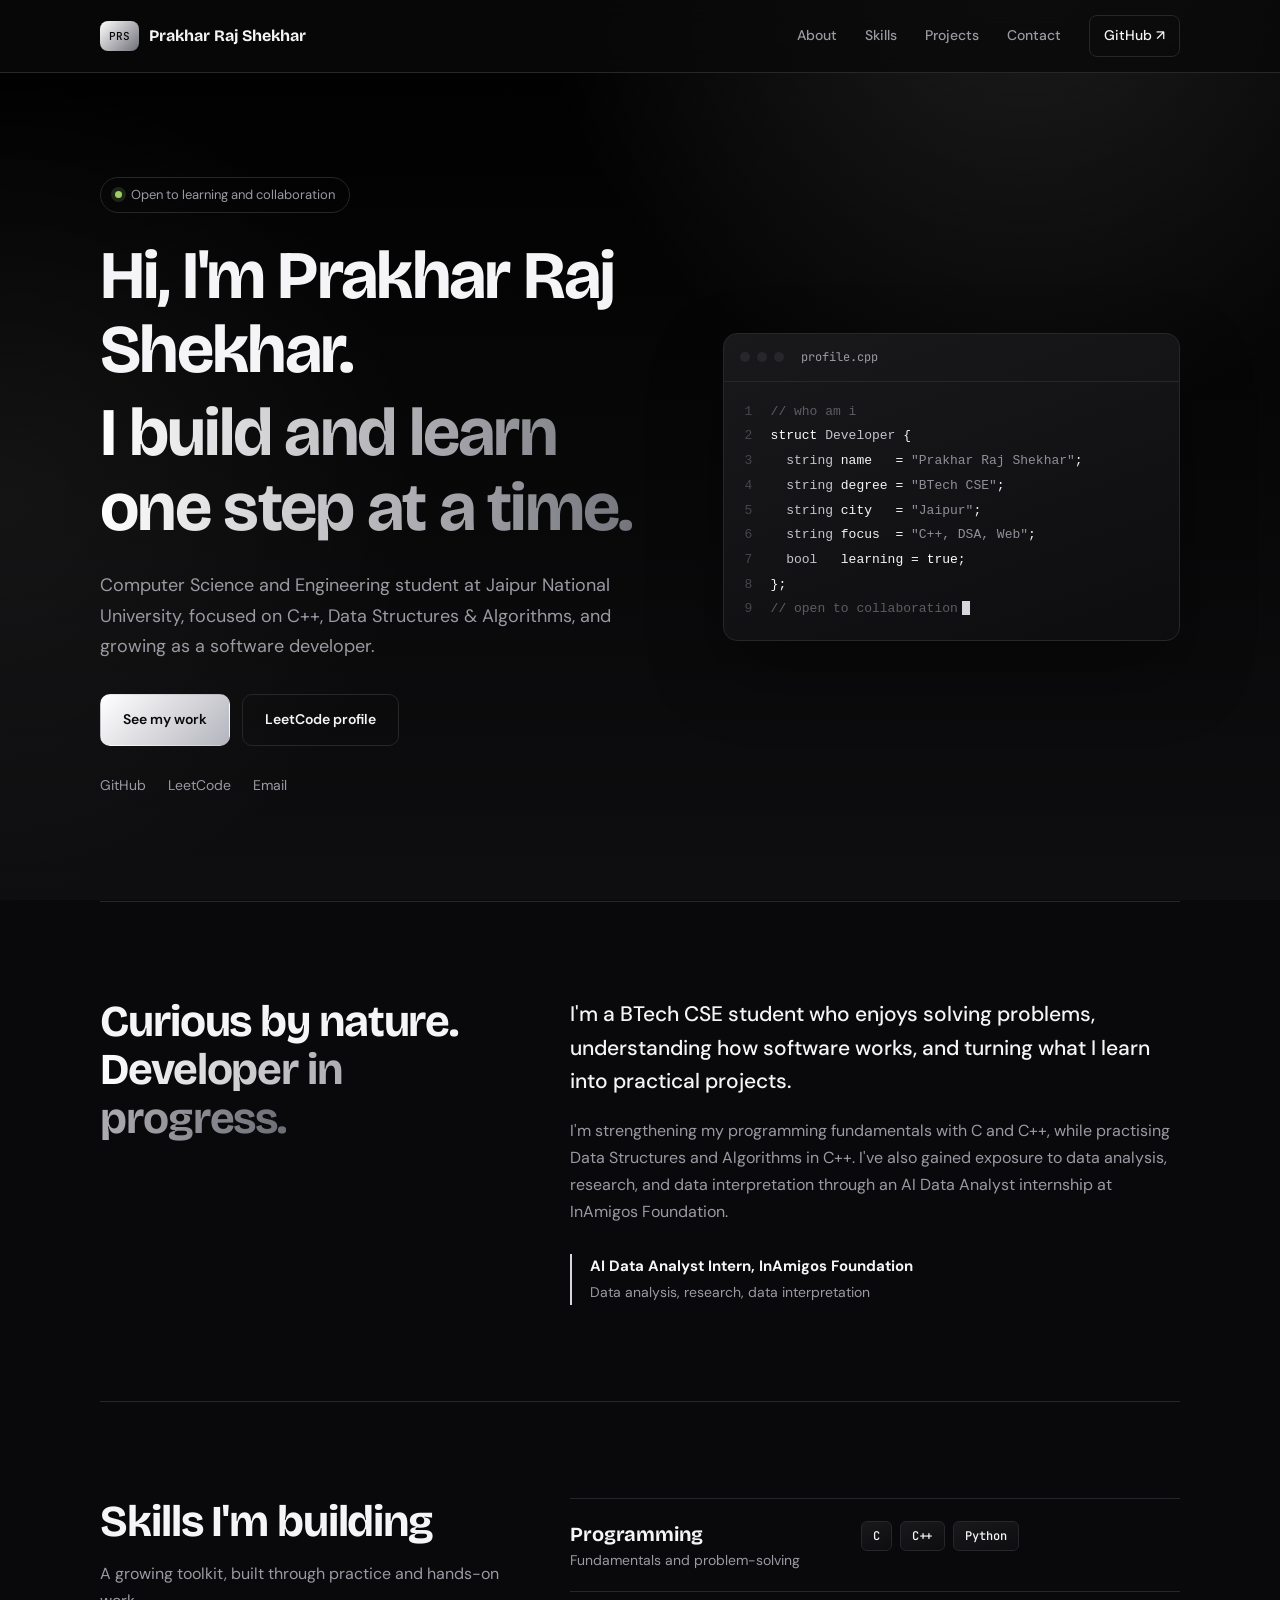
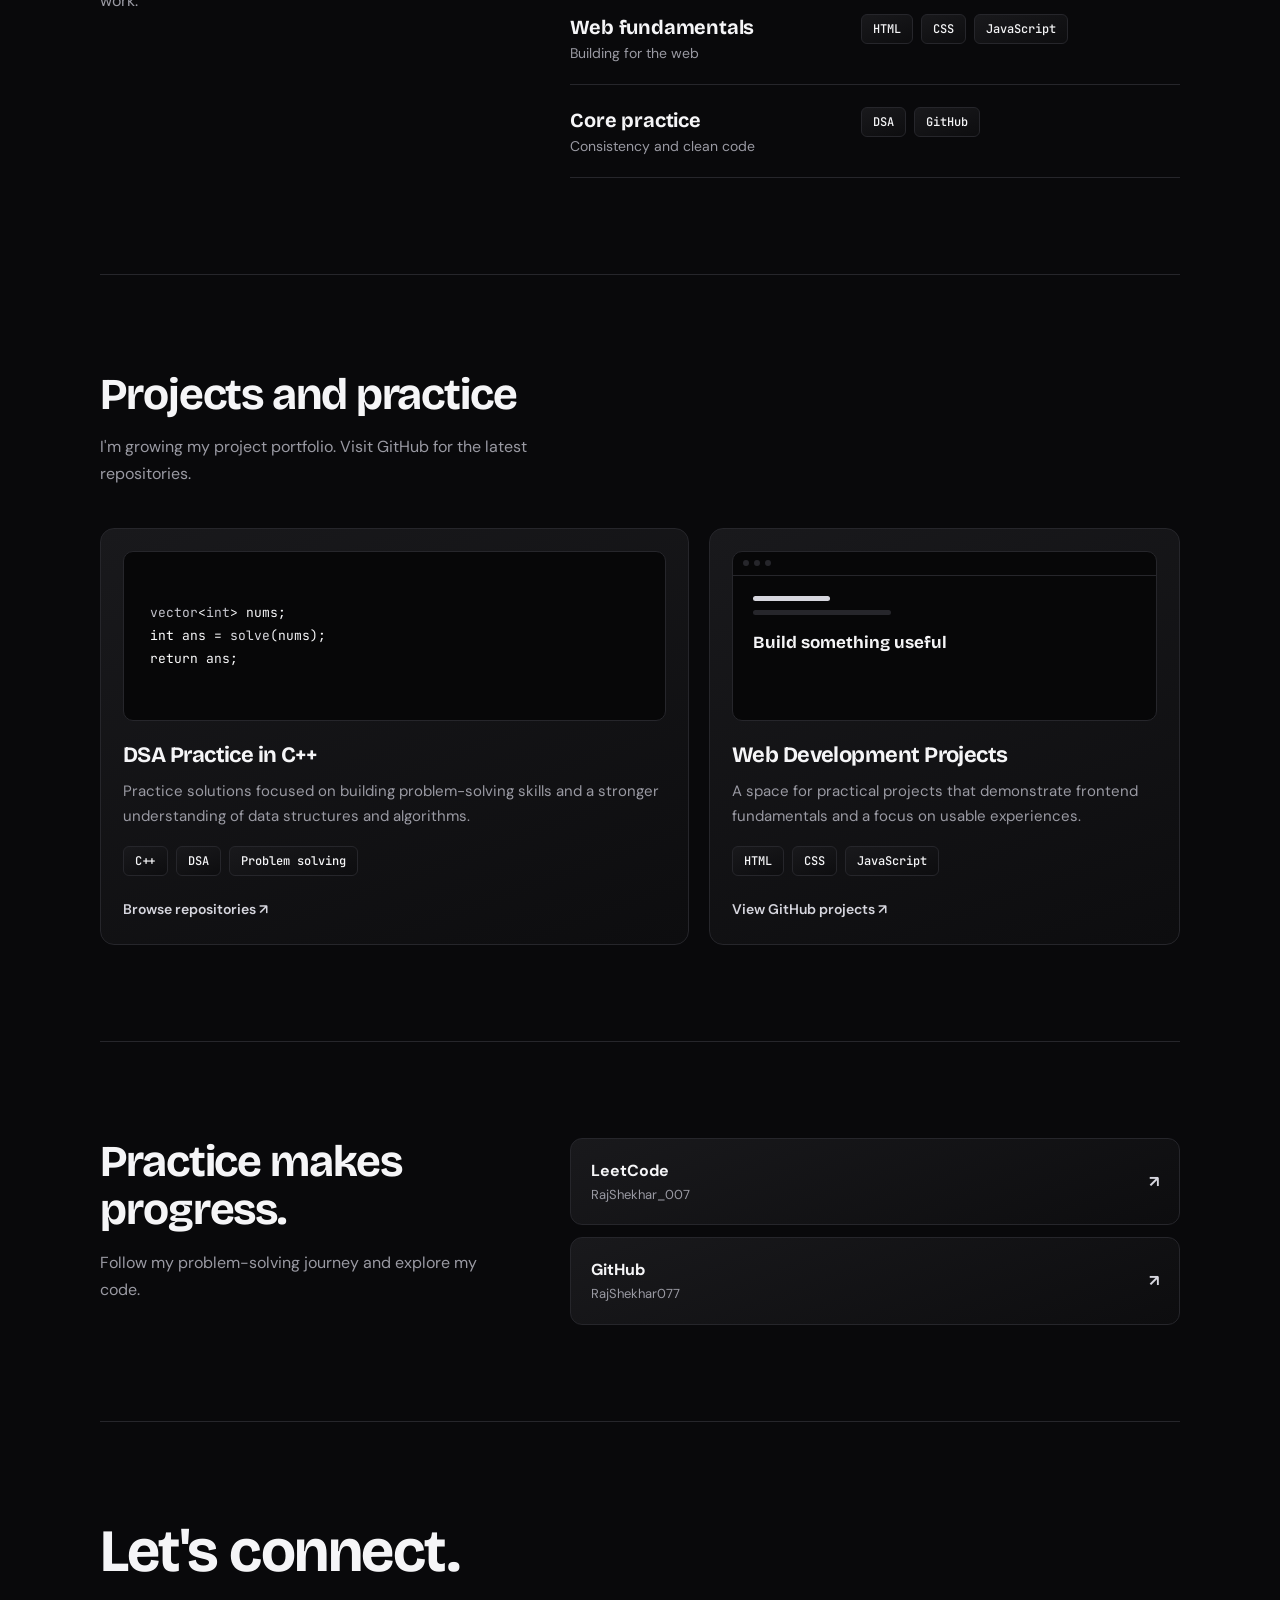
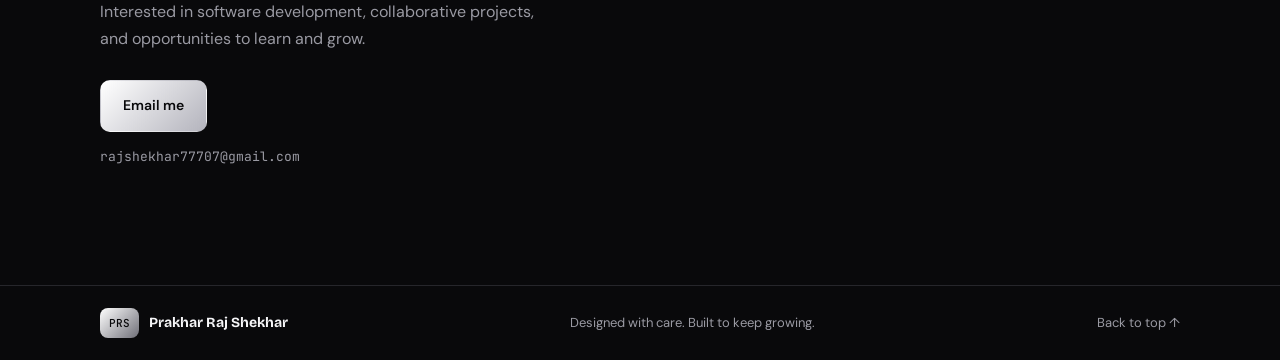
==== index.html @ 2e8810fd "Add files via upload" ====
<!doctype html>
<html lang="en">
<head>
  <meta charset="utf-8">
  <meta name="viewport" content="width=device-width, initial-scale=1">
  <meta name="theme-color" content="#09090b">
  <meta name="description" content="Portfolio of Prakhar Raj Shekhar, a Computer Science and Engineering student interested in software development and problem-solving.">
  <title>Prakhar Raj Shekhar | Developer Portfolio</title>
  <link rel="preconnect" href="https://fonts.googleapis.com">
  <link rel="preconnect" href="https://fonts.gstatic.com" crossorigin>
  <link href="https://fonts.googleapis.com/css2?family=Bricolage+Grotesque:opsz,wght@12..96,600;12..96,700&family=DM+Sans:wght@400;500;600&family=JetBrains+Mono:wght@400;500&display=swap" rel="stylesheet">
  <link rel="stylesheet" href="style.css">
</head>
<body>
  <header class="site-header">
    <nav class="nav wrap" aria-label="Main navigation">
      <a class="brand" href="#home"><span class="brand-mark">PRS</span><span>Prakhar Raj Shekhar</span></a>
      <button class="menu-toggle" aria-label="Toggle navigation" aria-expanded="false">☰</button>
      <div class="nav-links">
        <a href="#about">About</a><a href="#skills">Skills</a><a href="#projects">Projects</a><a href="#contact">Contact</a>
        <a class="nav-cta" href="https://github.com/RajShekhar077" target="_blank" rel="noreferrer">GitHub ↗</a>
      </div>
    </nav>
  </header>

  <main>
    <section class="hero wrap" id="home">
      <div class="hero-copy">
        <p class="status"><span class="dot"></span>Open to learning and collaboration</p>
        <h1>Hi, I'm Prakhar Raj Shekhar. <span>I build and learn one step at a time.</span></h1>
        <p class="lead">Computer Science and Engineering student at Jaipur National University, focused on C++, Data Structures &amp; Algorithms, and growing as a software developer.</p>
        <div class="actions">
          <a class="btn primary" href="#projects">See my work</a>
          <a class="btn" href="https://leetcode.com/u/RajShekhar_007/" target="_blank" rel="noreferrer">LeetCode profile</a>
        </div>
        <div class="quick-links">
          <a href="https://github.com/RajShekhar077" target="_blank" rel="noreferrer">GitHub</a>
          <a href="https://leetcode.com/u/RajShekhar_007/" target="_blank" rel="noreferrer">LeetCode</a>
          <a href="mailto:rajshekhar77707@gmail.com">Email</a>
        </div>
      </div>
      <div class="editor" role="img" aria-label="C++ code snippet describing Prakhar: BTech CSE student in Jaipur focused on C++, DSA and web">
        <div class="bar"><i></i><i></i><i></i><span>profile.cpp</span></div>
        <pre class="code"><code><span class="l"><em class="c">// who am i</em></span><span class="l"><em class="k">struct</em> <em class="t">Developer</em> {</span><span class="l">  <em class="t">string</em> name   = <em class="s">"Prakhar Raj Shekhar"</em>;</span><span class="l">  <em class="t">string</em> degree = <em class="s">"BTech CSE"</em>;</span><span class="l">  <em class="t">string</em> city   = <em class="s">"Jaipur"</em>;</span><span class="l">  <em class="t">string</em> focus  = <em class="s">"C++, DSA, Web"</em>;</span><span class="l">  <em class="t">bool</em>   learning = <em class="k">true</em>;</span><span class="l">};</span><span class="l"><em class="c">// open to collaboration</em><b class="caret"></b></span></code></pre>
      </div>
    </section>

    <section class="section wrap split" id="about">
      <h2>Curious by nature. <span>Developer in progress.</span></h2>
      <div class="about-content">
        <p class="big">I'm a BTech CSE student who enjoys solving problems, understanding how software works, and turning what I learn into practical projects.</p>
        <p>I'm strengthening my programming fundamentals with C and C++, while practising Data Structures and Algorithms in C++. I've also gained exposure to data analysis, research, and data interpretation through an AI Data Analyst internship at InAmigos Foundation.</p>
        <div class="note"><strong>AI Data Analyst Intern, InAmigos Foundation</strong><span>Data analysis, research, data interpretation</span></div>
      </div>
    </section>

    <section class="section wrap split" id="skills">
      <div>
        <h2>Skills I'm building</h2>
        <p class="intro">A growing toolkit, built through practice and hands-on work.</p>
      </div>
      <dl class="skill-list">
        <div class="row"><dt>Programming<small>Fundamentals and problem-solving</small></dt><dd class="chips"><span>C</span><span>C++</span><span>Python</span></dd></div>
        <div class="row"><dt>Web fundamentals<small>Building for the web</small></dt><dd class="chips"><span>HTML</span><span>CSS</span><span>JavaScript</span></dd></div>
        <div class="row"><dt>Core practice<small>Consistency and clean code</small></dt><dd class="chips"><span>DSA</span><span>GitHub</span></dd></div>
      </dl>
    </section>

    <section class="section wrap" id="projects">
      <h2>Projects and practice</h2>
      <p class="intro">I'm growing my project portfolio. Visit GitHub for the latest repositories.</p>
      <div class="projects">
        <article class="project">
          <div class="visual v-code"><span><em class="t">vector</em>&lt;<em class="t">int</em>&gt; nums;</span><span><em class="k">int</em> ans = <em class="f">solve</em>(nums);</span><span><em class="k">return</em> ans;</span></div>
          <h3>DSA Practice in C++</h3>
          <p>Practice solutions focused on building problem-solving skills and a stronger understanding of data structures and algorithms.</p>
          <div class="chips"><span>C++</span><span>DSA</span><span>Problem solving</span></div>
          <a class="more" href="https://github.com/RajShekhar077?tab=repositories" target="_blank" rel="noreferrer">Browse repositories ↗</a>
        </article>
        <article class="project">
          <div class="visual v-web"><div class="browser"><i></i><i></i><i></i></div><div class="page"><span></span><span></span><b>Build something useful</b></div></div>
          <h3>Web Development Projects</h3>
          <p>A space for practical projects that demonstrate frontend fundamentals and a focus on usable experiences.</p>
          <div class="chips"><span>HTML</span><span>CSS</span><span>JavaScript</span></div>
          <a class="more" href="https://github.com/RajShekhar077?tab=repositories" target="_blank" rel="noreferrer">View GitHub projects ↗</a>
        </article>
      </div>
    </section>

    <section class="section wrap split" id="coding">
      <div>
        <h2>Practice makes progress.</h2>
        <p class="intro">Follow my problem-solving journey and explore my code.</p>
      </div>
      <div class="link-rows">
        <a href="https://leetcode.com/u/RajShekhar_007/" target="_blank" rel="noreferrer"><span><strong>LeetCode</strong><small>RajShekhar_007</small></span><b>↗</b></a>
        <a href="https://github.com/RajShekhar077" target="_blank" rel="noreferrer"><span><strong>GitHub</strong><small>RajShekhar077</small></span><b>↗</b></a>
      </div>
    </section>

    <section class="section wrap contact" id="contact">
      <h2>Let's connect.</h2>
      <p class="intro">Interested in software development, collaborative projects, and opportunities to learn and grow.</p>
      <a class="btn primary" href="mailto:rajshekhar77707@gmail.com">Email me</a>
      <p class="email">rajshekhar77707@gmail.com</p>
    </section>
  </main>

  <footer class="footer"><div class="wrap footer-inner"><a class="brand" href="#home"><span class="brand-mark">PRS</span><span>Prakhar Raj Shekhar</span></a><p>Designed with care. Built to keep growing.</p><a href="#home">Back to top ↑</a></div></footer>
  <script src="script.js"></script>
</body>
</html>
---- style.css ----
*{box-sizing:border-box}
:root{--bg:#09090b;--panel:linear-gradient(160deg,#19191c,#0d0d0f);--ink:#f5f5f7;--muted:#9a9aa3;--line:#26262b;--accent:#d6d6de;--green:#9ece6a;--font:'DM Sans',system-ui,sans-serif;--display:'Bricolage Grotesque',system-ui,sans-serif;--mono:'JetBrains Mono',ui-monospace,monospace;color-scheme:dark}
html{scroll-behavior:smooth;scroll-padding-top:84px}
body{margin:0;background:var(--bg);color:var(--ink);font:400 16px/1.7 var(--font);-webkit-font-smoothing:antialiased}
body::before{content:"";position:fixed;inset:0;z-index:-1;pointer-events:none;background:radial-gradient(900px circle at 80% -8%,rgba(255,255,255,.12),transparent 55%),radial-gradient(700px circle at 0% 55%,rgba(255,255,255,.05),transparent 60%),linear-gradient(180deg,#000,#0e0e10)}
a{color:inherit;text-decoration:none}
:focus-visible{outline:2px solid var(--accent);outline-offset:3px;border-radius:4px}
h1,h2,h3,p,dl,dd{margin:0}
h1,h2,h3{font-family:var(--display);font-weight:700;line-height:1.1;letter-spacing:-.025em}
h2{font-size:clamp(30px,3.6vw,44px)}
h2 span,h1 span{background:linear-gradient(90deg,#fff,#6d6d76);-webkit-background-clip:text;background-clip:text;color:transparent}
.wrap{width:min(1080px,calc(100% - 48px));margin-inline:auto}

/* header */
.site-header{position:sticky;top:0;z-index:10;background:rgba(9,9,11,.8);backdrop-filter:blur(14px);border-bottom:1px solid var(--line)}
.nav{height:72px;display:flex;align-items:center;justify-content:space-between}
.brand{display:flex;align-items:center;gap:10px;font-family:var(--display);font-weight:700}
.brand-mark{display:grid;place-items:center;height:30px;padding:0 9px;border-radius:8px;background:linear-gradient(135deg,#fff,#6f6f78);color:#09090b;font:500 11px var(--mono)}
.nav-links{display:flex;align-items:center;gap:28px;font-size:14px;font-weight:500;color:var(--muted)}
.nav-links a:hover{color:var(--ink)}
.nav-links .nav-cta{padding:8px 14px;border:1px solid var(--line);border-radius:8px;color:var(--ink)}
.nav-links .nav-cta:hover{border-color:var(--accent)}
.menu-toggle{display:none;border:0;background:none;color:var(--ink);font-size:24px;cursor:pointer}

/* hero */
.hero{display:grid;grid-template-columns:1.1fr .9fr;gap:64px;align-items:center;min-height:calc(100vh - 72px);padding-block:72px}
.status{display:inline-flex;align-items:center;gap:9px;padding:6px 14px;border:1px solid var(--line);border-radius:99px;font-size:13px;color:var(--muted);margin-bottom:26px}
.dot{width:7px;height:7px;border-radius:50%;background:var(--green);box-shadow:0 0 0 4px rgba(158,206,106,.16)}
h1{font-size:clamp(40px,5.6vw,68px);margin-bottom:24px}
h1 span{display:block;margin-top:.12em}
.lead{max-width:520px;color:var(--muted);font-size:18px;margin-bottom:32px}
.actions{display:flex;gap:12px;flex-wrap:wrap;margin-bottom:28px}
.btn{display:inline-flex;align-items:center;justify-content:center;padding:13px 22px;border:1px solid var(--line);border-radius:10px;font-size:14px;font-weight:600;transition:border-color .2s,background .2s}
.btn:hover{border-color:var(--accent)}
.btn.primary{background:linear-gradient(135deg,#fff,#b4b4bd);border-color:transparent;color:#09090b}
.btn.primary:hover{background:linear-gradient(135deg,#fff,#dcdce2);border-color:transparent}
.quick-links{display:flex;gap:22px;font-size:14px;color:var(--muted)}
.quick-links a:hover{color:var(--ink)}

/* code window */
.editor{background:var(--panel);border:1px solid var(--line);border-radius:14px;box-shadow:0 30px 70px rgba(0,0,0,.4);overflow:hidden;font:400 13px/1.9 var(--mono)}
.bar{display:flex;align-items:center;gap:7px;padding:12px 16px;border-bottom:1px solid var(--line)}
.bar i{width:10px;height:10px;border-radius:50%;background:var(--line)}
.bar span{margin-left:10px;color:var(--muted);font-size:12px}
.code{margin:0;padding:18px 0;overflow-x:auto;counter-reset:n}
.code code{display:block;min-width:max-content;padding-right:20px}
.l{display:block;counter-increment:n;white-space:pre}
.l::before{content:counter(n);display:inline-block;width:2.2em;margin-right:1.4em;text-align:right;color:#46464d}
em{font-style:normal}
.c{color:#5c5c64}.k{color:#fff}.t{color:#c4c4cc}.s{color:#8f8f99}.f{color:#dcdce2}
.caret{display:inline-block;width:8px;height:1.1em;margin-left:4px;background:var(--accent);vertical-align:-3px;animation:blink 1.1s steps(1) infinite}

/* sections */
.section{padding-block:96px;border-top:1px solid var(--line)}
.split{display:grid;grid-template-columns:.8fr 1.2fr;gap:64px}
.intro{color:var(--muted);margin-top:14px;max-width:440px}
.about-content{display:grid;gap:18px;color:var(--muted)}
.about-content .big{font-size:21px;line-height:1.6;color:var(--ink);font-weight:500}
.note{display:grid;gap:2px;margin-top:10px;padding-left:18px;border-left:2px solid var(--accent);font-size:14px}
.note strong{color:var(--ink);font-size:15px}

/* skills */
.skill-list .row{display:grid;grid-template-columns:1fr 1.2fr;gap:24px;padding:22px 0;border-top:1px solid var(--line)}
.skill-list .row:last-child{border-bottom:1px solid var(--line)}
.skill-list dt{font:700 20px/1.3 var(--display);letter-spacing:-.01em}
.skill-list small{display:block;margin-top:4px;color:var(--muted);font:400 14px var(--font);letter-spacing:0}
.chips{display:flex;flex-wrap:wrap;gap:8px;align-content:flex-start}
.chips span{padding:4px 11px;border:1px solid var(--line);border-radius:6px;background:var(--panel);font:500 12px/1.7 var(--mono);color:var(--ink)}

/* projects */
.projects{display:grid;grid-template-columns:1.25fr 1fr;gap:20px;margin-top:40px}
.project{display:flex;flex-direction:column;gap:12px;padding:22px;background:var(--panel);border:1px solid var(--line);border-radius:14px;transition:border-color .2s}
.project:hover{border-color:#4c4c54}
.project h3{font-size:22px;margin-top:10px}
.project>p{color:var(--muted);font-size:15px}
.project .chips{margin-top:4px}
.more{margin-top:auto;padding-top:10px;color:var(--accent);font-size:14px;font-weight:600}
.more:hover{text-decoration:underline}
.visual{height:170px;border-radius:10px;overflow:hidden;background:#070708;border:1px solid var(--line)}
.v-code{display:flex;flex-direction:column;justify-content:center;gap:6px;padding:0 26px;font:400 13px var(--mono)}
.browser{display:flex;gap:5px;align-items:center;height:24px;padding:0 10px;border-bottom:1px solid var(--line)}
.browser i{width:6px;height:6px;border-radius:50%;background:var(--line)}
.page{display:flex;flex-direction:column;gap:9px;padding:20px}
.page span{height:5px;width:36%;border-radius:4px;background:var(--line)}
.page span:first-child{width:20%;background:var(--accent)}
.page b{margin-top:8px;max-width:200px;font:700 17px/1.3 var(--display)}

/* coding, contact */
.link-rows{display:grid;gap:12px;align-content:start}
.link-rows a{display:flex;align-items:center;justify-content:space-between;padding:18px 20px;background:var(--panel);border:1px solid var(--line);border-radius:12px;transition:border-color .2s}
.link-rows a:hover{border-color:var(--accent)}
.link-rows span{display:grid}
.link-rows small{color:var(--muted);font-size:13px}
.link-rows b{color:var(--accent)}
.contact{padding-bottom:120px}
.contact h2{font-size:clamp(38px,5vw,60px)}
.contact .intro{margin-bottom:28px}
.email{margin-top:16px;font:400 13px var(--mono);color:var(--muted)}
.footer{border-top:1px solid var(--line);padding:22px 0;font-size:13px;color:var(--muted)}
.footer-inner{display:flex;align-items:center;justify-content:space-between;gap:20px}
.footer .brand{font-size:14px;color:var(--ink)}
.footer a:last-child:hover{color:var(--ink)}

/* one page-load moment */
.hero-copy>*,.editor{animation:rise .7s cubic-bezier(.2,.7,.2,1) both}
.hero-copy>:nth-child(2){animation-delay:.08s}.hero-copy>:nth-child(3){animation-delay:.16s}.hero-copy>:nth-child(4){animation-delay:.24s}.hero-copy>:nth-child(5){animation-delay:.3s}.editor{animation-delay:.2s}
@keyframes rise{from{opacity:0;transform:translateY(16px)}}
@keyframes blink{50%{opacity:0}}
@media(prefers-reduced-motion:reduce){*{animation:none!important;scroll-behavior:auto!important;transition:none!important}}

@media(max-width:800px){
.hero{grid-template-columns:1fr;gap:40px;min-height:auto;padding-block:56px}
.split{grid-template-columns:1fr;gap:28px}
.section{padding-block:68px}
.projects{grid-template-columns:1fr}
.nav-links{gap:18px}
}
@media(max-width:600px){
.wrap{width:calc(100% - 32px)}
.nav{height:64px}
.menu-toggle{display:block}
.nav-links{display:none;position:absolute;left:16px;right:16px;top:60px;flex-direction:column;align-items:stretch;gap:14px;padding:18px;background:var(--panel);border:1px solid var(--line);border-radius:12px}
.nav-links.open{display:flex}
.nav-links .nav-cta{text-align:center}
.actions{flex-direction:column}
.btn{width:100%}
.skill-list .row{grid-template-columns:1fr;gap:12px}
.footer-inner{flex-wrap:wrap}
.footer-inner p{order:3;width:100%}
}
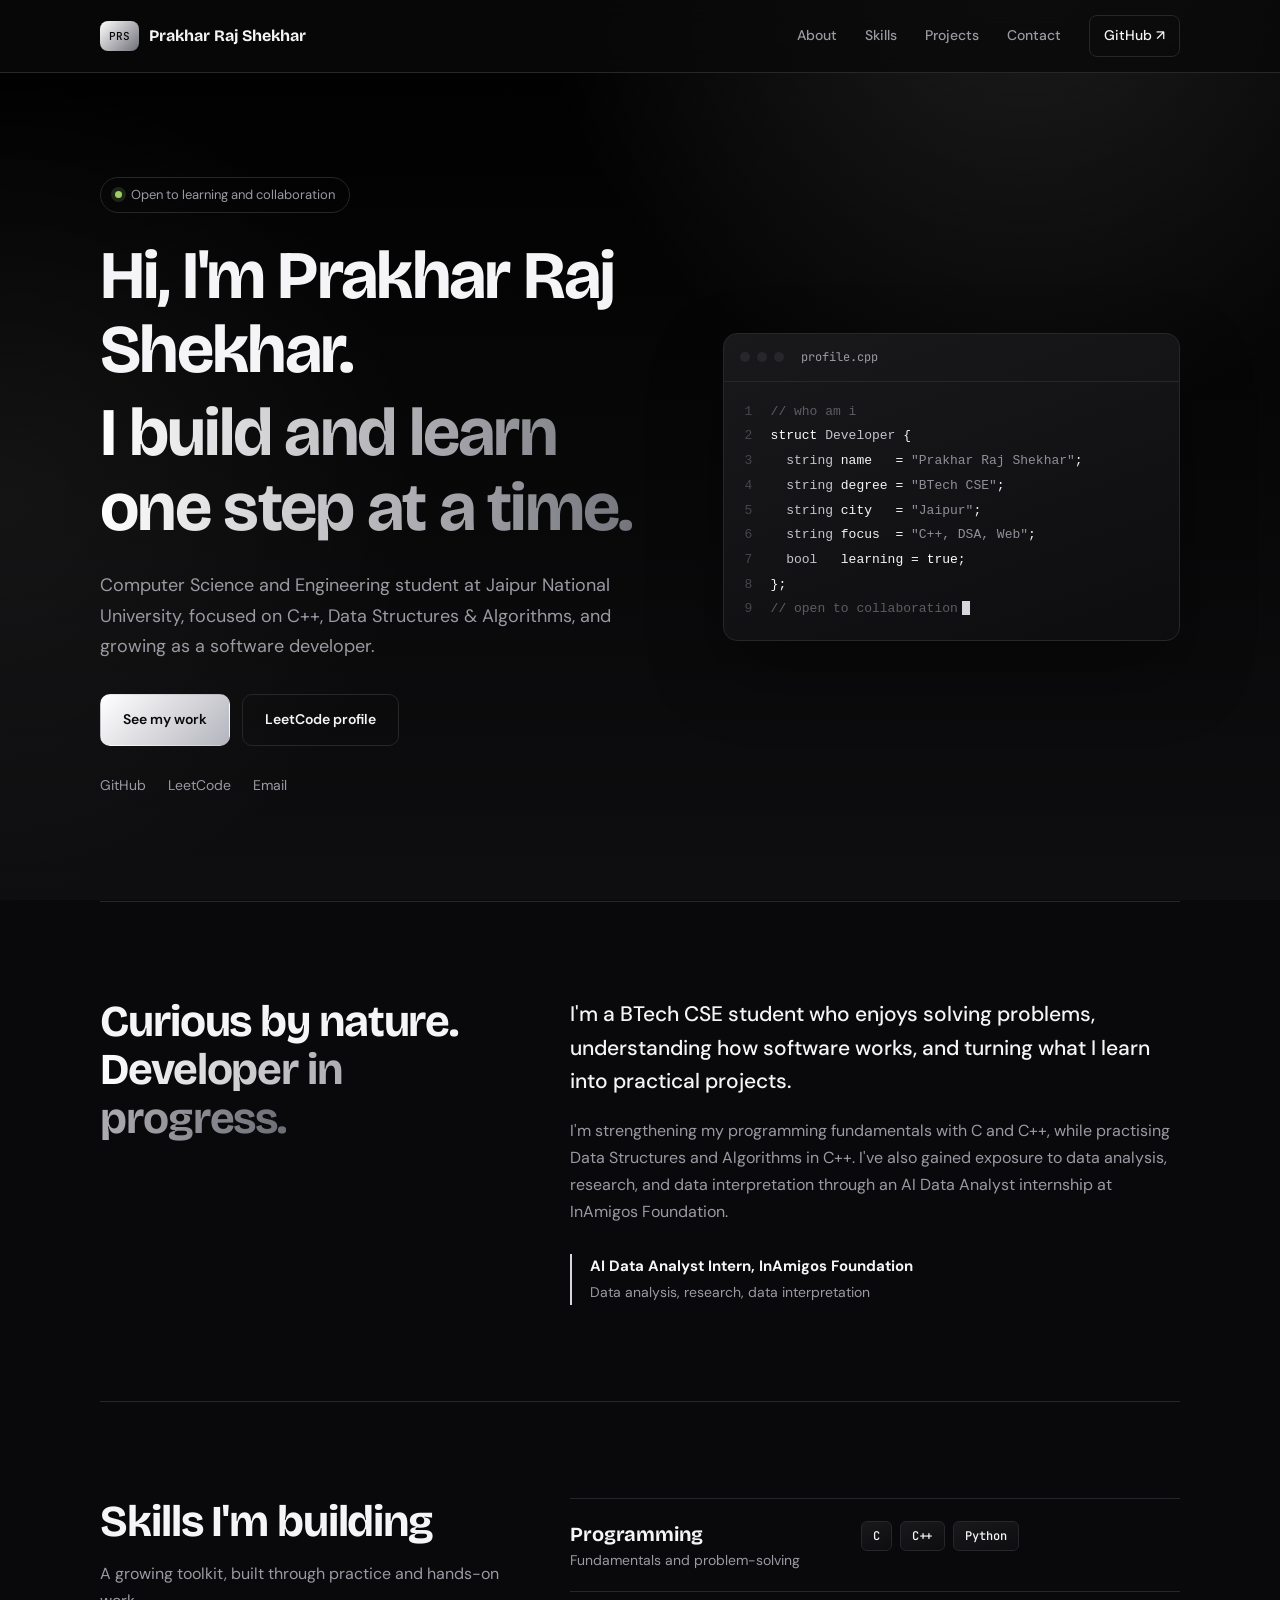
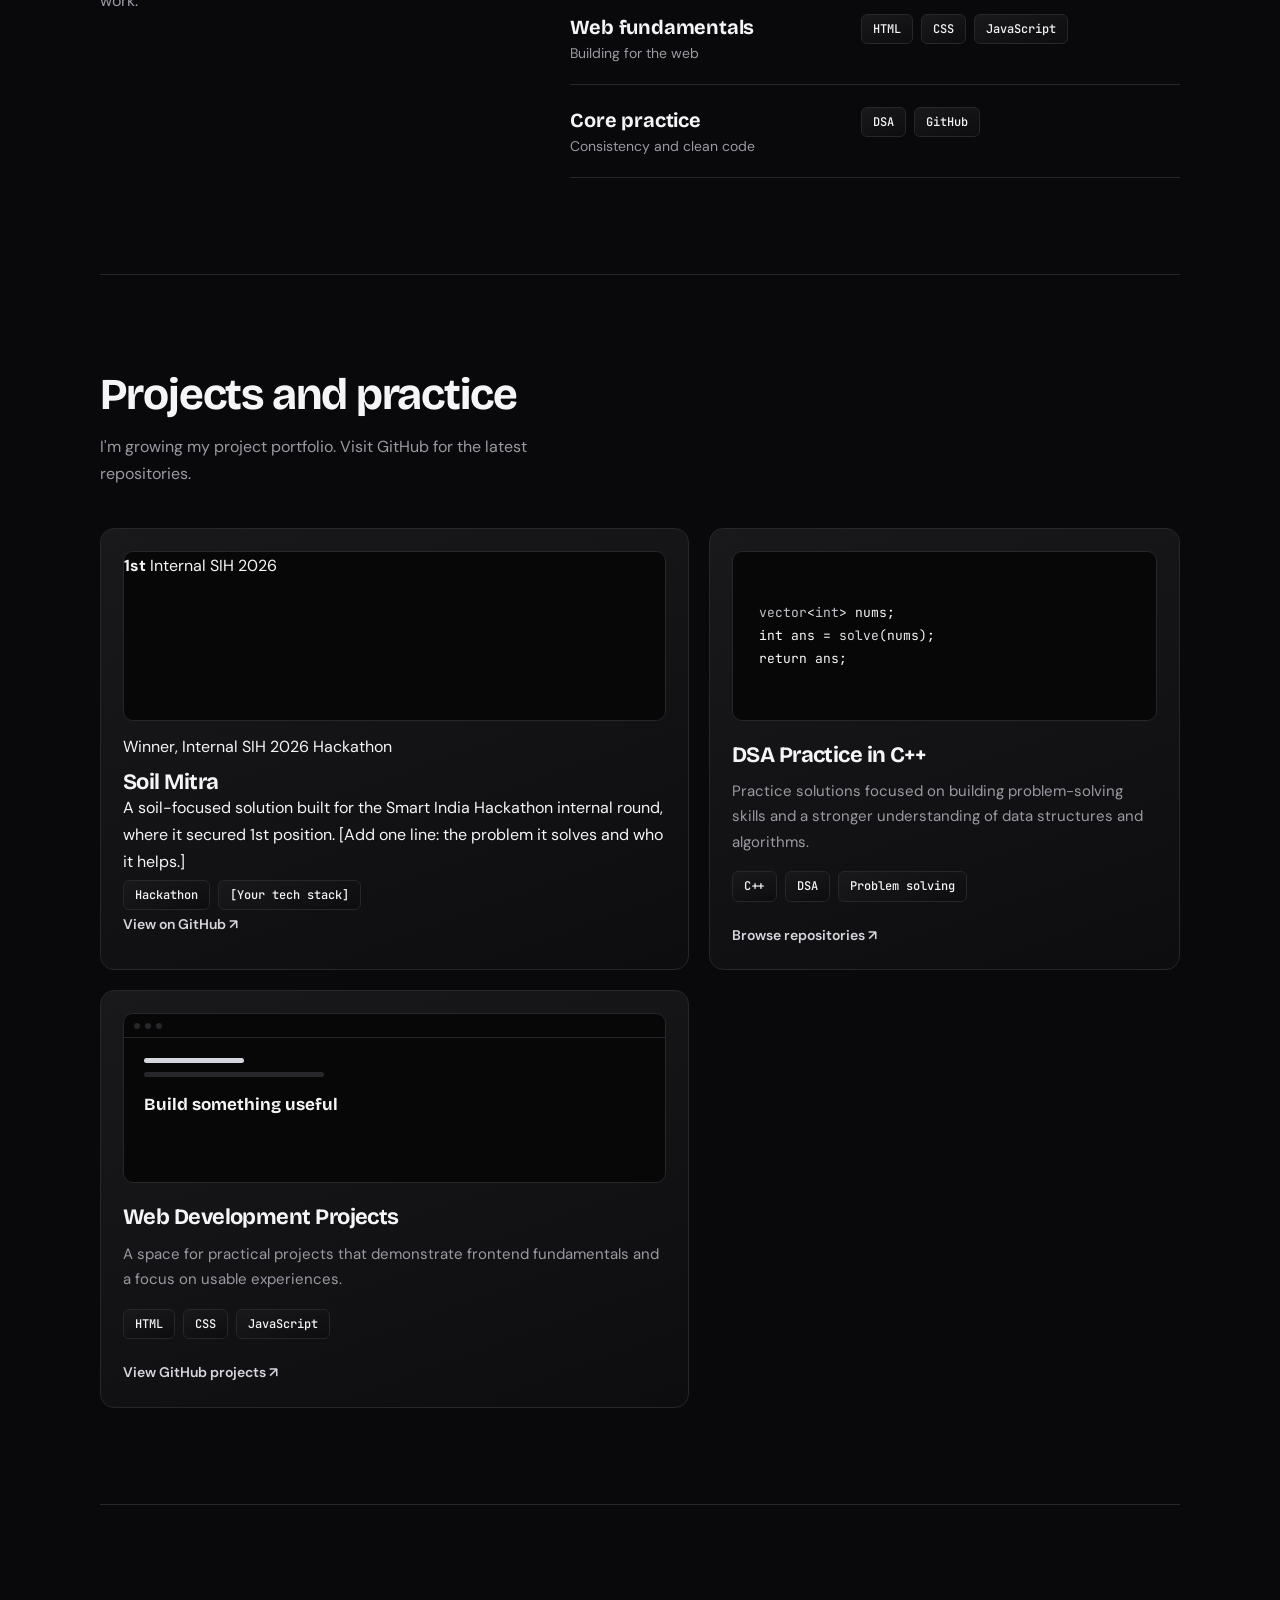
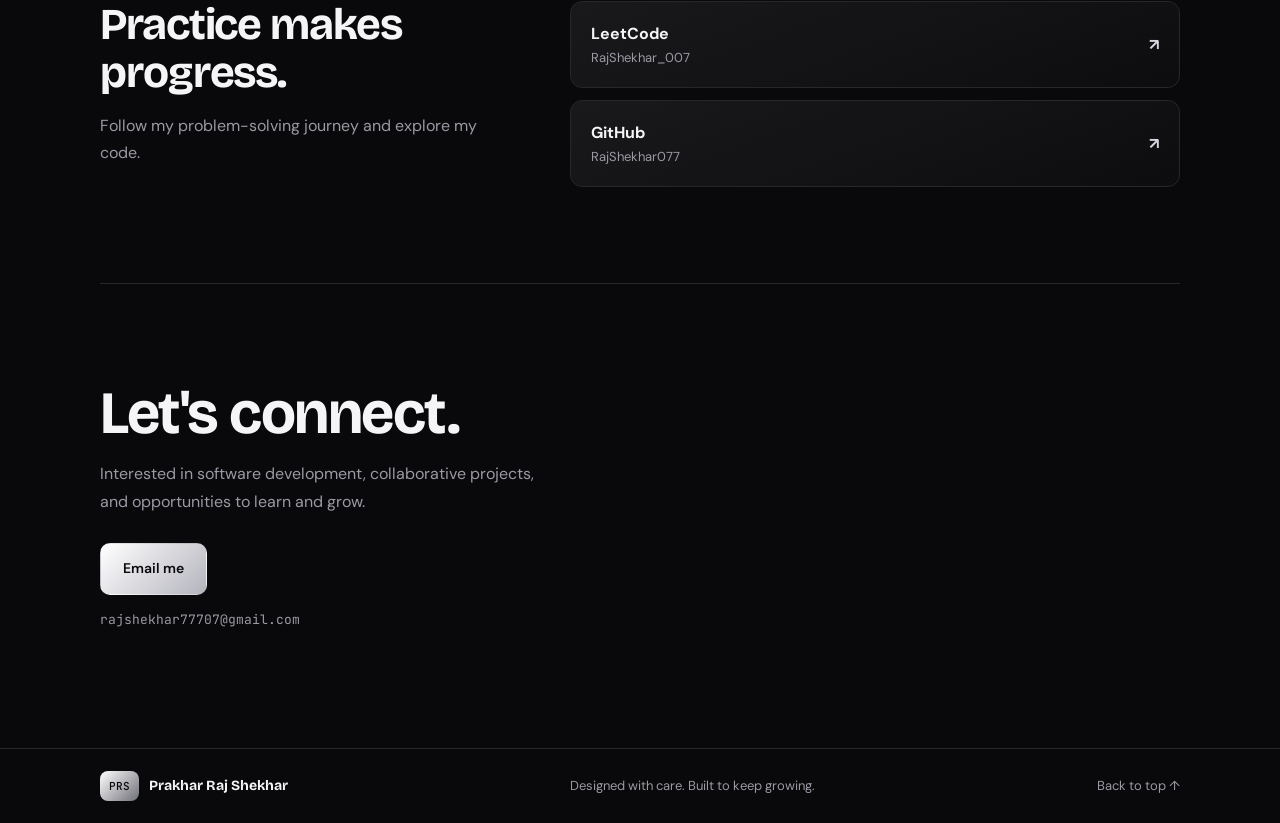
==== commit 319eebfb: "Update index.html" ====
--- a/index.html
+++ b/index.html
@@ -70,19 +70,32 @@
       <h2>Projects and practice</h2>
       <p class="intro">I'm growing my project portfolio. Visit GitHub for the latest repositories.</p>
       <div class="projects">
+        <article class="project featured">
+  <div class="visual v-win">
+    <strong>1st</strong>
+    <span>Internal SIH 2026</span>
+  </div>
+  <div class="project-body">
+    <span class="badge">Winner, Internal SIH 2026 Hackathon</span>
+    <h3>Soil Mitra</h3>
+    <p>A soil-focused solution built for the Smart India Hackathon internal round, where it secured 1st position. [Add one line: the problem it solves and who it helps.]</p>
+    <div class="chips"><span>Hackathon</span><span>[Your tech stack]</span></div>
+    <a class="more" href="https://github.com/RajShekhar077/Soil-Mitra" target="_blank" rel="noreferrer">View on GitHub ↗</a>
+  </div>
+</article>
         <article class="project">
           <div class="visual v-code"><span><em class="t">vector</em>&lt;<em class="t">int</em>&gt; nums;</span><span><em class="k">int</em> ans = <em class="f">solve</em>(nums);</span><span><em class="k">return</em> ans;</span></div>
           <h3>DSA Practice in C++</h3>
           <p>Practice solutions focused on building problem-solving skills and a stronger understanding of data structures and algorithms.</p>
           <div class="chips"><span>C++</span><span>DSA</span><span>Problem solving</span></div>
-          <a class="more" href="https://github.com/RajShekhar077?tab=repositories" target="_blank" rel="noreferrer">Browse repositories ↗</a>
+          <a class="more" href="https://github.com/RajShekhar077/DSA-Practice" target="_blank" rel="noreferrer">Browse repositories ↗</a>
         </article>
         <article class="project">
           <div class="visual v-web"><div class="browser"><i></i><i></i><i></i></div><div class="page"><span></span><span></span><b>Build something useful</b></div></div>
           <h3>Web Development Projects</h3>
           <p>A space for practical projects that demonstrate frontend fundamentals and a focus on usable experiences.</p>
           <div class="chips"><span>HTML</span><span>CSS</span><span>JavaScript</span></div>
-          <a class="more" href="https://github.com/RajShekhar077?tab=repositories" target="_blank" rel="noreferrer">View GitHub projects ↗</a>
+          <a class="more" href="https://github.com/RajShekhar077/Web-Development-Projects" target="_blank" rel="noreferrer">View GitHub projects ↗</a>
         </article>
       </div>
     </section>
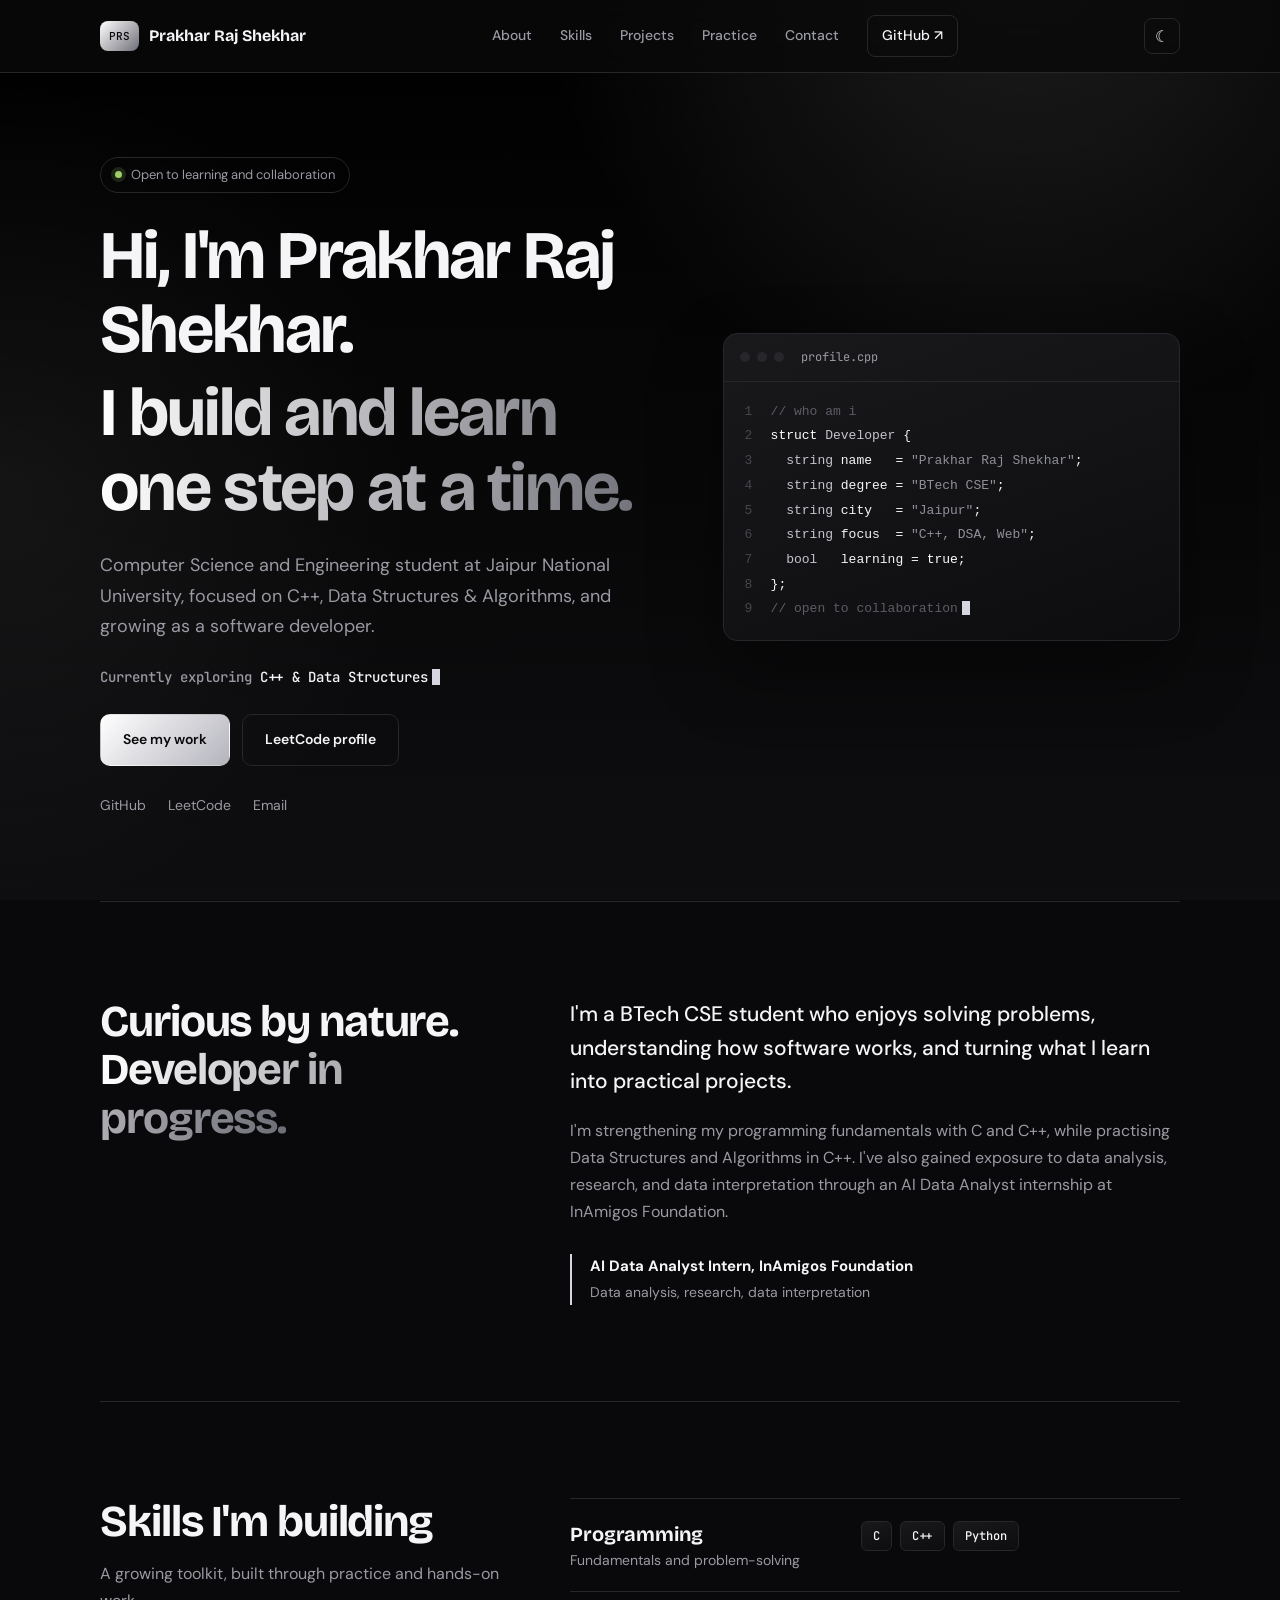
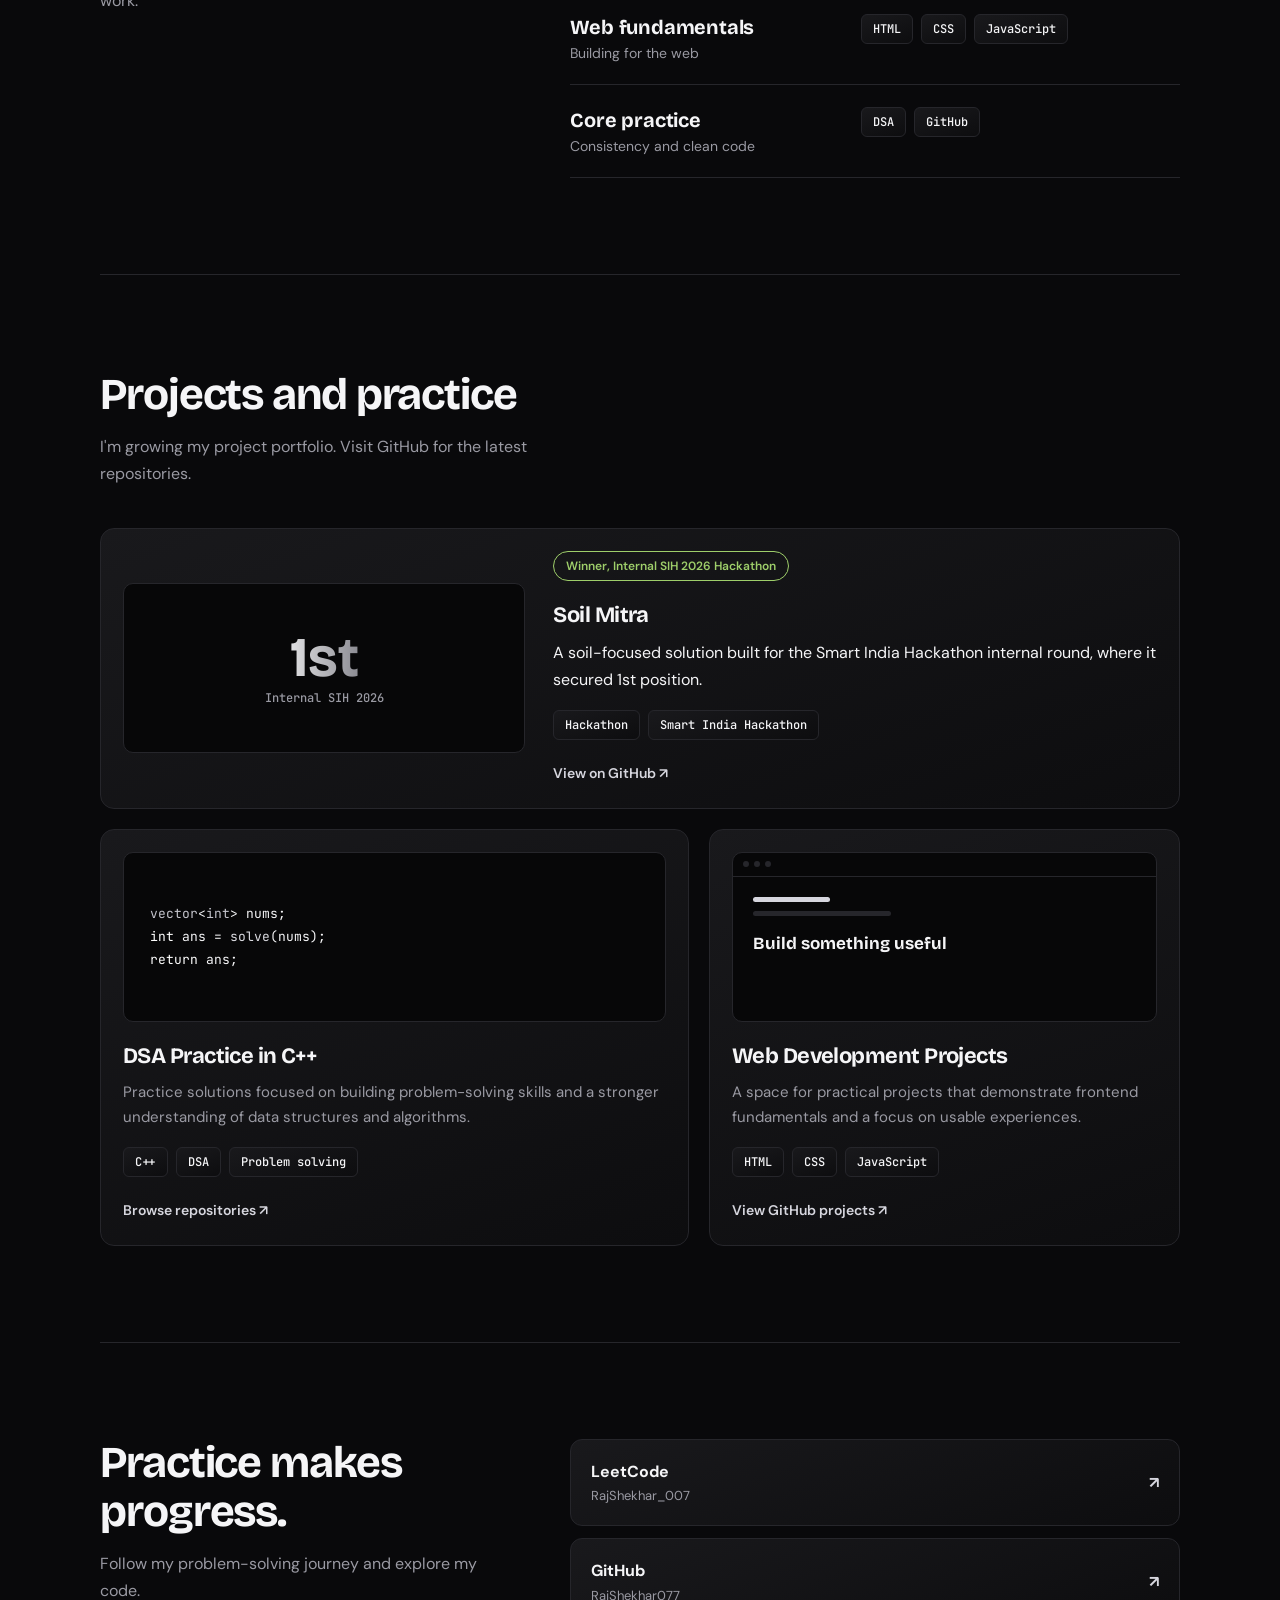
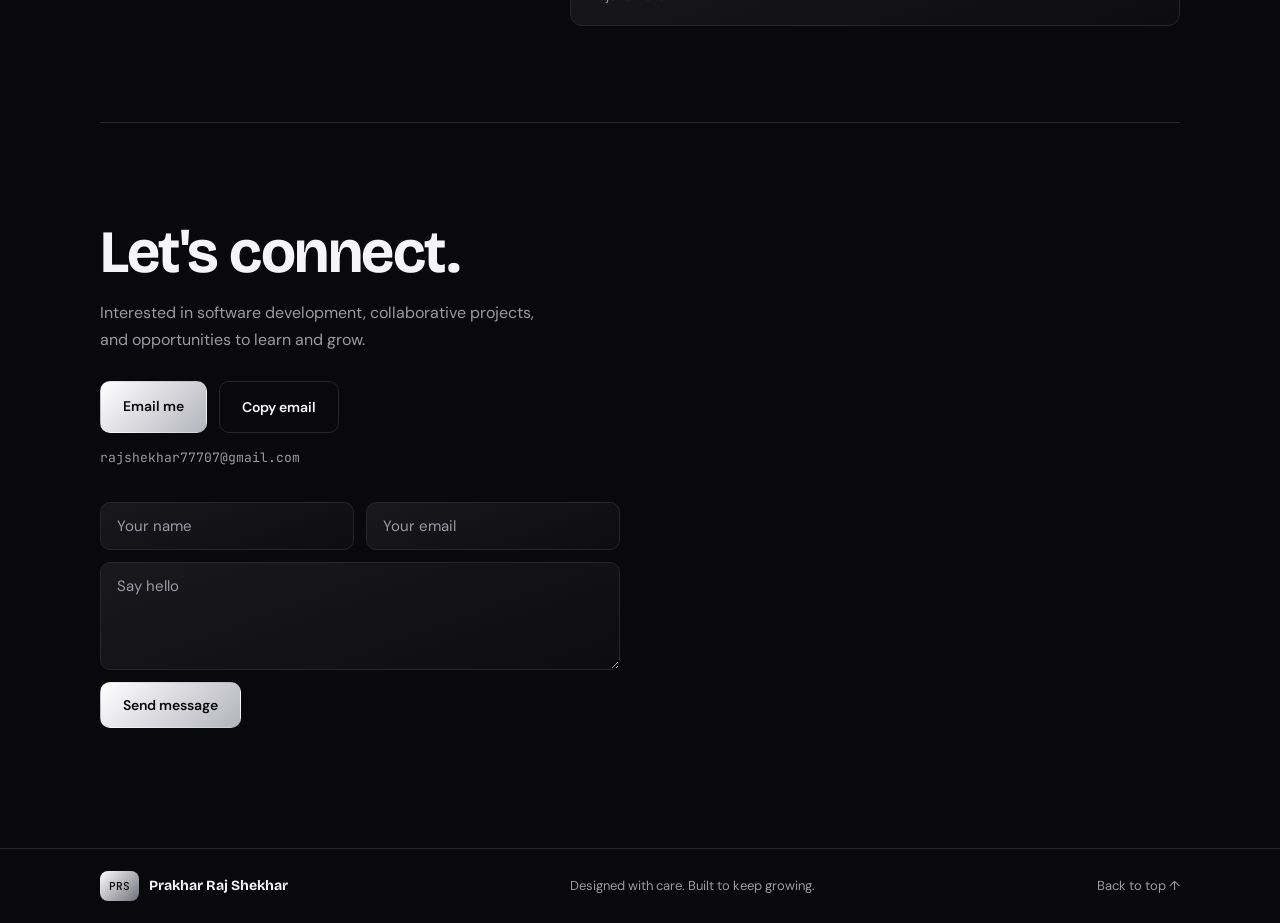
==== commit 5e5d39b9: "Add files via upload" ====
--- a/index.html
+++ b/index.html
@@ -4,31 +4,37 @@
   <meta charset="utf-8">
   <meta name="viewport" content="width=device-width, initial-scale=1">
   <meta name="theme-color" content="#09090b">
+  <link rel="icon" href="data:image/svg+xml,<svg xmlns=%22http://www.w3.org/2000/svg%22 viewBox=%220 0 64 64%22><rect width=%2264%22 height=%2264%22 rx=%2214%22 fill=%22%2309090b%22/><text x=%2232%22 y=%2241%22 font-size=%2226%22 font-family=%22monospace%22 font-weight=%22bold%22 text-anchor=%22middle%22 fill=%22white%22>PRS</text></svg>">
   <meta name="description" content="Portfolio of Prakhar Raj Shekhar, a Computer Science and Engineering student interested in software development and problem-solving.">
   <title>Prakhar Raj Shekhar | Developer Portfolio</title>
   <link rel="preconnect" href="https://fonts.googleapis.com">
   <link rel="preconnect" href="https://fonts.gstatic.com" crossorigin>
   <link href="https://fonts.googleapis.com/css2?family=Bricolage+Grotesque:opsz,wght@12..96,600;12..96,700&family=DM+Sans:wght@400;500;600&family=JetBrains+Mono:wght@400;500&display=swap" rel="stylesheet">
   <link rel="stylesheet" href="style.css">
+  <script>try{document.documentElement.dataset.theme=localStorage.getItem("theme")||"dark"}catch(e){document.documentElement.dataset.theme="dark"}document.documentElement.classList.add("js")</script>
 </head>
 <body>
+  <a class="skip" href="#main">Skip to content</a>
+  <div class="progress" aria-hidden="true"></div>
+  <div class="cursor-glow" aria-hidden="true"></div>
   <header class="site-header">
     <nav class="nav wrap" aria-label="Main navigation">
       <a class="brand" href="#home"><span class="brand-mark">PRS</span><span>Prakhar Raj Shekhar</span></a>
-      <button class="menu-toggle" aria-label="Toggle navigation" aria-expanded="false">☰</button>
       <div class="nav-links">
-        <a href="#about">About</a><a href="#skills">Skills</a><a href="#projects">Projects</a><a href="#contact">Contact</a>
+        <a href="#about">About</a><a href="#skills">Skills</a><a href="#projects">Projects</a><a href="#coding">Practice</a><a href="#contact">Contact</a>
         <a class="nav-cta" href="https://github.com/RajShekhar077" target="_blank" rel="noreferrer">GitHub ↗</a>
       </div>
+    <div class="nav-tools"><button class="icon-btn" id="theme" type="button" aria-label="Switch to light theme">☾</button><button class="menu-toggle" type="button" aria-label="Toggle navigation" aria-expanded="false">☰</button></div>
     </nav>
   </header>
 
-  <main>
+  <main id="main">
     <section class="hero wrap" id="home">
       <div class="hero-copy">
         <p class="status"><span class="dot"></span>Open to learning and collaboration</p>
         <h1>Hi, I'm Prakhar Raj Shekhar. <span>I build and learn one step at a time.</span></h1>
         <p class="lead">Computer Science and Engineering student at Jaipur National University, focused on C++, Data Structures &amp; Algorithms, and growing as a software developer.</p>
+        <p class="roles">Currently exploring <span id="typed">C++ &amp; Data Structures</span><b class="caret" aria-hidden="true"></b></p>
         <div class="actions">
           <a class="btn primary" href="#projects">See my work</a>
           <a class="btn" href="https://leetcode.com/u/RajShekhar_007/" target="_blank" rel="noreferrer">LeetCode profile</a>
@@ -77,9 +83,10 @@
   </div>
   <div class="project-body">
     <span class="badge">Winner, Internal SIH 2026 Hackathon</span>
+    <!-- TODO: add one line on the problem Soil Mitra solves and your tech stack chips -->
     <h3>Soil Mitra</h3>
-    <p>A soil-focused solution built for the Smart India Hackathon internal round, where it secured 1st position. [Add one line: the problem it solves and who it helps.]</p>
-    <div class="chips"><span>Hackathon</span><span>[Your tech stack]</span></div>
+    <p>A soil-focused solution built for the Smart India Hackathon internal round, where it secured 1st position.</p>
+    <div class="chips"><span>Hackathon</span><span>Smart India Hackathon</span></div>
     <a class="more" href="https://github.com/RajShekhar077/Soil-Mitra" target="_blank" rel="noreferrer">View on GitHub ↗</a>
   </div>
 </article>
@@ -114,12 +121,19 @@
     <section class="section wrap contact" id="contact">
       <h2>Let's connect.</h2>
       <p class="intro">Interested in software development, collaborative projects, and opportunities to learn and grow.</p>
-      <a class="btn primary" href="mailto:rajshekhar77707@gmail.com">Email me</a>
+      <div class="actions"><a class="btn primary" href="mailto:rajshekhar77707@gmail.com">Email me</a><button class="btn" id="copy" type="button">Copy email</button></div>
       <p class="email">rajshekhar77707@gmail.com</p>
+      <form class="contact-form" aria-label="Send a message">
+        <div class="form-row"><input name="name" placeholder="Your name" aria-label="Your name" autocomplete="name" required><input name="email" type="email" placeholder="Your email" aria-label="Your email" autocomplete="email" required></div>
+        <textarea name="message" rows="4" placeholder="Say hello" aria-label="Message" required></textarea>
+        <button class="btn primary" type="submit">Send message</button>
+      </form>
     </section>
   </main>
 
   <footer class="footer"><div class="wrap footer-inner"><a class="brand" href="#home"><span class="brand-mark">PRS</span><span>Prakhar Raj Shekhar</span></a><p>Designed with care. Built to keep growing.</p><a href="#home">Back to top ↑</a></div></footer>
+  <button class="to-top" type="button" aria-label="Back to top">↑</button>
+  <div class="toast" role="status" aria-live="polite"></div>
   <script src="script.js"></script>
 </body>
 </html>
--- a/style.css
+++ b/style.css
@@ -1,130 +1,208 @@
-*{box-sizing:border-box}
-:root{--bg:#09090b;--panel:linear-gradient(160deg,#19191c,#0d0d0f);--ink:#f5f5f7;--muted:#9a9aa3;--line:#26262b;--accent:#d6d6de;--green:#9ece6a;--font:'DM Sans',system-ui,sans-serif;--display:'Bricolage Grotesque',system-ui,sans-serif;--mono:'JetBrains Mono',ui-monospace,monospace;color-scheme:dark}
-html{scroll-behavior:smooth;scroll-padding-top:84px}
-body{margin:0;background:var(--bg);color:var(--ink);font:400 16px/1.7 var(--font);-webkit-font-smoothing:antialiased}
-body::before{content:"";position:fixed;inset:0;z-index:-1;pointer-events:none;background:radial-gradient(900px circle at 80% -8%,rgba(255,255,255,.12),transparent 55%),radial-gradient(700px circle at 0% 55%,rgba(255,255,255,.05),transparent 60%),linear-gradient(180deg,#000,#0e0e10)}
-a{color:inherit;text-decoration:none}
-:focus-visible{outline:2px solid var(--accent);outline-offset:3px;border-radius:4px}
-h1,h2,h3,p,dl,dd{margin:0}
-h1,h2,h3{font-family:var(--display);font-weight:700;line-height:1.1;letter-spacing:-.025em}
-h2{font-size:clamp(30px,3.6vw,44px)}
-h2 span,h1 span{background:linear-gradient(90deg,#fff,#6d6d76);-webkit-background-clip:text;background-clip:text;color:transparent}
-.wrap{width:min(1080px,calc(100% - 48px));margin-inline:auto}
-
-/* header */
-.site-header{position:sticky;top:0;z-index:10;background:rgba(9,9,11,.8);backdrop-filter:blur(14px);border-bottom:1px solid var(--line)}
-.nav{height:72px;display:flex;align-items:center;justify-content:space-between}
-.brand{display:flex;align-items:center;gap:10px;font-family:var(--display);font-weight:700}
-.brand-mark{display:grid;place-items:center;height:30px;padding:0 9px;border-radius:8px;background:linear-gradient(135deg,#fff,#6f6f78);color:#09090b;font:500 11px var(--mono)}
-.nav-links{display:flex;align-items:center;gap:28px;font-size:14px;font-weight:500;color:var(--muted)}
-.nav-links a:hover{color:var(--ink)}
-.nav-links .nav-cta{padding:8px 14px;border:1px solid var(--line);border-radius:8px;color:var(--ink)}
-.nav-links .nav-cta:hover{border-color:var(--accent)}
-.menu-toggle{display:none;border:0;background:none;color:var(--ink);font-size:24px;cursor:pointer}
-
-/* hero */
-.hero{display:grid;grid-template-columns:1.1fr .9fr;gap:64px;align-items:center;min-height:calc(100vh - 72px);padding-block:72px}
-.status{display:inline-flex;align-items:center;gap:9px;padding:6px 14px;border:1px solid var(--line);border-radius:99px;font-size:13px;color:var(--muted);margin-bottom:26px}
-.dot{width:7px;height:7px;border-radius:50%;background:var(--green);box-shadow:0 0 0 4px rgba(158,206,106,.16)}
-h1{font-size:clamp(40px,5.6vw,68px);margin-bottom:24px}
-h1 span{display:block;margin-top:.12em}
-.lead{max-width:520px;color:var(--muted);font-size:18px;margin-bottom:32px}
-.actions{display:flex;gap:12px;flex-wrap:wrap;margin-bottom:28px}
-.btn{display:inline-flex;align-items:center;justify-content:center;padding:13px 22px;border:1px solid var(--line);border-radius:10px;font-size:14px;font-weight:600;transition:border-color .2s,background .2s}
-.btn:hover{border-color:var(--accent)}
-.btn.primary{background:linear-gradient(135deg,#fff,#b4b4bd);border-color:transparent;color:#09090b}
-.btn.primary:hover{background:linear-gradient(135deg,#fff,#dcdce2);border-color:transparent}
-.quick-links{display:flex;gap:22px;font-size:14px;color:var(--muted)}
-.quick-links a:hover{color:var(--ink)}
-
-/* code window */
-.editor{background:var(--panel);border:1px solid var(--line);border-radius:14px;box-shadow:0 30px 70px rgba(0,0,0,.4);overflow:hidden;font:400 13px/1.9 var(--mono)}
-.bar{display:flex;align-items:center;gap:7px;padding:12px 16px;border-bottom:1px solid var(--line)}
-.bar i{width:10px;height:10px;border-radius:50%;background:var(--line)}
-.bar span{margin-left:10px;color:var(--muted);font-size:12px}
-.code{margin:0;padding:18px 0;overflow-x:auto;counter-reset:n}
-.code code{display:block;min-width:max-content;padding-right:20px}
-.l{display:block;counter-increment:n;white-space:pre}
-.l::before{content:counter(n);display:inline-block;width:2.2em;margin-right:1.4em;text-align:right;color:#46464d}
-em{font-style:normal}
-.c{color:#5c5c64}.k{color:#fff}.t{color:#c4c4cc}.s{color:#8f8f99}.f{color:#dcdce2}
-.caret{display:inline-block;width:8px;height:1.1em;margin-left:4px;background:var(--accent);vertical-align:-3px;animation:blink 1.1s steps(1) infinite}
-
-/* sections */
-.section{padding-block:96px;border-top:1px solid var(--line)}
-.split{display:grid;grid-template-columns:.8fr 1.2fr;gap:64px}
-.intro{color:var(--muted);margin-top:14px;max-width:440px}
-.about-content{display:grid;gap:18px;color:var(--muted)}
-.about-content .big{font-size:21px;line-height:1.6;color:var(--ink);font-weight:500}
-.note{display:grid;gap:2px;margin-top:10px;padding-left:18px;border-left:2px solid var(--accent);font-size:14px}
-.note strong{color:var(--ink);font-size:15px}
-
-/* skills */
-.skill-list .row{display:grid;grid-template-columns:1fr 1.2fr;gap:24px;padding:22px 0;border-top:1px solid var(--line)}
-.skill-list .row:last-child{border-bottom:1px solid var(--line)}
-.skill-list dt{font:700 20px/1.3 var(--display);letter-spacing:-.01em}
-.skill-list small{display:block;margin-top:4px;color:var(--muted);font:400 14px var(--font);letter-spacing:0}
-.chips{display:flex;flex-wrap:wrap;gap:8px;align-content:flex-start}
-.chips span{padding:4px 11px;border:1px solid var(--line);border-radius:6px;background:var(--panel);font:500 12px/1.7 var(--mono);color:var(--ink)}
-
-/* projects */
-.projects{display:grid;grid-template-columns:1.25fr 1fr;gap:20px;margin-top:40px}
-.project{display:flex;flex-direction:column;gap:12px;padding:22px;background:var(--panel);border:1px solid var(--line);border-radius:14px;transition:border-color .2s}
-.project:hover{border-color:#4c4c54}
-.project h3{font-size:22px;margin-top:10px}
-.project>p{color:var(--muted);font-size:15px}
-.project .chips{margin-top:4px}
-.more{margin-top:auto;padding-top:10px;color:var(--accent);font-size:14px;font-weight:600}
-.more:hover{text-decoration:underline}
-.visual{height:170px;border-radius:10px;overflow:hidden;background:#070708;border:1px solid var(--line)}
-.v-code{display:flex;flex-direction:column;justify-content:center;gap:6px;padding:0 26px;font:400 13px var(--mono)}
-.browser{display:flex;gap:5px;align-items:center;height:24px;padding:0 10px;border-bottom:1px solid var(--line)}
-.browser i{width:6px;height:6px;border-radius:50%;background:var(--line)}
-.page{display:flex;flex-direction:column;gap:9px;padding:20px}
-.page span{height:5px;width:36%;border-radius:4px;background:var(--line)}
-.page span:first-child{width:20%;background:var(--accent)}
-.page b{margin-top:8px;max-width:200px;font:700 17px/1.3 var(--display)}
-
-/* coding, contact */
-.link-rows{display:grid;gap:12px;align-content:start}
-.link-rows a{display:flex;align-items:center;justify-content:space-between;padding:18px 20px;background:var(--panel);border:1px solid var(--line);border-radius:12px;transition:border-color .2s}
-.link-rows a:hover{border-color:var(--accent)}
-.link-rows span{display:grid}
-.link-rows small{color:var(--muted);font-size:13px}
-.link-rows b{color:var(--accent)}
-.contact{padding-bottom:120px}
-.contact h2{font-size:clamp(38px,5vw,60px)}
-.contact .intro{margin-bottom:28px}
-.email{margin-top:16px;font:400 13px var(--mono);color:var(--muted)}
-.footer{border-top:1px solid var(--line);padding:22px 0;font-size:13px;color:var(--muted)}
-.footer-inner{display:flex;align-items:center;justify-content:space-between;gap:20px}
-.footer .brand{font-size:14px;color:var(--ink)}
-.footer a:last-child:hover{color:var(--ink)}
-
-/* one page-load moment */
-.hero-copy>*,.editor{animation:rise .7s cubic-bezier(.2,.7,.2,1) both}
-.hero-copy>:nth-child(2){animation-delay:.08s}.hero-copy>:nth-child(3){animation-delay:.16s}.hero-copy>:nth-child(4){animation-delay:.24s}.hero-copy>:nth-child(5){animation-delay:.3s}.editor{animation-delay:.2s}
-@keyframes rise{from{opacity:0;transform:translateY(16px)}}
-@keyframes blink{50%{opacity:0}}
-@media(prefers-reduced-motion:reduce){*{animation:none!important;scroll-behavior:auto!important;transition:none!important}}
-
+*{box-sizing:border-box}
+:root{--bg:#09090b;--panel:linear-gradient(160deg,#19191c,#0d0d0f);--ink:#f5f5f7;--muted:#9a9aa3;--line:#26262b;--accent:#d6d6de;--green:#9ece6a;--font:'DM Sans',system-ui,sans-serif;--display:'Bricolage Grotesque',system-ui,sans-serif;--mono:'JetBrains Mono',ui-monospace,monospace;color-scheme:dark}
+html{scroll-behavior:smooth;scroll-padding-top:84px}
+body{margin:0;background:var(--bg);color:var(--ink);font:400 16px/1.7 var(--font);-webkit-font-smoothing:antialiased}
+body::before{content:"";position:fixed;inset:0;z-index:-1;pointer-events:none;background:radial-gradient(900px circle at 80% -8%,rgba(255,255,255,.12),transparent 55%),radial-gradient(700px circle at 0% 55%,rgba(255,255,255,.05),transparent 60%),linear-gradient(180deg,#000,#0e0e10)}
+a{color:inherit;text-decoration:none}
+:focus-visible{outline:2px solid var(--accent);outline-offset:3px;border-radius:4px}
+h1,h2,h3,p,dl,dd{margin:0}
+h1,h2,h3{font-family:var(--display);font-weight:700;line-height:1.1;letter-spacing:-.025em}
+h2{font-size:clamp(30px,3.6vw,44px)}
+h2 span,h1 span{background:linear-gradient(90deg,#fff,#6d6d76);-webkit-background-clip:text;background-clip:text;color:transparent}
+.wrap{width:min(1080px,calc(100% - 48px));margin-inline:auto}
+
+/* header */
+.site-header{position:sticky;top:0;z-index:10;background:rgba(9,9,11,.8);backdrop-filter:blur(14px);border-bottom:1px solid var(--line)}
+.nav{height:72px;display:flex;align-items:center;justify-content:space-between}
+.brand{display:flex;align-items:center;gap:10px;font-family:var(--display);font-weight:700}
+.brand-mark{display:grid;place-items:center;height:30px;padding:0 9px;border-radius:8px;background:linear-gradient(135deg,#fff,#6f6f78);color:#09090b;font:500 11px var(--mono)}
+.nav-links{display:flex;align-items:center;gap:28px;font-size:14px;font-weight:500;color:var(--muted)}
+.nav-links a:hover{color:var(--ink)}
+.nav-links .nav-cta{padding:8px 14px;border:1px solid var(--line);border-radius:8px;color:var(--ink)}
+.nav-links .nav-cta:hover{border-color:var(--accent)}
+.menu-toggle{display:none;border:0;background:none;color:var(--ink);font-size:24px;cursor:pointer}
+
+/* hero */
+.hero{display:grid;grid-template-columns:1.1fr .9fr;gap:64px;align-items:center;min-height:calc(100vh - 72px);padding-block:72px}
+.status{display:inline-flex;align-items:center;gap:9px;padding:6px 14px;border:1px solid var(--line);border-radius:99px;font-size:13px;color:var(--muted);margin-bottom:26px}
+.dot{width:7px;height:7px;border-radius:50%;background:var(--green);box-shadow:0 0 0 4px rgba(158,206,106,.16)}
+h1{font-size:clamp(40px,5.6vw,68px);margin-bottom:24px}
+h1 span{display:block;margin-top:.12em}
+.lead{max-width:520px;color:var(--muted);font-size:18px;margin-bottom:32px}
+.actions{display:flex;gap:12px;flex-wrap:wrap;margin-bottom:28px}
+.btn{display:inline-flex;align-items:center;justify-content:center;padding:13px 22px;border:1px solid var(--line);border-radius:10px;font-size:14px;font-weight:600;transition:border-color .2s,background .2s}
+.btn:hover{border-color:var(--accent)}
+.btn.primary{background:linear-gradient(135deg,#fff,#b4b4bd);border-color:transparent;color:#09090b}
+.btn.primary:hover{background:linear-gradient(135deg,#fff,#dcdce2);border-color:transparent}
+.quick-links{display:flex;gap:22px;font-size:14px;color:var(--muted)}
+.quick-links a:hover{color:var(--ink)}
+
+/* code window */
+.editor{background:var(--panel);border:1px solid var(--line);border-radius:14px;box-shadow:0 30px 70px rgba(0,0,0,.4);overflow:hidden;font:400 13px/1.9 var(--mono)}
+.bar{display:flex;align-items:center;gap:7px;padding:12px 16px;border-bottom:1px solid var(--line)}
+.bar i{width:10px;height:10px;border-radius:50%;background:var(--line)}
+.bar span{margin-left:10px;color:var(--muted);font-size:12px}
+.code{margin:0;padding:18px 0;overflow-x:auto;counter-reset:n}
+.code code{display:block;min-width:max-content;padding-right:20px}
+.l{display:block;counter-increment:n;white-space:pre}
+.l::before{content:counter(n);display:inline-block;width:2.2em;margin-right:1.4em;text-align:right;color:#46464d}
+em{font-style:normal}
+.c{color:#5c5c64}.k{color:#fff}.t{color:#c4c4cc}.s{color:#8f8f99}.f{color:#dcdce2}
+.caret{display:inline-block;width:8px;height:1.1em;margin-left:4px;background:var(--accent);vertical-align:-3px;animation:blink 1.1s steps(1) infinite}
+
+/* sections */
+.section{padding-block:96px;border-top:1px solid var(--line)}
+.split{display:grid;grid-template-columns:.8fr 1.2fr;gap:64px}
+.intro{color:var(--muted);margin-top:14px;max-width:440px}
+.about-content{display:grid;gap:18px;color:var(--muted)}
+.about-content .big{font-size:21px;line-height:1.6;color:var(--ink);font-weight:500}
+.note{display:grid;gap:2px;margin-top:10px;padding-left:18px;border-left:2px solid var(--accent);font-size:14px}
+.note strong{color:var(--ink);font-size:15px}
+
+/* skills */
+.skill-list .row{display:grid;grid-template-columns:1fr 1.2fr;gap:24px;padding:22px 0;border-top:1px solid var(--line)}
+.skill-list .row:last-child{border-bottom:1px solid var(--line)}
+.skill-list dt{font:700 20px/1.3 var(--display);letter-spacing:-.01em}
+.skill-list small{display:block;margin-top:4px;color:var(--muted);font:400 14px var(--font);letter-spacing:0}
+.chips{display:flex;flex-wrap:wrap;gap:8px;align-content:flex-start}
+.chips span{padding:4px 11px;border:1px solid var(--line);border-radius:6px;background:var(--panel);font:500 12px/1.7 var(--mono);color:var(--ink)}
+
+/* projects */
+.project.featured{grid-column:1/-1;display:grid;grid-template-columns:.8fr 1.2fr;gap:28px;align-items:center}
+.project-body{display:flex;flex-direction:column;gap:12px}
+.project-body h3{margin-top:0}
+.v-win{display:grid;place-content:center;text-align:center;gap:4px;height:100%;min-height:170px}
+.v-win strong{font:700 56px/1 var(--display);background:linear-gradient(90deg,#fff,#6d6d76);-webkit-background-clip:text;background-clip:text;color:#c4c4cc;color:transparent}
+.v-win span{font:500 12px var(--mono);color:var(--muted)}
+.badge{align-self:flex-start;padding:4px 12px;border:1px solid var(--green);border-radius:99px;font-size:12px;font-weight:600;color:var(--green)}
+.projects{display:grid;grid-template-columns:1.25fr 1fr;gap:20px;margin-top:40px}
+.project{display:flex;flex-direction:column;gap:12px;padding:22px;background:var(--panel);border:1px solid var(--line);border-radius:14px;transition:border-color .2s}
+.project:hover{border-color:#4c4c54}
+.project h3{font-size:22px;margin-top:10px}
+.project>p{color:var(--muted);font-size:15px}
+.project .chips{margin-top:4px}
+.more{margin-top:auto;padding-top:10px;color:var(--accent);font-size:14px;font-weight:600}
+.more:hover{text-decoration:underline}
+.visual{height:170px;border-radius:10px;overflow:hidden;background:#070708;border:1px solid var(--line)}
+.v-code{display:flex;flex-direction:column;justify-content:center;gap:6px;padding:0 26px;font:400 13px var(--mono)}
+.browser{display:flex;gap:5px;align-items:center;height:24px;padding:0 10px;border-bottom:1px solid var(--line)}
+.browser i{width:6px;height:6px;border-radius:50%;background:var(--line)}
+.page{display:flex;flex-direction:column;gap:9px;padding:20px}
+.page span{height:5px;width:36%;border-radius:4px;background:var(--line)}
+.page span:first-child{width:20%;background:var(--accent)}
+.page b{margin-top:8px;max-width:200px;font:700 17px/1.3 var(--display)}
+
+/* coding, contact */
+.link-rows{display:grid;gap:12px;align-content:start}
+.link-rows a{display:flex;align-items:center;justify-content:space-between;padding:18px 20px;background:var(--panel);border:1px solid var(--line);border-radius:12px;transition:border-color .2s}
+.link-rows a:hover{border-color:var(--accent)}
+.link-rows span{display:grid}
+.link-rows small{color:var(--muted);font-size:13px}
+.link-rows b{color:var(--accent)}
+.contact{padding-bottom:120px}
+.contact h2{font-size:clamp(38px,5vw,60px)}
+.contact .intro{margin-bottom:28px}
+.email{margin-top:16px;font:400 13px var(--mono);color:var(--muted)}
+.footer{border-top:1px solid var(--line);padding:22px 0;font-size:13px;color:var(--muted)}
+.footer-inner{display:flex;align-items:center;justify-content:space-between;gap:20px}
+.footer .brand{font-size:14px;color:var(--ink)}
+.footer a:last-child:hover{color:var(--ink)}
+
+/* one page-load moment */
+.hero-copy>*,.editor{animation:rise .7s cubic-bezier(.2,.7,.2,1) both}
+.hero-copy>:nth-child(2){animation-delay:.08s}.hero-copy>:nth-child(3){animation-delay:.16s}.hero-copy>:nth-child(4){animation-delay:.24s}.hero-copy>:nth-child(5){animation-delay:.3s}.editor{animation-delay:.2s}
+@keyframes rise{from{opacity:0;transform:translateY(16px)}}
+@keyframes blink{50%{opacity:0}}
+@media(prefers-reduced-motion:reduce){*{animation:none!important;scroll-behavior:auto!important;transition:none!important}}
+
+@media(max-width:800px){
+.hero{grid-template-columns:1fr;gap:40px;min-height:auto;padding-block:56px}
+.split{grid-template-columns:1fr;gap:28px}
+.section{padding-block:68px}
+.projects{grid-template-columns:1fr}
+.nav-links{gap:18px}
+}
+@media(max-width:600px){
+.wrap{width:calc(100% - 32px)}
+.nav{height:64px}
+.menu-toggle{display:block}
+.nav-links{display:none;position:absolute;left:16px;right:16px;top:60px;flex-direction:column;align-items:stretch;gap:14px;padding:18px;background:var(--panel);border:1px solid var(--line);border-radius:12px}
+.nav-links.open{display:flex}
+.nav-links .nav-cta{text-align:center}
+.actions{flex-direction:column}
+.btn{width:100%}
+.skill-list .row{grid-template-columns:1fr;gap:12px}
+.footer-inner{flex-wrap:wrap}
+.footer-inner p{order:3;width:100%}
+}
+
+/* ===== enhancements ===== */
+.skip{position:absolute;left:-999px}.skip:focus{left:16px;top:12px;z-index:50;padding:8px 14px;border-radius:8px;background:var(--ink);color:var(--bg)}
+.progress{position:fixed;top:0;left:0;width:100%;height:3px;z-index:30;transform-origin:0 50%;transform:scaleX(0);background:linear-gradient(90deg,var(--accent),var(--green))}
+.cursor-glow{position:fixed;left:0;top:0;width:520px;height:520px;margin:-260px 0 0 -260px;border-radius:50%;pointer-events:none;z-index:-1;opacity:0;transition:opacity .4s;background:radial-gradient(circle,rgba(255,255,255,.07),transparent 65%)}
+.nav-tools{display:flex;align-items:center;gap:10px}
+.icon-btn{width:36px;height:36px;display:grid;place-items:center;border:1px solid var(--line);border-radius:8px;background:none;color:var(--ink);font-size:16px;cursor:pointer;transition:border-color .2s}
+.icon-btn:hover{border-color:var(--accent)}
+.nav-links a:not(.nav-cta){position:relative;transition:color .2s}
+.nav-links a.active{color:var(--ink)}
+.nav-links a.active:not(.nav-cta)::after{content:"";position:absolute;left:0;right:0;bottom:-8px;height:2px;border-radius:2px;background:var(--accent)}
+.dot{animation:pulse 2.2s ease-out infinite}
+@keyframes pulse{from{box-shadow:0 0 0 0 rgba(158,206,106,.45)}to{box-shadow:0 0 0 10px rgba(158,206,106,0)}}
+.roles{margin:-6px 0 28px;font:500 14px var(--mono);color:var(--muted)}.roles #typed{color:var(--ink)}
+.hero-copy>:nth-child(6){animation-delay:.36s}
+.js .editor .l{opacity:0;animation:lineIn .45s ease forwards;animation-delay:calc(.55s + var(--i,0)*.11s)}
+@keyframes lineIn{from{opacity:0;transform:translateX(-10px)}to{opacity:1;transform:none}}
+
+/* stats */
+.stats{display:grid;grid-template-columns:repeat(auto-fit,minmax(190px,1fr));gap:16px;padding-bottom:72px}
+.stat{padding:22px;background:var(--panel);border:1px solid var(--line);border-radius:14px}
+.stat strong{display:block;margin-bottom:8px;font:700 44px/1 var(--display);letter-spacing:-.03em}
+.stat span{color:var(--muted);font-size:14px}
+
+/* scroll reveal + card spotlight */
+.js .reveal{opacity:0;transform:translateY(24px);transition:opacity .7s cubic-bezier(.2,.7,.2,1),transform .7s cubic-bezier(.2,.7,.2,1),translate .25s,border-color .2s;transition-delay:var(--d,0s),var(--d,0s),0s,0s}
+.js .reveal.in{opacity:1;transform:none}
+.project,.link-rows a{position:relative;overflow:hidden}
+.project::after,.link-rows a::after{content:"";position:absolute;inset:0;pointer-events:none;opacity:0;transition:opacity .3s;background:radial-gradient(340px circle at var(--mx,50%) var(--my,50%),rgba(255,255,255,.08),transparent 60%)}
+.project:hover::after,.link-rows a:hover::after{opacity:1}
+.project:hover{translate:0 -4px}
+.chips span{transition:transform .2s,border-color .2s}.chips span:hover{transform:translateY(-2px);border-color:var(--accent)}
+
+/* contact form, toast, back-to-top */
+button.btn{font-family:inherit;cursor:pointer;background:none;color:var(--ink)}
+.contact .actions{margin-bottom:0}
+.contact-form{display:grid;gap:12px;max-width:520px;margin-top:36px}
+.form-row{display:flex;gap:12px;flex-wrap:wrap}.form-row input{flex:1 1 200px}
+.contact-form input,.contact-form textarea{width:100%;padding:13px 16px;background:var(--panel);border:1px solid var(--line);border-radius:10px;color:var(--ink);font:400 15px var(--font);resize:vertical}
+.contact-form input::placeholder,.contact-form textarea::placeholder{color:var(--muted)}
+.contact-form input:focus,.contact-form textarea:focus{outline:0;border-color:var(--accent)}
+.contact-form .btn{justify-self:start}
+.to-top{position:fixed;right:20px;bottom:20px;z-index:20;width:44px;height:44px;border-radius:50%;border:1px solid var(--line);background:var(--panel);color:var(--ink);font-size:18px;cursor:pointer;opacity:0;pointer-events:none;transform:translateY(10px);transition:opacity .25s,transform .25s,border-color .2s}
+.to-top.show{opacity:1;pointer-events:auto;transform:none}.to-top:hover{border-color:var(--accent)}
+.toast{position:fixed;left:50%;bottom:28px;z-index:40;translate:-50% 20px;padding:10px 18px;border-radius:99px;background:var(--ink);color:var(--bg);font:500 13px var(--mono);opacity:0;pointer-events:none;transition:opacity .3s,translate .3s}
+.toast.show{opacity:1;translate:-50% 0}
+
+/* light theme (code windows stay dark) */
+[data-theme=light]{--bg:#f6f6f8;--panel:linear-gradient(160deg,#fff,#f0f0f3);--ink:#111114;--muted:#5c5c66;--line:#dcdce2;--accent:#2b2b33;--green:#3f7d1f;color-scheme:light}
+[data-theme=light] body::before{background:radial-gradient(900px circle at 80% -8%,rgba(0,0,0,.06),transparent 55%),linear-gradient(180deg,#fff,#eeeef2)}
+[data-theme=light] h1 span,[data-theme=light] h2 span{background:linear-gradient(90deg,#111114,#7a7a85);-webkit-background-clip:text;background-clip:text}
+[data-theme=light] .site-header{background:rgba(246,246,248,.8)}
+[data-theme=light] .brand-mark{background:linear-gradient(135deg,#111114,#55555e);color:#fff}
+[data-theme=light] .btn.primary{background:#111114;color:#fff}
+[data-theme=light] .btn.primary:hover{background:#2b2b33}
+[data-theme=light] .editor,[data-theme=light] .visual{--ink:#f5f5f7;--muted:#9a9aa3;--line:#26262b;--panel:linear-gradient(160deg,#19191c,#0d0d0f)}
+[data-theme=light] .cursor-glow{background:radial-gradient(circle,rgba(0,0,0,.06),transparent 65%)}
+[data-theme=light] .project::after,[data-theme=light] .link-rows a::after{background:radial-gradient(340px circle at var(--mx,50%) var(--my,50%),rgba(0,0,0,.05),transparent 60%)}
+
+/* responsive nav: menu from 800px down */
 @media(max-width:800px){
-.hero{grid-template-columns:1fr;gap:40px;min-height:auto;padding-block:56px}
-.split{grid-template-columns:1fr;gap:28px}
-.section{padding-block:68px}
-.projects{grid-template-columns:1fr}
-.nav-links{gap:18px}
-}
-@media(max-width:600px){
-.wrap{width:calc(100% - 32px)}
-.nav{height:64px}
 .menu-toggle{display:block}
-.nav-links{display:none;position:absolute;left:16px;right:16px;top:60px;flex-direction:column;align-items:stretch;gap:14px;padding:18px;background:var(--panel);border:1px solid var(--line);border-radius:12px}
+.brand span:last-child{display:none}
+.footer .brand span:last-child{display:inline}
+.nav-links{display:none;position:absolute;left:24px;right:24px;top:68px;flex-direction:column;align-items:stretch;gap:14px;padding:18px;background:var(--panel);border:1px solid var(--line);border-radius:12px}
 .nav-links.open{display:flex}
 .nav-links .nav-cta{text-align:center}
-.actions{flex-direction:column}
-.btn{width:100%}
-.skill-list .row{grid-template-columns:1fr;gap:12px}
-.footer-inner{flex-wrap:wrap}
-.footer-inner p{order:3;width:100%}
+.nav-links a.active:not(.nav-cta)::after{display:none}
 }
+@media(max-width:600px){.nav-links{left:16px;right:16px;top:60px}.stat strong{font-size:36px}}
+@media(prefers-reduced-motion:reduce){.js .reveal,.js .editor .l{opacity:1!important;transform:none!important}.cursor-glow{display:none}}
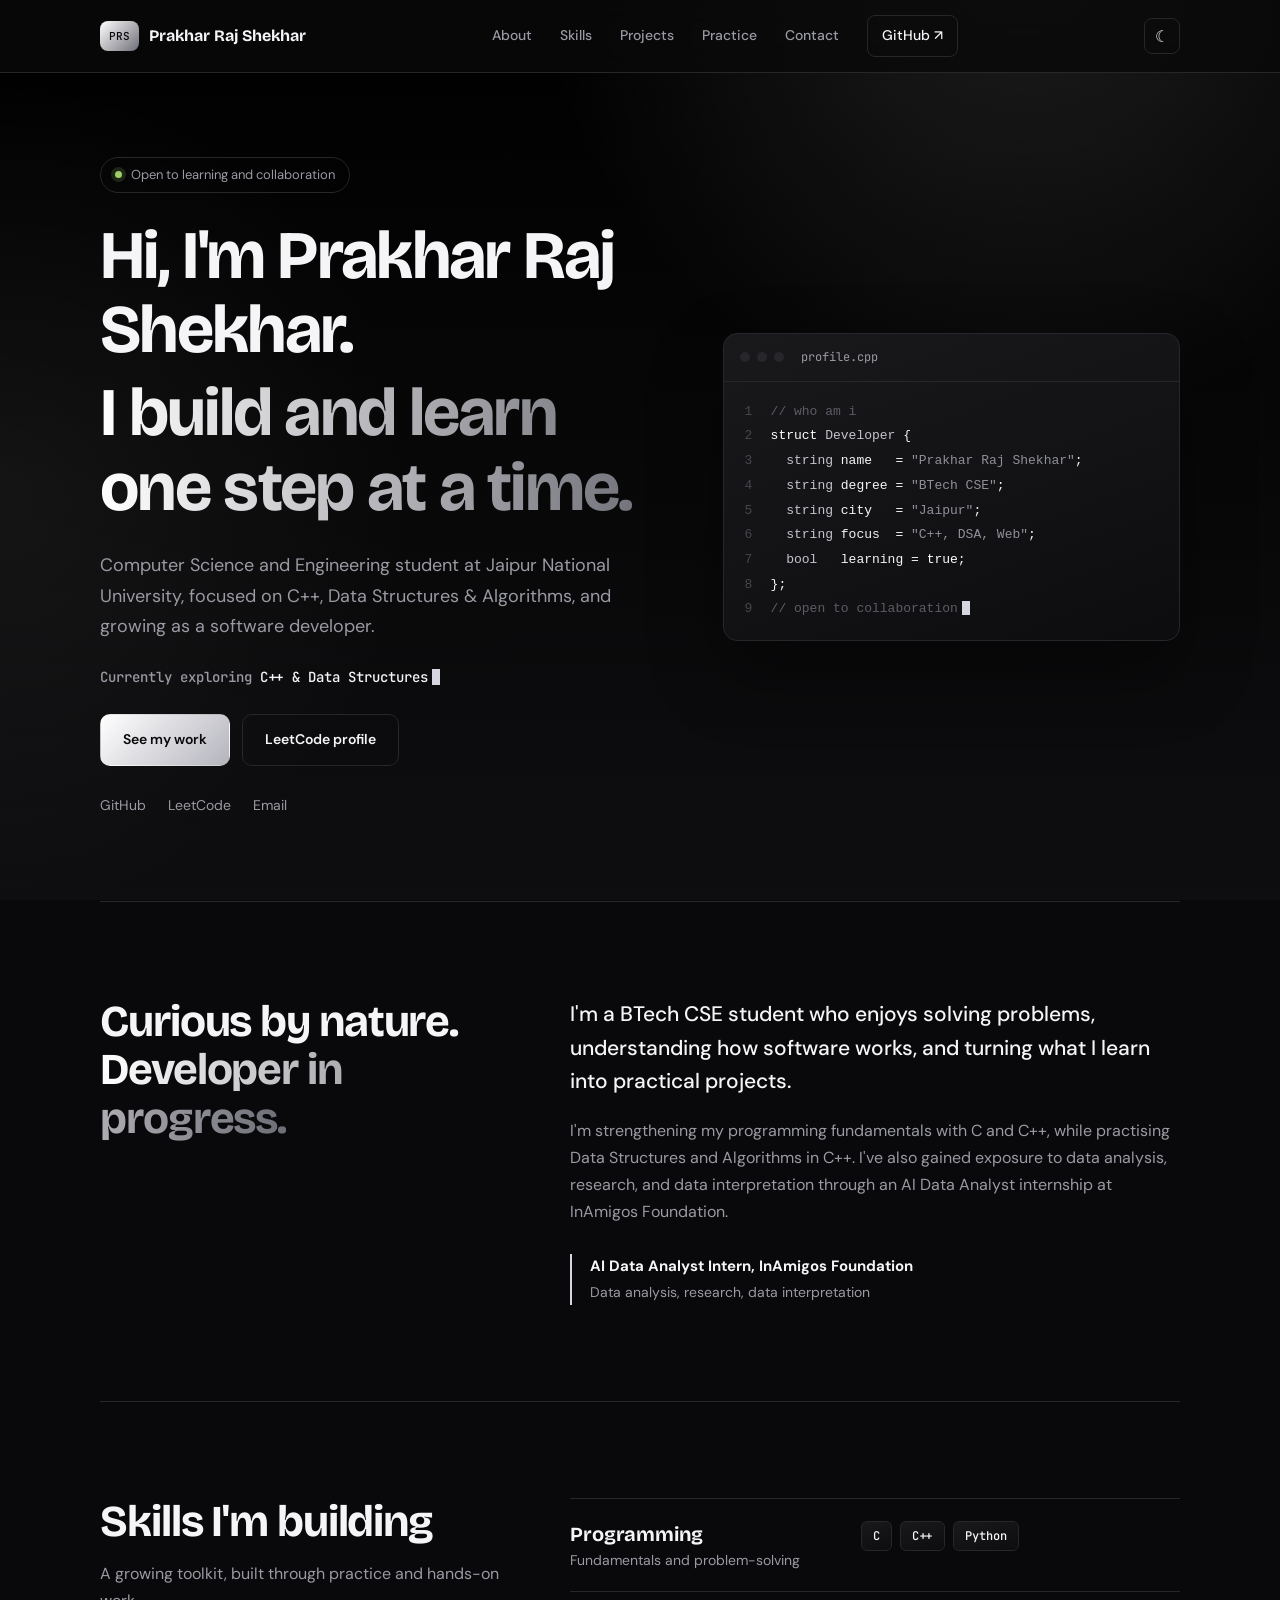
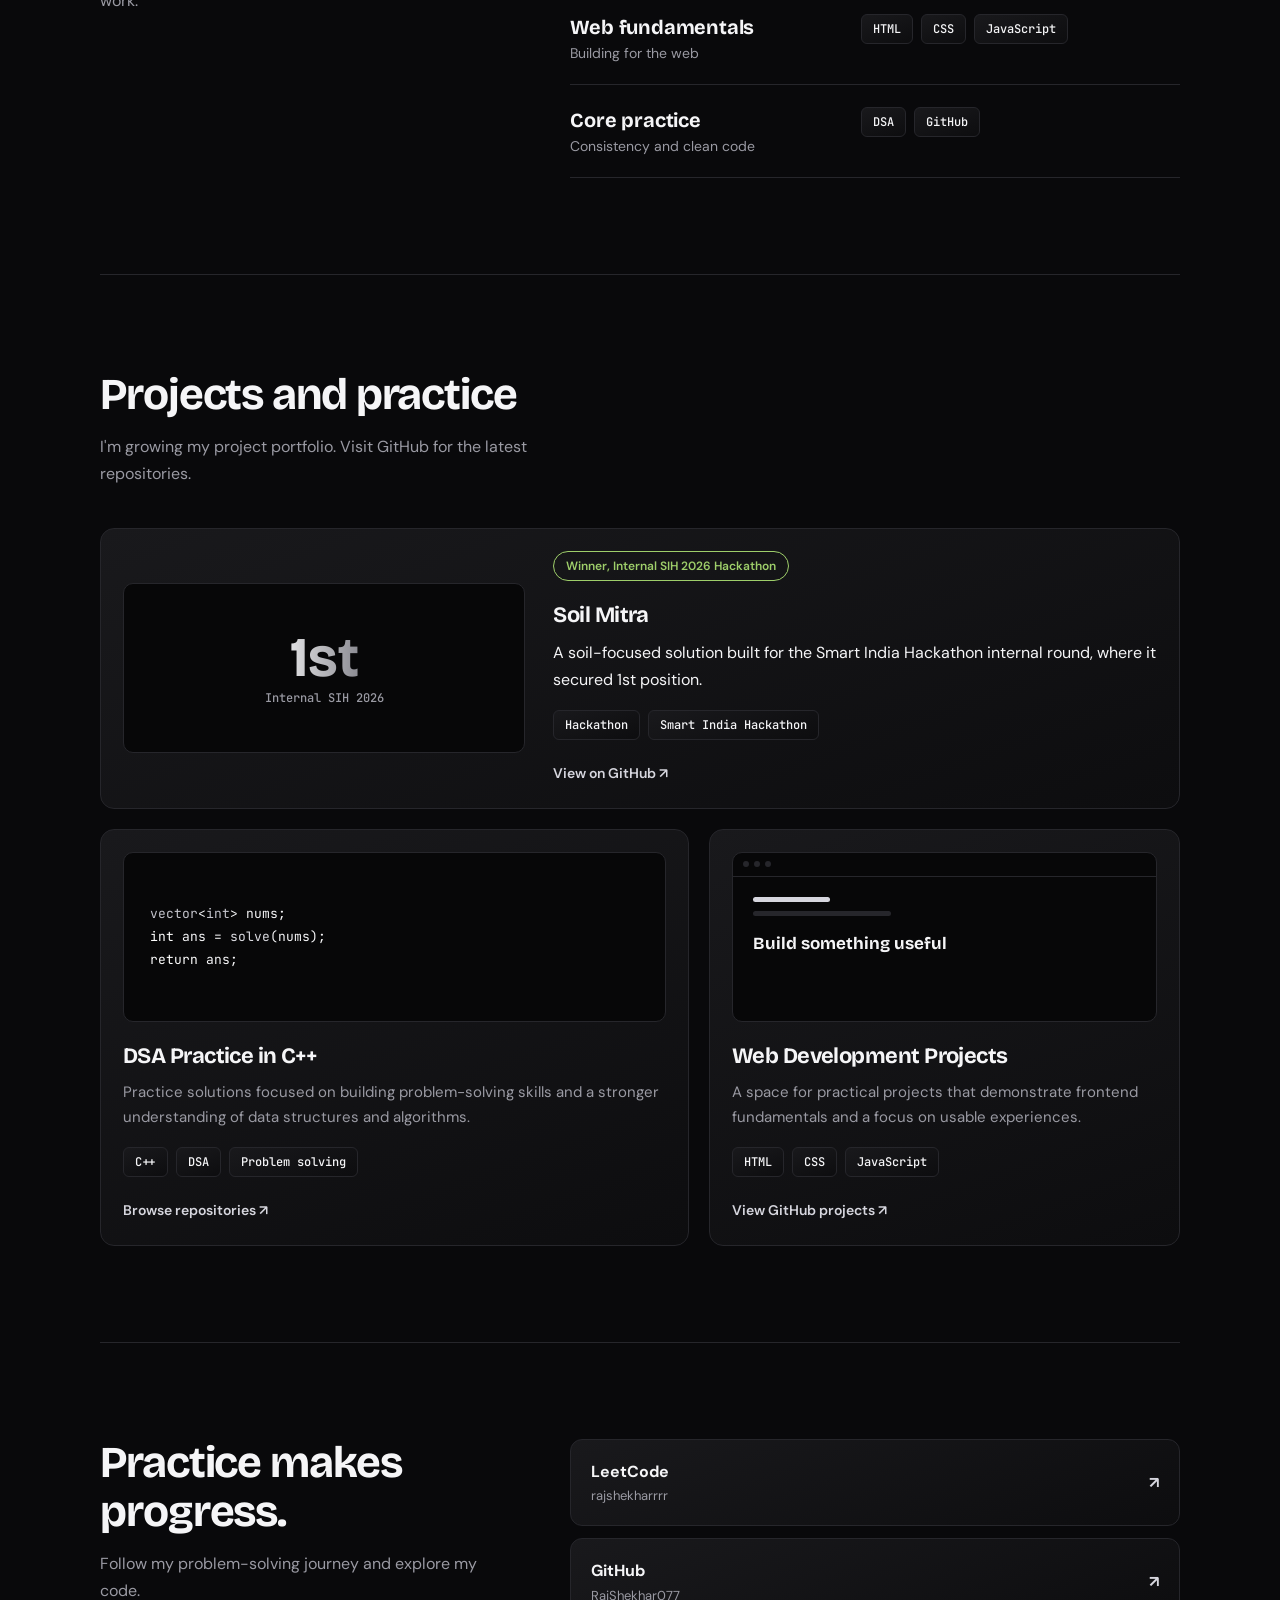
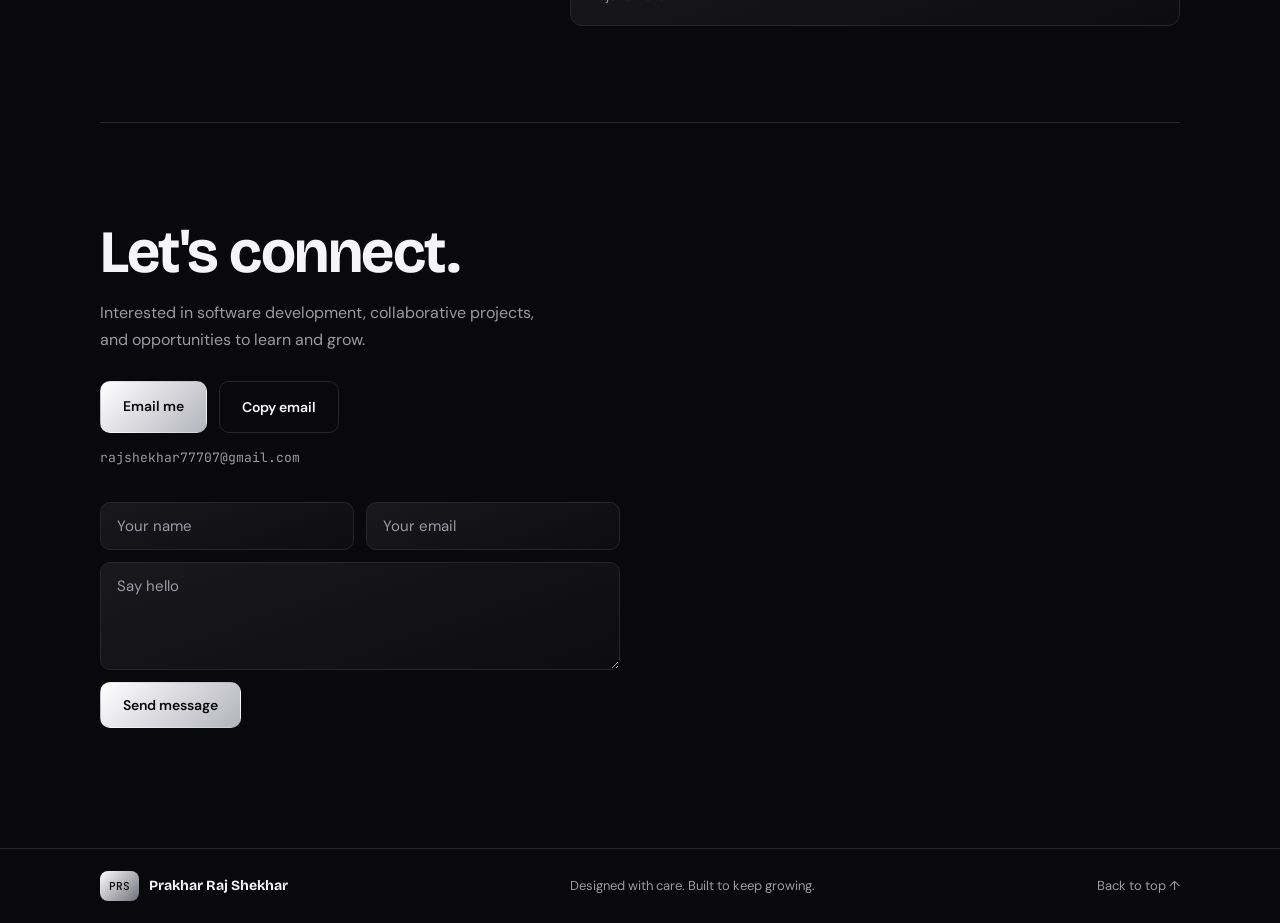
==== commit e486dea4: "Update index.html" ====
--- a/index.html
+++ b/index.html
@@ -37,11 +37,11 @@
         <p class="roles">Currently exploring <span id="typed">C++ &amp; Data Structures</span><b class="caret" aria-hidden="true"></b></p>
         <div class="actions">
           <a class="btn primary" href="#projects">See my work</a>
-          <a class="btn" href="https://leetcode.com/u/RajShekhar_007/" target="_blank" rel="noreferrer">LeetCode profile</a>
+          <a class="btn" href="https://leetcode.com/u/rajshekharrrr/" target="_blank" rel="noreferrer">LeetCode profile</a>
         </div>
         <div class="quick-links">
           <a href="https://github.com/RajShekhar077" target="_blank" rel="noreferrer">GitHub</a>
-          <a href="https://leetcode.com/u/RajShekhar_007/" target="_blank" rel="noreferrer">LeetCode</a>
+          <a href="https://leetcode.com/u/rajshekharrrr/" target="_blank" rel="noreferrer">LeetCode</a>
           <a href="mailto:rajshekhar77707@gmail.com">Email</a>
         </div>
       </div>
@@ -113,7 +113,7 @@
         <p class="intro">Follow my problem-solving journey and explore my code.</p>
       </div>
       <div class="link-rows">
-        <a href="https://leetcode.com/u/RajShekhar_007/" target="_blank" rel="noreferrer"><span><strong>LeetCode</strong><small>RajShekhar_007</small></span><b>↗</b></a>
+        <a href="https://leetcode.com/u/rajshekharrrr/" target="_blank" rel="noreferrer"><span><strong>LeetCode</strong><small>rajshekharrrr</small></span><b>↗</b></a>
         <a href="https://github.com/RajShekhar077" target="_blank" rel="noreferrer"><span><strong>GitHub</strong><small>RajShekhar077</small></span><b>↗</b></a>
       </div>
     </section>
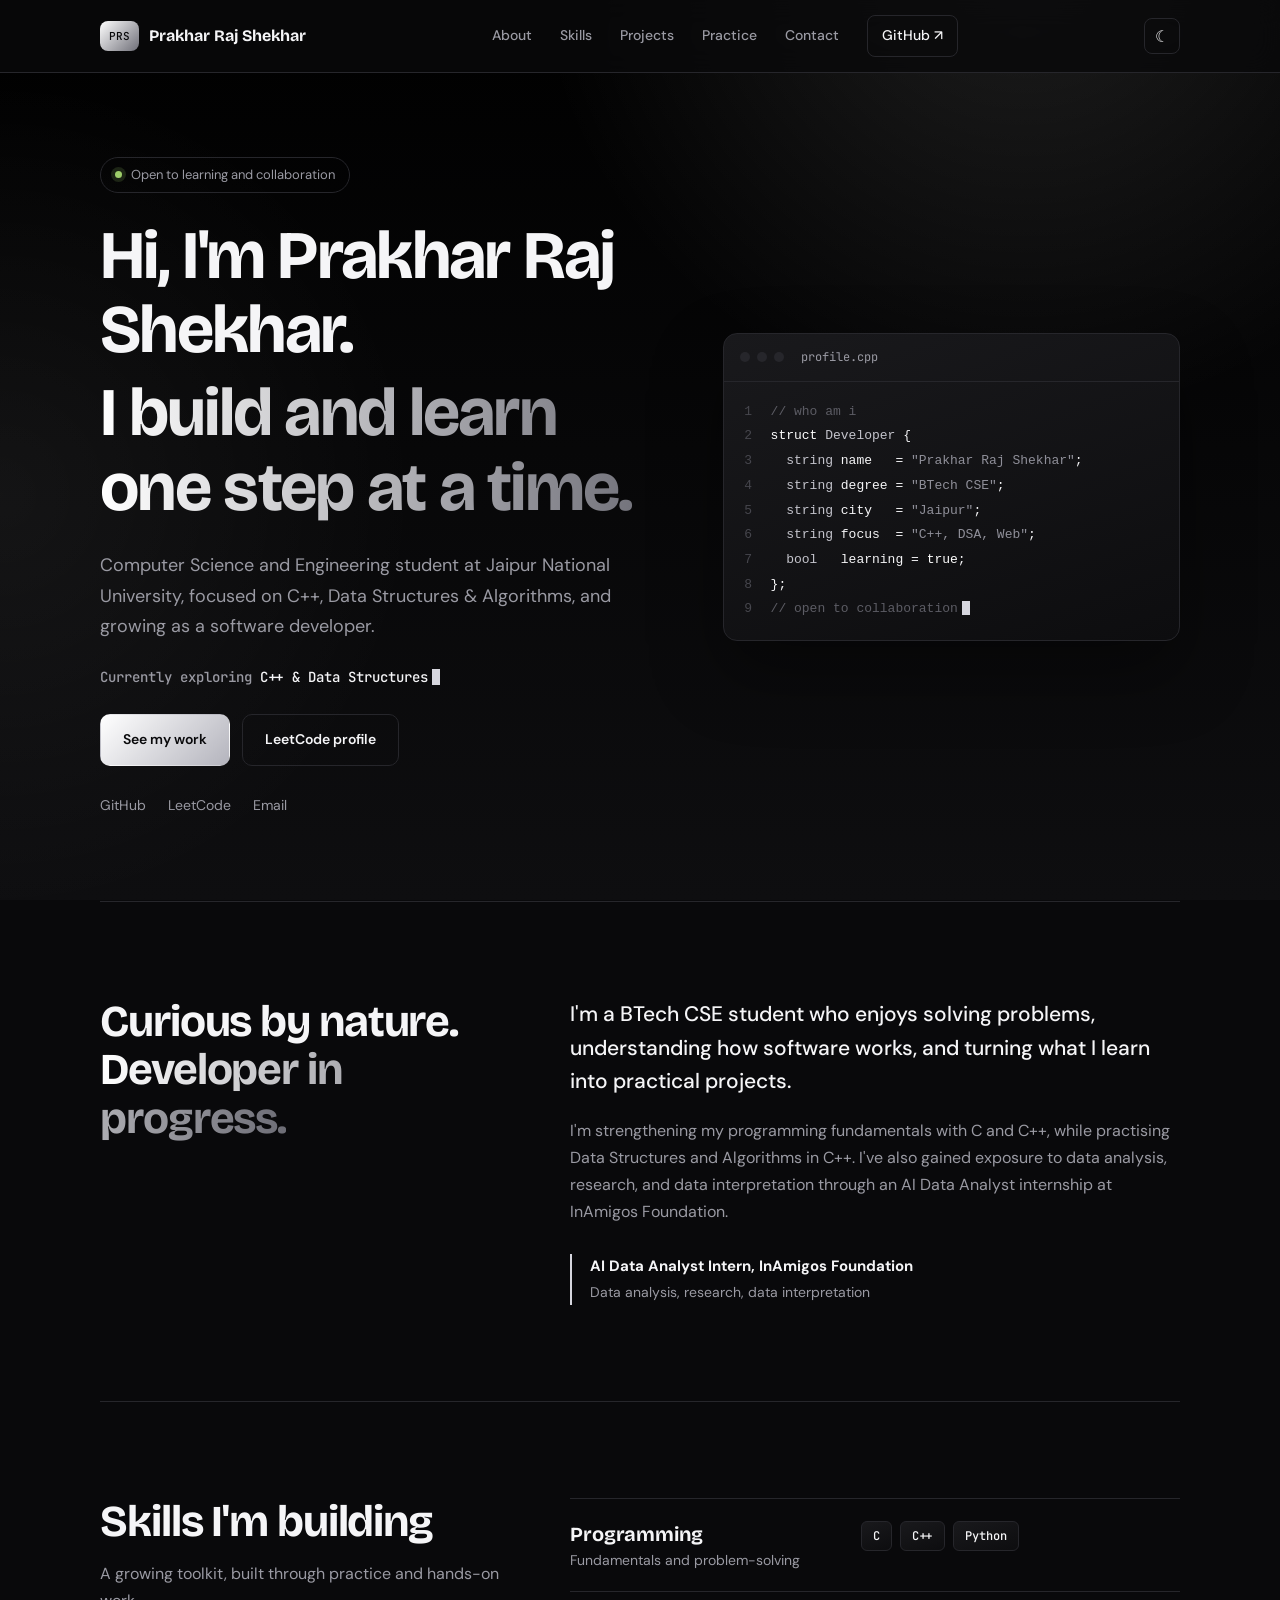
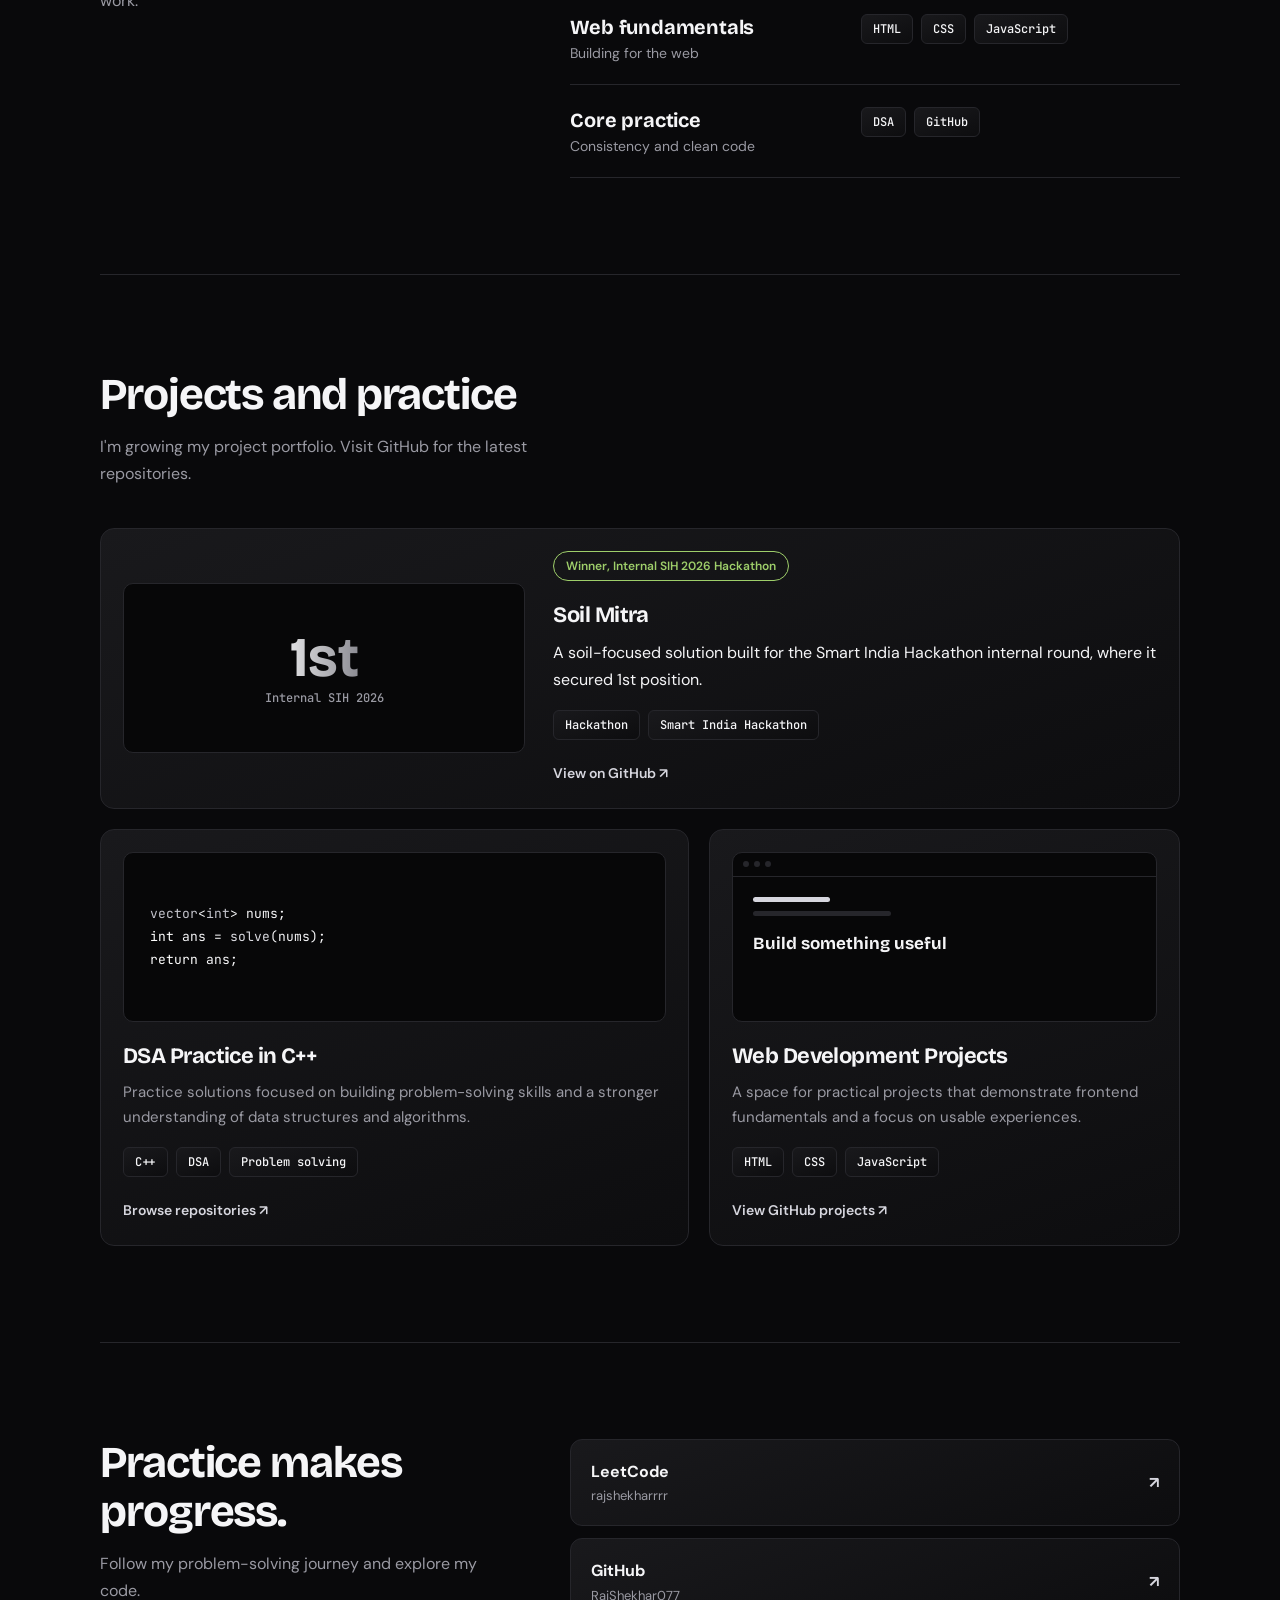
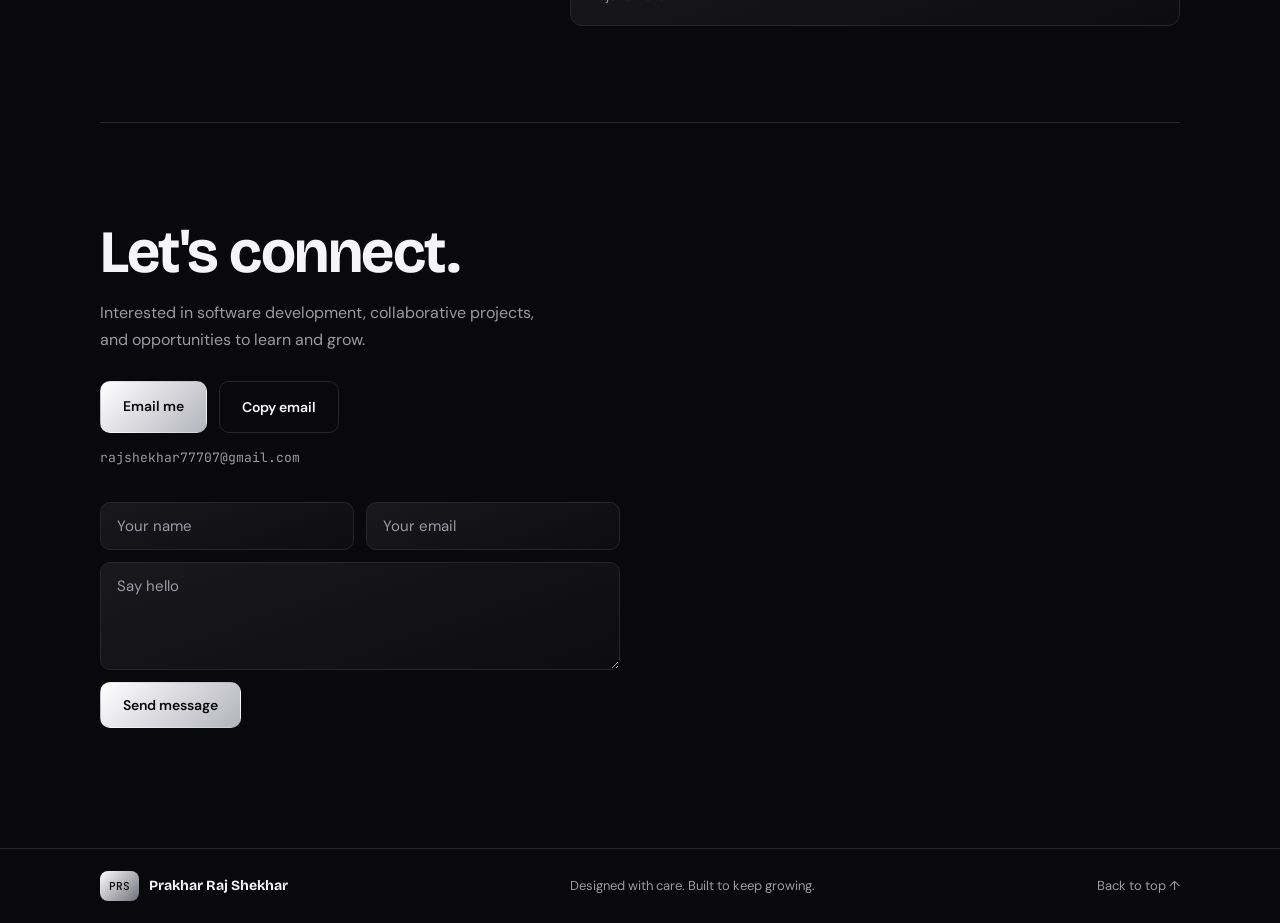
==== commit 4a838921: "Add files via upload" ====
--- a/index.html
+++ b/index.html
@@ -1,139 +1,139 @@
-<!doctype html>
-<html lang="en">
-<head>
-  <meta charset="utf-8">
-  <meta name="viewport" content="width=device-width, initial-scale=1">
-  <meta name="theme-color" content="#09090b">
-  <link rel="icon" href="data:image/svg+xml,<svg xmlns=%22http://www.w3.org/2000/svg%22 viewBox=%220 0 64 64%22><rect width=%2264%22 height=%2264%22 rx=%2214%22 fill=%22%2309090b%22/><text x=%2232%22 y=%2241%22 font-size=%2226%22 font-family=%22monospace%22 font-weight=%22bold%22 text-anchor=%22middle%22 fill=%22white%22>PRS</text></svg>">
-  <meta name="description" content="Portfolio of Prakhar Raj Shekhar, a Computer Science and Engineering student interested in software development and problem-solving.">
-  <title>Prakhar Raj Shekhar | Developer Portfolio</title>
-  <link rel="preconnect" href="https://fonts.googleapis.com">
-  <link rel="preconnect" href="https://fonts.gstatic.com" crossorigin>
-  <link href="https://fonts.googleapis.com/css2?family=Bricolage+Grotesque:opsz,wght@12..96,600;12..96,700&family=DM+Sans:wght@400;500;600&family=JetBrains+Mono:wght@400;500&display=swap" rel="stylesheet">
-  <link rel="stylesheet" href="style.css">
-  <script>try{document.documentElement.dataset.theme=localStorage.getItem("theme")||"dark"}catch(e){document.documentElement.dataset.theme="dark"}document.documentElement.classList.add("js")</script>
-</head>
-<body>
-  <a class="skip" href="#main">Skip to content</a>
-  <div class="progress" aria-hidden="true"></div>
-  <div class="cursor-glow" aria-hidden="true"></div>
-  <header class="site-header">
-    <nav class="nav wrap" aria-label="Main navigation">
-      <a class="brand" href="#home"><span class="brand-mark">PRS</span><span>Prakhar Raj Shekhar</span></a>
-      <div class="nav-links">
-        <a href="#about">About</a><a href="#skills">Skills</a><a href="#projects">Projects</a><a href="#coding">Practice</a><a href="#contact">Contact</a>
-        <a class="nav-cta" href="https://github.com/RajShekhar077" target="_blank" rel="noreferrer">GitHub ↗</a>
-      </div>
-    <div class="nav-tools"><button class="icon-btn" id="theme" type="button" aria-label="Switch to light theme">☾</button><button class="menu-toggle" type="button" aria-label="Toggle navigation" aria-expanded="false">☰</button></div>
-    </nav>
-  </header>
-
-  <main id="main">
-    <section class="hero wrap" id="home">
-      <div class="hero-copy">
-        <p class="status"><span class="dot"></span>Open to learning and collaboration</p>
-        <h1>Hi, I'm Prakhar Raj Shekhar. <span>I build and learn one step at a time.</span></h1>
-        <p class="lead">Computer Science and Engineering student at Jaipur National University, focused on C++, Data Structures &amp; Algorithms, and growing as a software developer.</p>
-        <p class="roles">Currently exploring <span id="typed">C++ &amp; Data Structures</span><b class="caret" aria-hidden="true"></b></p>
-        <div class="actions">
-          <a class="btn primary" href="#projects">See my work</a>
-          <a class="btn" href="https://leetcode.com/u/rajshekharrrr/" target="_blank" rel="noreferrer">LeetCode profile</a>
-        </div>
-        <div class="quick-links">
-          <a href="https://github.com/RajShekhar077" target="_blank" rel="noreferrer">GitHub</a>
-          <a href="https://leetcode.com/u/rajshekharrrr/" target="_blank" rel="noreferrer">LeetCode</a>
-          <a href="mailto:rajshekhar77707@gmail.com">Email</a>
-        </div>
-      </div>
-      <div class="editor" role="img" aria-label="C++ code snippet describing Prakhar: BTech CSE student in Jaipur focused on C++, DSA and web">
-        <div class="bar"><i></i><i></i><i></i><span>profile.cpp</span></div>
-        <pre class="code"><code><span class="l"><em class="c">// who am i</em></span><span class="l"><em class="k">struct</em> <em class="t">Developer</em> {</span><span class="l">  <em class="t">string</em> name   = <em class="s">"Prakhar Raj Shekhar"</em>;</span><span class="l">  <em class="t">string</em> degree = <em class="s">"BTech CSE"</em>;</span><span class="l">  <em class="t">string</em> city   = <em class="s">"Jaipur"</em>;</span><span class="l">  <em class="t">string</em> focus  = <em class="s">"C++, DSA, Web"</em>;</span><span class="l">  <em class="t">bool</em>   learning = <em class="k">true</em>;</span><span class="l">};</span><span class="l"><em class="c">// open to collaboration</em><b class="caret"></b></span></code></pre>
-      </div>
-    </section>
-
-    <section class="section wrap split" id="about">
-      <h2>Curious by nature. <span>Developer in progress.</span></h2>
-      <div class="about-content">
-        <p class="big">I'm a BTech CSE student who enjoys solving problems, understanding how software works, and turning what I learn into practical projects.</p>
-        <p>I'm strengthening my programming fundamentals with C and C++, while practising Data Structures and Algorithms in C++. I've also gained exposure to data analysis, research, and data interpretation through an AI Data Analyst internship at InAmigos Foundation.</p>
-        <div class="note"><strong>AI Data Analyst Intern, InAmigos Foundation</strong><span>Data analysis, research, data interpretation</span></div>
-      </div>
-    </section>
-
-    <section class="section wrap split" id="skills">
-      <div>
-        <h2>Skills I'm building</h2>
-        <p class="intro">A growing toolkit, built through practice and hands-on work.</p>
-      </div>
-      <dl class="skill-list">
-        <div class="row"><dt>Programming<small>Fundamentals and problem-solving</small></dt><dd class="chips"><span>C</span><span>C++</span><span>Python</span></dd></div>
-        <div class="row"><dt>Web fundamentals<small>Building for the web</small></dt><dd class="chips"><span>HTML</span><span>CSS</span><span>JavaScript</span></dd></div>
-        <div class="row"><dt>Core practice<small>Consistency and clean code</small></dt><dd class="chips"><span>DSA</span><span>GitHub</span></dd></div>
-      </dl>
-    </section>
-
-    <section class="section wrap" id="projects">
-      <h2>Projects and practice</h2>
-      <p class="intro">I'm growing my project portfolio. Visit GitHub for the latest repositories.</p>
-      <div class="projects">
-        <article class="project featured">
-  <div class="visual v-win">
-    <strong>1st</strong>
-    <span>Internal SIH 2026</span>
-  </div>
-  <div class="project-body">
-    <span class="badge">Winner, Internal SIH 2026 Hackathon</span>
-    <!-- TODO: add one line on the problem Soil Mitra solves and your tech stack chips -->
-    <h3>Soil Mitra</h3>
-    <p>A soil-focused solution built for the Smart India Hackathon internal round, where it secured 1st position.</p>
-    <div class="chips"><span>Hackathon</span><span>Smart India Hackathon</span></div>
-    <a class="more" href="https://github.com/RajShekhar077/Soil-Mitra" target="_blank" rel="noreferrer">View on GitHub ↗</a>
-  </div>
-</article>
-        <article class="project">
-          <div class="visual v-code"><span><em class="t">vector</em>&lt;<em class="t">int</em>&gt; nums;</span><span><em class="k">int</em> ans = <em class="f">solve</em>(nums);</span><span><em class="k">return</em> ans;</span></div>
-          <h3>DSA Practice in C++</h3>
-          <p>Practice solutions focused on building problem-solving skills and a stronger understanding of data structures and algorithms.</p>
-          <div class="chips"><span>C++</span><span>DSA</span><span>Problem solving</span></div>
-          <a class="more" href="https://github.com/RajShekhar077/DSA-Practice" target="_blank" rel="noreferrer">Browse repositories ↗</a>
-        </article>
-        <article class="project">
-          <div class="visual v-web"><div class="browser"><i></i><i></i><i></i></div><div class="page"><span></span><span></span><b>Build something useful</b></div></div>
-          <h3>Web Development Projects</h3>
-          <p>A space for practical projects that demonstrate frontend fundamentals and a focus on usable experiences.</p>
-          <div class="chips"><span>HTML</span><span>CSS</span><span>JavaScript</span></div>
-          <a class="more" href="https://github.com/RajShekhar077/Web-Development-Projects" target="_blank" rel="noreferrer">View GitHub projects ↗</a>
-        </article>
-      </div>
-    </section>
-
-    <section class="section wrap split" id="coding">
-      <div>
-        <h2>Practice makes progress.</h2>
-        <p class="intro">Follow my problem-solving journey and explore my code.</p>
-      </div>
-      <div class="link-rows">
-        <a href="https://leetcode.com/u/rajshekharrrr/" target="_blank" rel="noreferrer"><span><strong>LeetCode</strong><small>rajshekharrrr</small></span><b>↗</b></a>
-        <a href="https://github.com/RajShekhar077" target="_blank" rel="noreferrer"><span><strong>GitHub</strong><small>RajShekhar077</small></span><b>↗</b></a>
-      </div>
-    </section>
-
-    <section class="section wrap contact" id="contact">
-      <h2>Let's connect.</h2>
-      <p class="intro">Interested in software development, collaborative projects, and opportunities to learn and grow.</p>
-      <div class="actions"><a class="btn primary" href="mailto:rajshekhar77707@gmail.com">Email me</a><button class="btn" id="copy" type="button">Copy email</button></div>
-      <p class="email">rajshekhar77707@gmail.com</p>
-      <form class="contact-form" aria-label="Send a message">
-        <div class="form-row"><input name="name" placeholder="Your name" aria-label="Your name" autocomplete="name" required><input name="email" type="email" placeholder="Your email" aria-label="Your email" autocomplete="email" required></div>
-        <textarea name="message" rows="4" placeholder="Say hello" aria-label="Message" required></textarea>
-        <button class="btn primary" type="submit">Send message</button>
-      </form>
-    </section>
-  </main>
-
-  <footer class="footer"><div class="wrap footer-inner"><a class="brand" href="#home"><span class="brand-mark">PRS</span><span>Prakhar Raj Shekhar</span></a><p>Designed with care. Built to keep growing.</p><a href="#home">Back to top ↑</a></div></footer>
-  <button class="to-top" type="button" aria-label="Back to top">↑</button>
-  <div class="toast" role="status" aria-live="polite"></div>
-  <script src="script.js"></script>
-</body>
-</html>
+<!doctype html>
+<html lang="en">
+<head>
+  <meta charset="utf-8">
+  <meta name="viewport" content="width=device-width, initial-scale=1">
+  <meta name="theme-color" content="#09090b">
+  <link rel="icon" href="data:image/svg+xml,<svg xmlns=%22http://www.w3.org/2000/svg%22 viewBox=%220 0 64 64%22><rect width=%2264%22 height=%2264%22 rx=%2214%22 fill=%22%2309090b%22/><text x=%2232%22 y=%2241%22 font-size=%2226%22 font-family=%22monospace%22 font-weight=%22bold%22 text-anchor=%22middle%22 fill=%22white%22>PRS</text></svg>">
+  <meta name="description" content="Portfolio of Prakhar Raj Shekhar, a Computer Science and Engineering student interested in software development and problem-solving.">
+  <title>Prakhar Raj Shekhar | Developer Portfolio</title>
+  <link rel="preconnect" href="https://fonts.googleapis.com">
+  <link rel="preconnect" href="https://fonts.gstatic.com" crossorigin>
+  <link href="https://fonts.googleapis.com/css2?family=Bricolage+Grotesque:opsz,wght@12..96,600;12..96,700&family=DM+Sans:wght@400;500;600&family=JetBrains+Mono:wght@400;500&display=swap" rel="stylesheet">
+  <link rel="stylesheet" href="style.css">
+  <script>try{document.documentElement.dataset.theme=localStorage.getItem("theme")||"dark"}catch(e){document.documentElement.dataset.theme="dark"}document.documentElement.classList.add("js")</script>
+</head>
+<body>
+  <a class="skip" href="#main">Skip to content</a>
+  <div class="progress" aria-hidden="true"></div>
+  <div class="cursor-glow" aria-hidden="true"></div>
+  <header class="site-header">
+    <nav class="nav wrap" aria-label="Main navigation">
+      <a class="brand" href="#home"><span class="brand-mark">PRS</span><span>Prakhar Raj Shekhar</span></a>
+      <div class="nav-links">
+        <a href="#about">About</a><a href="#skills">Skills</a><a href="#projects">Projects</a><a href="#coding">Practice</a><a href="#contact">Contact</a>
+        <a class="nav-cta" href="https://github.com/RajShekhar077" target="_blank" rel="noreferrer">GitHub ↗</a>
+      </div>
+    <div class="nav-tools"><button class="icon-btn" id="theme" type="button" aria-label="Switch to light theme">☾</button><button class="menu-toggle" type="button" aria-label="Toggle navigation" aria-expanded="false">☰</button></div>
+    </nav>
+  </header>
+
+  <main id="main">
+    <section class="hero wrap" id="home">
+      <div class="hero-copy">
+        <p class="status"><span class="dot"></span>Open to learning and collaboration</p>
+        <h1>Hi, I'm Prakhar Raj Shekhar. <span>I build and learn one step at a time.</span></h1>
+        <p class="lead">Computer Science and Engineering student at Jaipur National University, focused on C++, Data Structures &amp; Algorithms, and growing as a software developer.</p>
+        <p class="roles">Currently exploring <span id="typed">C++ &amp; Data Structures</span><b class="caret" aria-hidden="true"></b></p>
+        <div class="actions">
+          <a class="btn primary" href="#projects">See my work</a>
+          <a class="btn" href="https://leetcode.com/u/rajshekharrrr/" target="_blank" rel="noreferrer">LeetCode profile</a>
+        </div>
+        <div class="quick-links">
+          <a href="https://github.com/RajShekhar077" target="_blank" rel="noreferrer">GitHub</a>
+          <a href="https://leetcode.com/u/rajshekharrrr/" target="_blank" rel="noreferrer">LeetCode</a>
+          <a href="mailto:rajshekhar77707@gmail.com">Email</a>
+        </div>
+      </div>
+      <div class="editor" role="img" aria-label="C++ code snippet describing Prakhar: BTech CSE student in Jaipur focused on C++, DSA and web">
+        <div class="bar"><i></i><i></i><i></i><span>profile.cpp</span></div>
+        <pre class="code"><code><span class="l"><em class="c">// who am i</em></span><span class="l"><em class="k">struct</em> <em class="t">Developer</em> {</span><span class="l">  <em class="t">string</em> name   = <em class="s">"Prakhar Raj Shekhar"</em>;</span><span class="l">  <em class="t">string</em> degree = <em class="s">"BTech CSE"</em>;</span><span class="l">  <em class="t">string</em> city   = <em class="s">"Jaipur"</em>;</span><span class="l">  <em class="t">string</em> focus  = <em class="s">"C++, DSA, Web"</em>;</span><span class="l">  <em class="t">bool</em>   learning = <em class="k">true</em>;</span><span class="l">};</span><span class="l"><em class="c">// open to collaboration</em><b class="caret"></b></span></code></pre>
+      </div>
+    </section>
+
+    <section class="section wrap split" id="about">
+      <h2>Curious by nature. <span>Developer in progress.</span></h2>
+      <div class="about-content">
+        <p class="big">I'm a BTech CSE student who enjoys solving problems, understanding how software works, and turning what I learn into practical projects.</p>
+        <p>I'm strengthening my programming fundamentals with C and C++, while practising Data Structures and Algorithms in C++. I've also gained exposure to data analysis, research, and data interpretation through an AI Data Analyst internship at InAmigos Foundation.</p>
+        <div class="note"><strong>AI Data Analyst Intern, InAmigos Foundation</strong><span>Data analysis, research, data interpretation</span></div>
+      </div>
+    </section>
+
+    <section class="section wrap split" id="skills">
+      <div>
+        <h2>Skills I'm building</h2>
+        <p class="intro">A growing toolkit, built through practice and hands-on work.</p>
+      </div>
+      <dl class="skill-list">
+        <div class="row"><dt>Programming<small>Fundamentals and problem-solving</small></dt><dd class="chips"><span>C</span><span>C++</span><span>Python</span></dd></div>
+        <div class="row"><dt>Web fundamentals<small>Building for the web</small></dt><dd class="chips"><span>HTML</span><span>CSS</span><span>JavaScript</span></dd></div>
+        <div class="row"><dt>Core practice<small>Consistency and clean code</small></dt><dd class="chips"><span>DSA</span><span>GitHub</span></dd></div>
+      </dl>
+    </section>
+
+    <section class="section wrap" id="projects">
+      <h2>Projects and practice</h2>
+      <p class="intro">I'm growing my project portfolio. Visit GitHub for the latest repositories.</p>
+      <div class="projects">
+        <article class="project featured">
+  <div class="visual v-win">
+    <strong>1st</strong>
+    <span>Internal SIH 2026</span>
+  </div>
+  <div class="project-body">
+    <span class="badge">Winner, Internal SIH 2026 Hackathon</span>
+    <!-- TODO: add one line on the problem Soil Mitra solves and your tech stack chips -->
+    <h3>Soil Mitra</h3>
+    <p>A soil-focused solution built for the Smart India Hackathon internal round, where it secured 1st position.</p>
+    <div class="chips"><span>Hackathon</span><span>Smart India Hackathon</span></div>
+    <a class="more" href="https://github.com/RajShekhar077/Soil-Mitra" target="_blank" rel="noreferrer">View on GitHub ↗</a>
+  </div>
+</article>
+        <article class="project">
+          <div class="visual v-code"><span><em class="t">vector</em>&lt;<em class="t">int</em>&gt; nums;</span><span><em class="k">int</em> ans = <em class="f">solve</em>(nums);</span><span><em class="k">return</em> ans;</span></div>
+          <h3>DSA Practice in C++</h3>
+          <p>Practice solutions focused on building problem-solving skills and a stronger understanding of data structures and algorithms.</p>
+          <div class="chips"><span>C++</span><span>DSA</span><span>Problem solving</span></div>
+          <a class="more" href="https://github.com/RajShekhar077/DSA-Practice" target="_blank" rel="noreferrer">Browse repositories ↗</a>
+        </article>
+        <article class="project">
+          <div class="visual v-web"><div class="browser"><i></i><i></i><i></i></div><div class="page"><span></span><span></span><b>Build something useful</b></div></div>
+          <h3>Web Development Projects</h3>
+          <p>A space for practical projects that demonstrate frontend fundamentals and a focus on usable experiences.</p>
+          <div class="chips"><span>HTML</span><span>CSS</span><span>JavaScript</span></div>
+          <a class="more" href="https://github.com/RajShekhar077/Web-Development-Projects" target="_blank" rel="noreferrer">View GitHub projects ↗</a>
+        </article>
+      </div>
+    </section>
+
+    <section class="section wrap split" id="coding">
+      <div>
+        <h2>Practice makes progress.</h2>
+        <p class="intro">Follow my problem-solving journey and explore my code.</p>
+      </div>
+      <div class="link-rows">
+        <a href="https://leetcode.com/u/rajshekharrrr/" target="_blank" rel="noreferrer"><span><strong>LeetCode</strong><small>rajshekharrrr</small></span><b>↗</b></a>
+        <a href="https://github.com/RajShekhar077" target="_blank" rel="noreferrer"><span><strong>GitHub</strong><small>RajShekhar077</small></span><b>↗</b></a>
+      </div>
+    </section>
+
+    <section class="section wrap contact" id="contact">
+      <h2>Let's connect.</h2>
+      <p class="intro">Interested in software development, collaborative projects, and opportunities to learn and grow.</p>
+      <div class="actions"><a class="btn primary" href="mailto:rajshekhar77707@gmail.com">Email me</a><button class="btn" id="copy" type="button">Copy email</button></div>
+      <p class="email">rajshekhar77707@gmail.com</p>
+      <form class="contact-form" aria-label="Send a message">
+        <div class="form-row"><input name="name" placeholder="Your name" aria-label="Your name" autocomplete="name" required><input name="email" type="email" placeholder="Your email" aria-label="Your email" autocomplete="email" required></div>
+        <textarea name="message" rows="4" placeholder="Say hello" aria-label="Message" required></textarea>
+        <button class="btn primary" type="submit">Send message</button>
+      </form>
+    </section>
+  </main>
+
+  <footer class="footer"><div class="wrap footer-inner"><a class="brand" href="#home"><span class="brand-mark">PRS</span><span>Prakhar Raj Shekhar</span></a><p>Designed with care. Built to keep growing.</p><a href="#home">Back to top ↑</a></div></footer>
+  <button class="to-top" type="button" aria-label="Back to top">↑</button>
+  <div class="toast" role="status" aria-live="polite"></div>
+  <script src="script.js"></script>
+</body>
+</html>
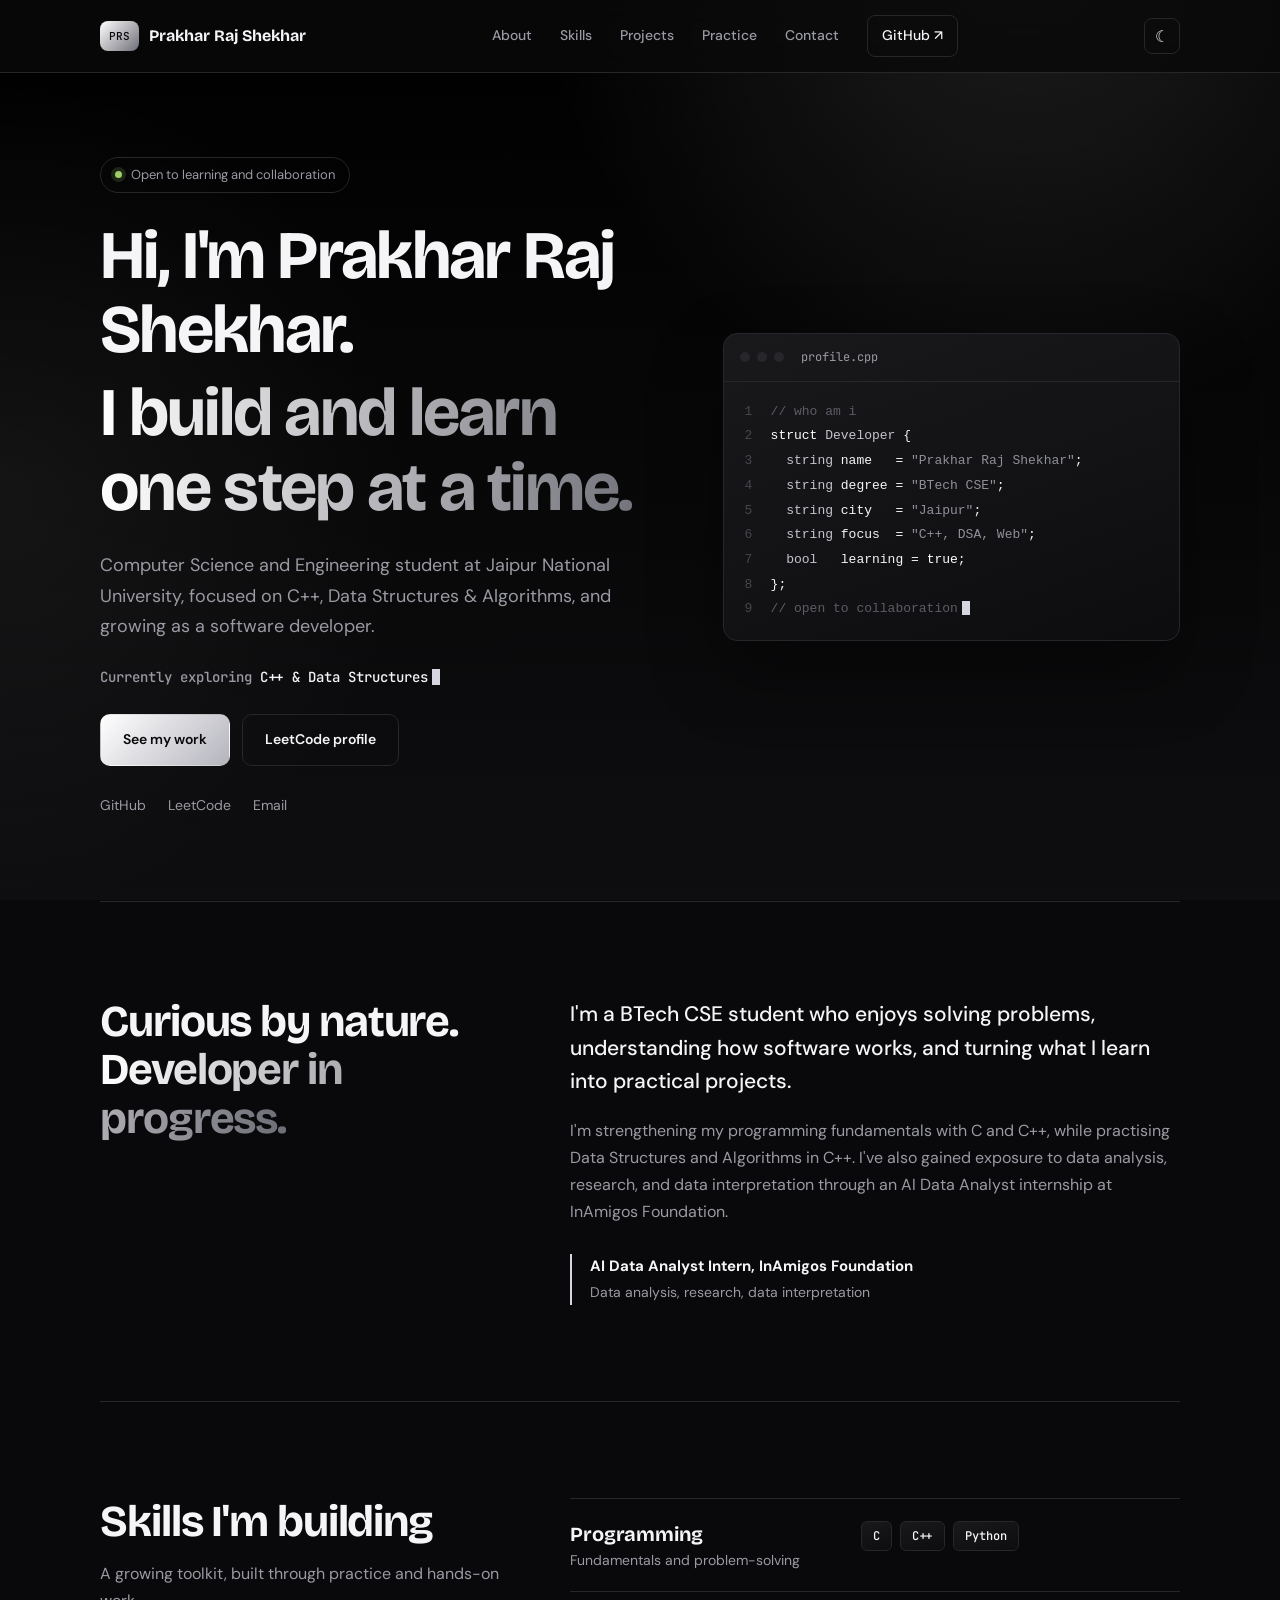
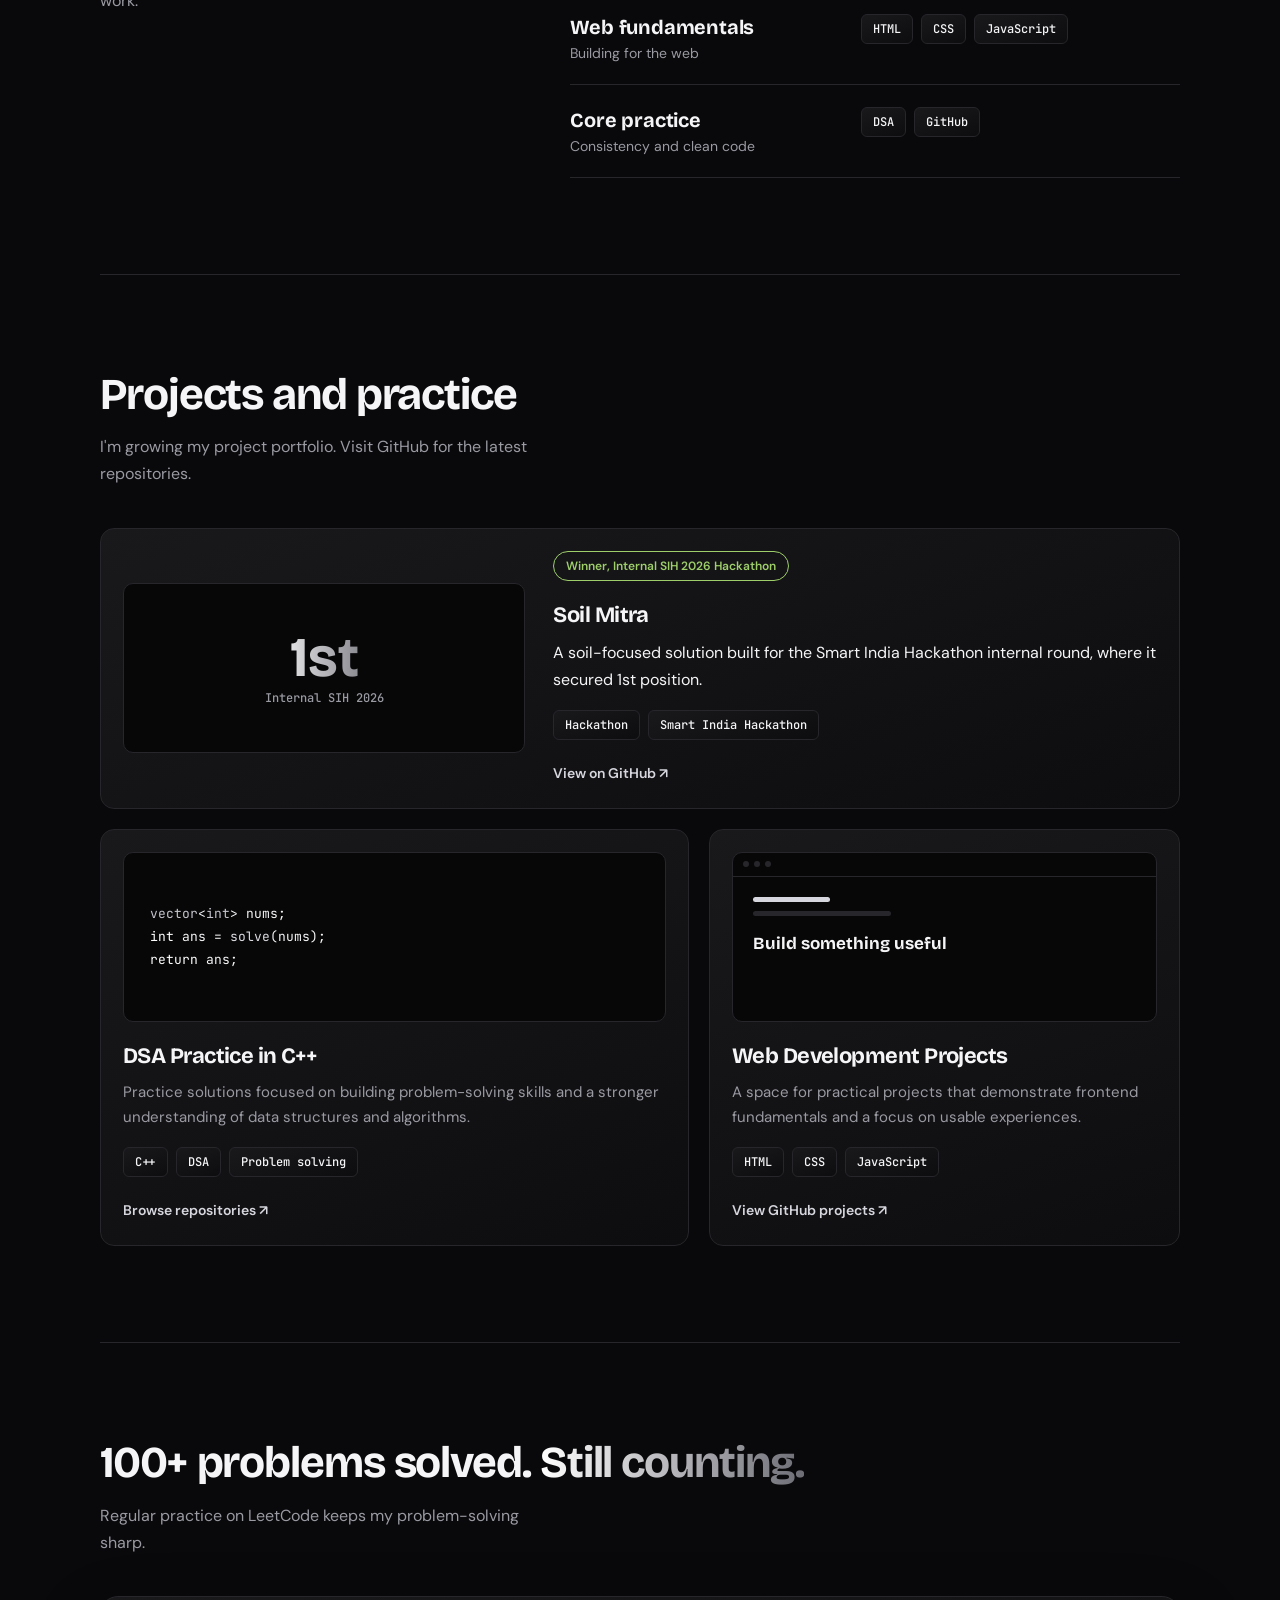
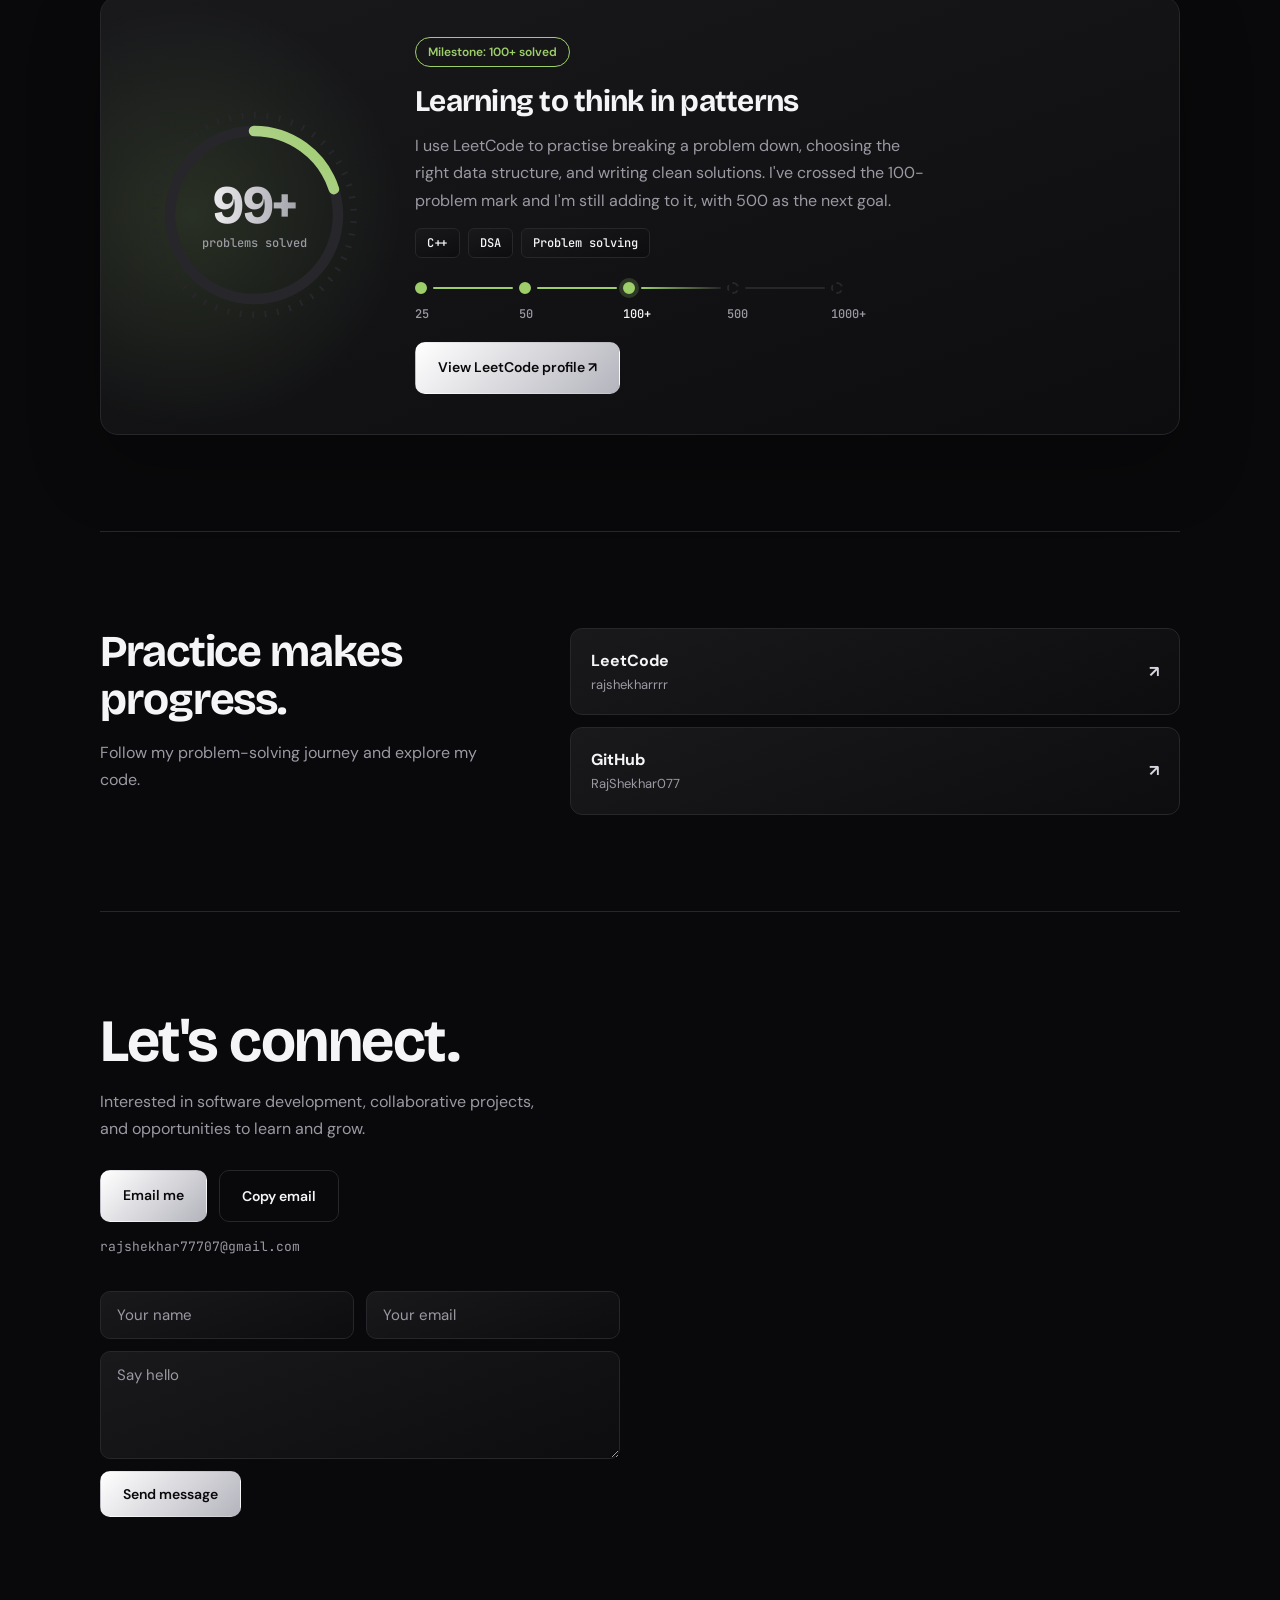
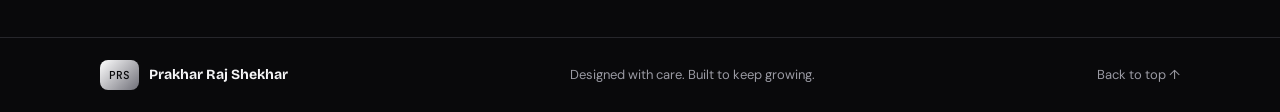
==== commit 23e4a72b: "Add files via upload" ====
--- a/index.html
+++ b/index.html
@@ -1,139 +1,163 @@
-<!doctype html>
-<html lang="en">
-<head>
-  <meta charset="utf-8">
-  <meta name="viewport" content="width=device-width, initial-scale=1">
-  <meta name="theme-color" content="#09090b">
-  <link rel="icon" href="data:image/svg+xml,<svg xmlns=%22http://www.w3.org/2000/svg%22 viewBox=%220 0 64 64%22><rect width=%2264%22 height=%2264%22 rx=%2214%22 fill=%22%2309090b%22/><text x=%2232%22 y=%2241%22 font-size=%2226%22 font-family=%22monospace%22 font-weight=%22bold%22 text-anchor=%22middle%22 fill=%22white%22>PRS</text></svg>">
-  <meta name="description" content="Portfolio of Prakhar Raj Shekhar, a Computer Science and Engineering student interested in software development and problem-solving.">
-  <title>Prakhar Raj Shekhar | Developer Portfolio</title>
-  <link rel="preconnect" href="https://fonts.googleapis.com">
-  <link rel="preconnect" href="https://fonts.gstatic.com" crossorigin>
-  <link href="https://fonts.googleapis.com/css2?family=Bricolage+Grotesque:opsz,wght@12..96,600;12..96,700&family=DM+Sans:wght@400;500;600&family=JetBrains+Mono:wght@400;500&display=swap" rel="stylesheet">
-  <link rel="stylesheet" href="style.css">
-  <script>try{document.documentElement.dataset.theme=localStorage.getItem("theme")||"dark"}catch(e){document.documentElement.dataset.theme="dark"}document.documentElement.classList.add("js")</script>
-</head>
-<body>
-  <a class="skip" href="#main">Skip to content</a>
-  <div class="progress" aria-hidden="true"></div>
-  <div class="cursor-glow" aria-hidden="true"></div>
-  <header class="site-header">
-    <nav class="nav wrap" aria-label="Main navigation">
-      <a class="brand" href="#home"><span class="brand-mark">PRS</span><span>Prakhar Raj Shekhar</span></a>
-      <div class="nav-links">
-        <a href="#about">About</a><a href="#skills">Skills</a><a href="#projects">Projects</a><a href="#coding">Practice</a><a href="#contact">Contact</a>
-        <a class="nav-cta" href="https://github.com/RajShekhar077" target="_blank" rel="noreferrer">GitHub ↗</a>
-      </div>
-    <div class="nav-tools"><button class="icon-btn" id="theme" type="button" aria-label="Switch to light theme">☾</button><button class="menu-toggle" type="button" aria-label="Toggle navigation" aria-expanded="false">☰</button></div>
-    </nav>
-  </header>
-
-  <main id="main">
-    <section class="hero wrap" id="home">
-      <div class="hero-copy">
-        <p class="status"><span class="dot"></span>Open to learning and collaboration</p>
-        <h1>Hi, I'm Prakhar Raj Shekhar. <span>I build and learn one step at a time.</span></h1>
-        <p class="lead">Computer Science and Engineering student at Jaipur National University, focused on C++, Data Structures &amp; Algorithms, and growing as a software developer.</p>
-        <p class="roles">Currently exploring <span id="typed">C++ &amp; Data Structures</span><b class="caret" aria-hidden="true"></b></p>
-        <div class="actions">
-          <a class="btn primary" href="#projects">See my work</a>
-          <a class="btn" href="https://leetcode.com/u/rajshekharrrr/" target="_blank" rel="noreferrer">LeetCode profile</a>
-        </div>
-        <div class="quick-links">
-          <a href="https://github.com/RajShekhar077" target="_blank" rel="noreferrer">GitHub</a>
-          <a href="https://leetcode.com/u/rajshekharrrr/" target="_blank" rel="noreferrer">LeetCode</a>
-          <a href="mailto:rajshekhar77707@gmail.com">Email</a>
-        </div>
-      </div>
-      <div class="editor" role="img" aria-label="C++ code snippet describing Prakhar: BTech CSE student in Jaipur focused on C++, DSA and web">
-        <div class="bar"><i></i><i></i><i></i><span>profile.cpp</span></div>
-        <pre class="code"><code><span class="l"><em class="c">// who am i</em></span><span class="l"><em class="k">struct</em> <em class="t">Developer</em> {</span><span class="l">  <em class="t">string</em> name   = <em class="s">"Prakhar Raj Shekhar"</em>;</span><span class="l">  <em class="t">string</em> degree = <em class="s">"BTech CSE"</em>;</span><span class="l">  <em class="t">string</em> city   = <em class="s">"Jaipur"</em>;</span><span class="l">  <em class="t">string</em> focus  = <em class="s">"C++, DSA, Web"</em>;</span><span class="l">  <em class="t">bool</em>   learning = <em class="k">true</em>;</span><span class="l">};</span><span class="l"><em class="c">// open to collaboration</em><b class="caret"></b></span></code></pre>
-      </div>
-    </section>
-
-    <section class="section wrap split" id="about">
-      <h2>Curious by nature. <span>Developer in progress.</span></h2>
-      <div class="about-content">
-        <p class="big">I'm a BTech CSE student who enjoys solving problems, understanding how software works, and turning what I learn into practical projects.</p>
-        <p>I'm strengthening my programming fundamentals with C and C++, while practising Data Structures and Algorithms in C++. I've also gained exposure to data analysis, research, and data interpretation through an AI Data Analyst internship at InAmigos Foundation.</p>
-        <div class="note"><strong>AI Data Analyst Intern, InAmigos Foundation</strong><span>Data analysis, research, data interpretation</span></div>
-      </div>
-    </section>
-
-    <section class="section wrap split" id="skills">
-      <div>
-        <h2>Skills I'm building</h2>
-        <p class="intro">A growing toolkit, built through practice and hands-on work.</p>
-      </div>
-      <dl class="skill-list">
-        <div class="row"><dt>Programming<small>Fundamentals and problem-solving</small></dt><dd class="chips"><span>C</span><span>C++</span><span>Python</span></dd></div>
-        <div class="row"><dt>Web fundamentals<small>Building for the web</small></dt><dd class="chips"><span>HTML</span><span>CSS</span><span>JavaScript</span></dd></div>
-        <div class="row"><dt>Core practice<small>Consistency and clean code</small></dt><dd class="chips"><span>DSA</span><span>GitHub</span></dd></div>
-      </dl>
-    </section>
-
-    <section class="section wrap" id="projects">
-      <h2>Projects and practice</h2>
-      <p class="intro">I'm growing my project portfolio. Visit GitHub for the latest repositories.</p>
-      <div class="projects">
-        <article class="project featured">
-  <div class="visual v-win">
-    <strong>1st</strong>
-    <span>Internal SIH 2026</span>
-  </div>
-  <div class="project-body">
-    <span class="badge">Winner, Internal SIH 2026 Hackathon</span>
-    <!-- TODO: add one line on the problem Soil Mitra solves and your tech stack chips -->
-    <h3>Soil Mitra</h3>
-    <p>A soil-focused solution built for the Smart India Hackathon internal round, where it secured 1st position.</p>
-    <div class="chips"><span>Hackathon</span><span>Smart India Hackathon</span></div>
-    <a class="more" href="https://github.com/RajShekhar077/Soil-Mitra" target="_blank" rel="noreferrer">View on GitHub ↗</a>
-  </div>
-</article>
-        <article class="project">
-          <div class="visual v-code"><span><em class="t">vector</em>&lt;<em class="t">int</em>&gt; nums;</span><span><em class="k">int</em> ans = <em class="f">solve</em>(nums);</span><span><em class="k">return</em> ans;</span></div>
-          <h3>DSA Practice in C++</h3>
-          <p>Practice solutions focused on building problem-solving skills and a stronger understanding of data structures and algorithms.</p>
-          <div class="chips"><span>C++</span><span>DSA</span><span>Problem solving</span></div>
-          <a class="more" href="https://github.com/RajShekhar077/DSA-Practice" target="_blank" rel="noreferrer">Browse repositories ↗</a>
-        </article>
-        <article class="project">
-          <div class="visual v-web"><div class="browser"><i></i><i></i><i></i></div><div class="page"><span></span><span></span><b>Build something useful</b></div></div>
-          <h3>Web Development Projects</h3>
-          <p>A space for practical projects that demonstrate frontend fundamentals and a focus on usable experiences.</p>
-          <div class="chips"><span>HTML</span><span>CSS</span><span>JavaScript</span></div>
-          <a class="more" href="https://github.com/RajShekhar077/Web-Development-Projects" target="_blank" rel="noreferrer">View GitHub projects ↗</a>
-        </article>
-      </div>
-    </section>
-
-    <section class="section wrap split" id="coding">
-      <div>
-        <h2>Practice makes progress.</h2>
-        <p class="intro">Follow my problem-solving journey and explore my code.</p>
-      </div>
-      <div class="link-rows">
-        <a href="https://leetcode.com/u/rajshekharrrr/" target="_blank" rel="noreferrer"><span><strong>LeetCode</strong><small>rajshekharrrr</small></span><b>↗</b></a>
-        <a href="https://github.com/RajShekhar077" target="_blank" rel="noreferrer"><span><strong>GitHub</strong><small>RajShekhar077</small></span><b>↗</b></a>
-      </div>
-    </section>
-
-    <section class="section wrap contact" id="contact">
-      <h2>Let's connect.</h2>
-      <p class="intro">Interested in software development, collaborative projects, and opportunities to learn and grow.</p>
-      <div class="actions"><a class="btn primary" href="mailto:rajshekhar77707@gmail.com">Email me</a><button class="btn" id="copy" type="button">Copy email</button></div>
-      <p class="email">rajshekhar77707@gmail.com</p>
-      <form class="contact-form" aria-label="Send a message">
-        <div class="form-row"><input name="name" placeholder="Your name" aria-label="Your name" autocomplete="name" required><input name="email" type="email" placeholder="Your email" aria-label="Your email" autocomplete="email" required></div>
-        <textarea name="message" rows="4" placeholder="Say hello" aria-label="Message" required></textarea>
-        <button class="btn primary" type="submit">Send message</button>
-      </form>
-    </section>
-  </main>
-
-  <footer class="footer"><div class="wrap footer-inner"><a class="brand" href="#home"><span class="brand-mark">PRS</span><span>Prakhar Raj Shekhar</span></a><p>Designed with care. Built to keep growing.</p><a href="#home">Back to top ↑</a></div></footer>
-  <button class="to-top" type="button" aria-label="Back to top">↑</button>
-  <div class="toast" role="status" aria-live="polite"></div>
-  <script src="script.js"></script>
-</body>
-</html>
+<!doctype html>
+<html lang="en">
+<head>
+  <meta charset="utf-8">
+  <meta name="viewport" content="width=device-width, initial-scale=1">
+  <meta name="theme-color" content="#09090b">
+  <link rel="icon" href="data:image/svg+xml,<svg xmlns=%22http://www.w3.org/2000/svg%22 viewBox=%220 0 64 64%22><rect width=%2264%22 height=%2264%22 rx=%2214%22 fill=%22%2309090b%22/><text x=%2232%22 y=%2241%22 font-size=%2226%22 font-family=%22monospace%22 font-weight=%22bold%22 text-anchor=%22middle%22 fill=%22white%22>PRS</text></svg>">
+  <meta name="description" content="Portfolio of Prakhar Raj Shekhar, a Computer Science and Engineering student interested in software development and problem-solving.">
+  <title>Prakhar Raj Shekhar | Developer Portfolio</title>
+  <link rel="preconnect" href="https://fonts.googleapis.com">
+  <link rel="preconnect" href="https://fonts.gstatic.com" crossorigin>
+  <link href="https://fonts.googleapis.com/css2?family=Bricolage+Grotesque:opsz,wght@12..96,600;12..96,700&family=DM+Sans:wght@400;500;600&family=JetBrains+Mono:wght@400;500&display=swap" rel="stylesheet">
+  <link rel="stylesheet" href="style.css">
+  <script>try{document.documentElement.dataset.theme=localStorage.getItem("theme")||"dark"}catch(e){document.documentElement.dataset.theme="dark"}document.documentElement.classList.add("js")</script>
+</head>
+<body>
+  <a class="skip" href="#main">Skip to content</a>
+  <div class="progress" aria-hidden="true"></div>
+  <div class="cursor-glow" aria-hidden="true"></div>
+  <header class="site-header">
+    <nav class="nav wrap" aria-label="Main navigation">
+      <a class="brand" href="#home"><span class="brand-mark">PRS</span><span>Prakhar Raj Shekhar</span></a>
+      <div class="nav-links">
+        <a href="#about">About</a><a href="#skills">Skills</a><a href="#projects">Projects</a><a href="#leetcode">Practice</a><a href="#contact">Contact</a>
+        <a class="nav-cta" href="https://github.com/RajShekhar077" target="_blank" rel="noreferrer">GitHub ↗</a>
+      </div>
+    <div class="nav-tools"><button class="icon-btn" id="theme" type="button" aria-label="Switch to light theme">☾</button><button class="menu-toggle" type="button" aria-label="Toggle navigation" aria-expanded="false">☰</button></div>
+    </nav>
+  </header>
+
+  <main id="main">
+    <section class="hero wrap" id="home">
+      <div class="hero-copy">
+        <p class="status"><span class="dot"></span>Open to learning and collaboration</p>
+        <h1>Hi, I'm Prakhar Raj Shekhar. <span>I build and learn one step at a time.</span></h1>
+        <p class="lead">Computer Science and Engineering student at Jaipur National University, focused on C++, Data Structures &amp; Algorithms, and growing as a software developer.</p>
+        <p class="roles">Currently exploring <span id="typed">C++ &amp; Data Structures</span><b class="caret" aria-hidden="true"></b></p>
+        <div class="actions">
+          <a class="btn primary" href="#projects">See my work</a>
+          <a class="btn" href="https://leetcode.com/u/rajshekharrrr/" target="_blank" rel="noreferrer">LeetCode profile</a>
+        </div>
+        <div class="quick-links">
+          <a href="https://github.com/RajShekhar077" target="_blank" rel="noreferrer">GitHub</a>
+          <a href="https://leetcode.com/u/rajshekharrrr/" target="_blank" rel="noreferrer">LeetCode</a>
+          <a href="mailto:rajshekhar77707@gmail.com">Email</a>
+        </div>
+      </div>
+      <div class="editor" role="img" aria-label="C++ code snippet describing Prakhar: BTech CSE student in Jaipur focused on C++, DSA and web">
+        <div class="bar"><i></i><i></i><i></i><span>profile.cpp</span></div>
+        <pre class="code"><code><span class="l"><em class="c">// who am i</em></span><span class="l"><em class="k">struct</em> <em class="t">Developer</em> {</span><span class="l">  <em class="t">string</em> name   = <em class="s">"Prakhar Raj Shekhar"</em>;</span><span class="l">  <em class="t">string</em> degree = <em class="s">"BTech CSE"</em>;</span><span class="l">  <em class="t">string</em> city   = <em class="s">"Jaipur"</em>;</span><span class="l">  <em class="t">string</em> focus  = <em class="s">"C++, DSA, Web"</em>;</span><span class="l">  <em class="t">bool</em>   learning = <em class="k">true</em>;</span><span class="l">};</span><span class="l"><em class="c">// open to collaboration</em><b class="caret"></b></span></code></pre>
+      </div>
+    </section>
+
+    <section class="section wrap split" id="about">
+      <h2>Curious by nature. <span>Developer in progress.</span></h2>
+      <div class="about-content">
+        <p class="big">I'm a BTech CSE student who enjoys solving problems, understanding how software works, and turning what I learn into practical projects.</p>
+        <p>I'm strengthening my programming fundamentals with C and C++, while practising Data Structures and Algorithms in C++. I've also gained exposure to data analysis, research, and data interpretation through an AI Data Analyst internship at InAmigos Foundation.</p>
+        <div class="note"><strong>AI Data Analyst Intern, InAmigos Foundation</strong><span>Data analysis, research, data interpretation</span></div>
+      </div>
+    </section>
+
+    <section class="section wrap split" id="skills">
+      <div>
+        <h2>Skills I'm building</h2>
+        <p class="intro">A growing toolkit, built through practice and hands-on work.</p>
+      </div>
+      <dl class="skill-list">
+        <div class="row"><dt>Programming<small>Fundamentals and problem-solving</small></dt><dd class="chips"><span>C</span><span>C++</span><span>Python</span></dd></div>
+        <div class="row"><dt>Web fundamentals<small>Building for the web</small></dt><dd class="chips"><span>HTML</span><span>CSS</span><span>JavaScript</span></dd></div>
+        <div class="row"><dt>Core practice<small>Consistency and clean code</small></dt><dd class="chips"><span>DSA</span><span>GitHub</span></dd></div>
+      </dl>
+    </section>
+
+    <section class="section wrap" id="projects">
+      <h2>Projects and practice</h2>
+      <p class="intro">I'm growing my project portfolio. Visit GitHub for the latest repositories.</p>
+      <div class="projects">
+        <article class="project featured">
+  <div class="visual v-win">
+    <strong>1st</strong>
+    <span>Internal SIH 2026</span>
+  </div>
+  <div class="project-body">
+    <span class="badge">Winner, Internal SIH 2026 Hackathon</span>
+    <!-- TODO: add one line on the problem Soil Mitra solves and your tech stack chips -->
+    <h3>Soil Mitra</h3>
+    <p>A soil-focused solution built for the Smart India Hackathon internal round, where it secured 1st position.</p>
+    <div class="chips"><span>Hackathon</span><span>Smart India Hackathon</span></div>
+    <a class="more" href="https://github.com/RajShekhar077/Soil-Mitra" target="_blank" rel="noreferrer">View on GitHub ↗</a>
+  </div>
+</article>
+        <article class="project">
+          <div class="visual v-code"><span><em class="t">vector</em>&lt;<em class="t">int</em>&gt; nums;</span><span><em class="k">int</em> ans = <em class="f">solve</em>(nums);</span><span><em class="k">return</em> ans;</span></div>
+          <h3>DSA Practice in C++</h3>
+          <p>Practice solutions focused on building problem-solving skills and a stronger understanding of data structures and algorithms.</p>
+          <div class="chips"><span>C++</span><span>DSA</span><span>Problem solving</span></div>
+          <a class="more" href="https://github.com/RajShekhar077/DSA-Practice" target="_blank" rel="noreferrer">Browse repositories ↗</a>
+        </article>
+        <article class="project">
+          <div class="visual v-web"><div class="browser"><i></i><i></i><i></i></div><div class="page"><span></span><span></span><b>Build something useful</b></div></div>
+          <h3>Web Development Projects</h3>
+          <p>A space for practical projects that demonstrate frontend fundamentals and a focus on usable experiences.</p>
+          <div class="chips"><span>HTML</span><span>CSS</span><span>JavaScript</span></div>
+          <a class="more" href="https://github.com/RajShekhar077/Web-Development-Projects" target="_blank" rel="noreferrer">View GitHub projects ↗</a>
+        </article>
+      </div>
+    </section>
+
+    <section class="section wrap" id="leetcode">
+      <h2>100+ problems solved. <span>Still counting.</span></h2>
+      <p class="intro">Regular practice on LeetCode keeps my problem-solving sharp.</p>
+      <div class="lc-card">
+        <div class="lc-ring" role="img" aria-label="Over 100 LeetCode problems solved">
+          <svg viewBox="0 0 200 200" aria-hidden="true">
+            <defs><linearGradient id="lcGrad" x1="0" y1="0" x2="1" y2="1"><stop offset="0" style="stop-color:var(--accent)"/><stop offset="1" style="stop-color:var(--green)"/></linearGradient></defs>
+            <circle class="ring-ticks" cx="100" cy="100" r="95" pathLength="100"/>
+            <circle class="ring-bg" cx="100" cy="100" r="80" pathLength="100"/>
+            <circle class="ring-fg" cx="100" cy="100" r="80" pathLength="100"/>
+          </svg>
+          <div class="ring-label"><strong data-count="100" data-suffix="+">100+</strong><span>problems solved</span></div>
+        </div>
+        <div class="lc-body">
+          <span class="badge">Milestone: 100+ solved</span>
+          <h3>Learning to think in patterns</h3>
+          <p>I use LeetCode to practise breaking a problem down, choosing the right data structure, and writing clean solutions. I've crossed the 100-problem mark and I'm still adding to it, with 500 as the next goal.</p>
+          <div class="chips"><span>C++</span><span>DSA</span><span>Problem solving</span></div>
+          <ol class="lc-steps" aria-label="Problems solved milestones"><li class="done">25</li><li class="done">50</li><li class="done now" aria-current="step">100+</li><li class="next">500</li><li class="next">1000+</li></ol>
+          <div class="actions"><a class="btn primary" href="https://leetcode.com/u/rajshekharrrr/" target="_blank" rel="noreferrer">View LeetCode profile ↗</a></div>
+        </div>
+      </div>
+    </section>
+
+    <section class="section wrap split" id="coding">
+      <div>
+        <h2>Practice makes progress.</h2>
+        <p class="intro">Follow my problem-solving journey and explore my code.</p>
+      </div>
+      <div class="link-rows">
+        <a href="https://leetcode.com/u/rajshekharrrr/" target="_blank" rel="noreferrer"><span><strong>LeetCode</strong><small>rajshekharrrr</small></span><b>↗</b></a>
+        <a href="https://github.com/RajShekhar077" target="_blank" rel="noreferrer"><span><strong>GitHub</strong><small>RajShekhar077</small></span><b>↗</b></a>
+      </div>
+    </section>
+
+    <section class="section wrap contact" id="contact">
+      <h2>Let's connect.</h2>
+      <p class="intro">Interested in software development, collaborative projects, and opportunities to learn and grow.</p>
+      <div class="actions"><a class="btn primary" href="mailto:rajshekhar77707@gmail.com">Email me</a><button class="btn" id="copy" type="button">Copy email</button></div>
+      <p class="email">rajshekhar77707@gmail.com</p>
+      <form class="contact-form" aria-label="Send a message">
+        <div class="form-row"><input name="name" placeholder="Your name" aria-label="Your name" autocomplete="name" required><input name="email" type="email" placeholder="Your email" aria-label="Your email" autocomplete="email" required></div>
+        <textarea name="message" rows="4" placeholder="Say hello" aria-label="Message" required></textarea>
+        <button class="btn primary" type="submit">Send message</button>
+      </form>
+    </section>
+  </main>
+
+  <footer class="footer"><div class="wrap footer-inner"><a class="brand" href="#home"><span class="brand-mark">PRS</span><span>Prakhar Raj Shekhar</span></a><p>Designed with care. Built to keep growing.</p><a href="#home">Back to top ↑</a></div></footer>
+  <button class="to-top" type="button" aria-label="Back to top">↑</button>
+  <div class="toast" role="status" aria-live="polite"></div>
+  <script src="script.js"></script>
+</body>
+</html>
--- a/style.css
+++ b/style.css
@@ -1,140 +1,140 @@
-*{box-sizing:border-box}
-:root{--bg:#09090b;--panel:linear-gradient(160deg,#19191c,#0d0d0f);--ink:#f5f5f7;--muted:#9a9aa3;--line:#26262b;--accent:#d6d6de;--green:#9ece6a;--font:'DM Sans',system-ui,sans-serif;--display:'Bricolage Grotesque',system-ui,sans-serif;--mono:'JetBrains Mono',ui-monospace,monospace;color-scheme:dark}
-html{scroll-behavior:smooth;scroll-padding-top:84px}
-body{margin:0;background:var(--bg);color:var(--ink);font:400 16px/1.7 var(--font);-webkit-font-smoothing:antialiased}
-body::before{content:"";position:fixed;inset:0;z-index:-1;pointer-events:none;background:radial-gradient(900px circle at 80% -8%,rgba(255,255,255,.12),transparent 55%),radial-gradient(700px circle at 0% 55%,rgba(255,255,255,.05),transparent 60%),linear-gradient(180deg,#000,#0e0e10)}
-a{color:inherit;text-decoration:none}
-:focus-visible{outline:2px solid var(--accent);outline-offset:3px;border-radius:4px}
-h1,h2,h3,p,dl,dd{margin:0}
-h1,h2,h3{font-family:var(--display);font-weight:700;line-height:1.1;letter-spacing:-.025em}
-h2{font-size:clamp(30px,3.6vw,44px)}
-h2 span,h1 span{background:linear-gradient(90deg,#fff,#6d6d76);-webkit-background-clip:text;background-clip:text;color:transparent}
-.wrap{width:min(1080px,calc(100% - 48px));margin-inline:auto}
-
-/* header */
-.site-header{position:sticky;top:0;z-index:10;background:rgba(9,9,11,.8);backdrop-filter:blur(14px);border-bottom:1px solid var(--line)}
-.nav{height:72px;display:flex;align-items:center;justify-content:space-between}
-.brand{display:flex;align-items:center;gap:10px;font-family:var(--display);font-weight:700}
-.brand-mark{display:grid;place-items:center;height:30px;padding:0 9px;border-radius:8px;background:linear-gradient(135deg,#fff,#6f6f78);color:#09090b;font:500 11px var(--mono)}
-.nav-links{display:flex;align-items:center;gap:28px;font-size:14px;font-weight:500;color:var(--muted)}
-.nav-links a:hover{color:var(--ink)}
-.nav-links .nav-cta{padding:8px 14px;border:1px solid var(--line);border-radius:8px;color:var(--ink)}
-.nav-links .nav-cta:hover{border-color:var(--accent)}
-.menu-toggle{display:none;border:0;background:none;color:var(--ink);font-size:24px;cursor:pointer}
-
-/* hero */
-.hero{display:grid;grid-template-columns:1.1fr .9fr;gap:64px;align-items:center;min-height:calc(100vh - 72px);padding-block:72px}
-.status{display:inline-flex;align-items:center;gap:9px;padding:6px 14px;border:1px solid var(--line);border-radius:99px;font-size:13px;color:var(--muted);margin-bottom:26px}
-.dot{width:7px;height:7px;border-radius:50%;background:var(--green);box-shadow:0 0 0 4px rgba(158,206,106,.16)}
-h1{font-size:clamp(40px,5.6vw,68px);margin-bottom:24px}
-h1 span{display:block;margin-top:.12em}
-.lead{max-width:520px;color:var(--muted);font-size:18px;margin-bottom:32px}
-.actions{display:flex;gap:12px;flex-wrap:wrap;margin-bottom:28px}
-.btn{display:inline-flex;align-items:center;justify-content:center;padding:13px 22px;border:1px solid var(--line);border-radius:10px;font-size:14px;font-weight:600;transition:border-color .2s,background .2s}
-.btn:hover{border-color:var(--accent)}
-.btn.primary{background:linear-gradient(135deg,#fff,#b4b4bd);border-color:transparent;color:#09090b}
-.btn.primary:hover{background:linear-gradient(135deg,#fff,#dcdce2);border-color:transparent}
-.quick-links{display:flex;gap:22px;font-size:14px;color:var(--muted)}
-.quick-links a:hover{color:var(--ink)}
-
-/* code window */
-.editor{background:var(--panel);border:1px solid var(--line);border-radius:14px;box-shadow:0 30px 70px rgba(0,0,0,.4);overflow:hidden;font:400 13px/1.9 var(--mono)}
-.bar{display:flex;align-items:center;gap:7px;padding:12px 16px;border-bottom:1px solid var(--line)}
-.bar i{width:10px;height:10px;border-radius:50%;background:var(--line)}
-.bar span{margin-left:10px;color:var(--muted);font-size:12px}
-.code{margin:0;padding:18px 0;overflow-x:auto;counter-reset:n}
-.code code{display:block;min-width:max-content;padding-right:20px}
-.l{display:block;counter-increment:n;white-space:pre}
-.l::before{content:counter(n);display:inline-block;width:2.2em;margin-right:1.4em;text-align:right;color:#46464d}
-em{font-style:normal}
-.c{color:#5c5c64}.k{color:#fff}.t{color:#c4c4cc}.s{color:#8f8f99}.f{color:#dcdce2}
-.caret{display:inline-block;width:8px;height:1.1em;margin-left:4px;background:var(--accent);vertical-align:-3px;animation:blink 1.1s steps(1) infinite}
-
-/* sections */
-.section{padding-block:96px;border-top:1px solid var(--line)}
-.split{display:grid;grid-template-columns:.8fr 1.2fr;gap:64px}
-.intro{color:var(--muted);margin-top:14px;max-width:440px}
-.about-content{display:grid;gap:18px;color:var(--muted)}
-.about-content .big{font-size:21px;line-height:1.6;color:var(--ink);font-weight:500}
-.note{display:grid;gap:2px;margin-top:10px;padding-left:18px;border-left:2px solid var(--accent);font-size:14px}
-.note strong{color:var(--ink);font-size:15px}
-
-/* skills */
-.skill-list .row{display:grid;grid-template-columns:1fr 1.2fr;gap:24px;padding:22px 0;border-top:1px solid var(--line)}
-.skill-list .row:last-child{border-bottom:1px solid var(--line)}
-.skill-list dt{font:700 20px/1.3 var(--display);letter-spacing:-.01em}
-.skill-list small{display:block;margin-top:4px;color:var(--muted);font:400 14px var(--font);letter-spacing:0}
-.chips{display:flex;flex-wrap:wrap;gap:8px;align-content:flex-start}
-.chips span{padding:4px 11px;border:1px solid var(--line);border-radius:6px;background:var(--panel);font:500 12px/1.7 var(--mono);color:var(--ink)}
-
-/* projects */
-.project.featured{grid-column:1/-1;display:grid;grid-template-columns:.8fr 1.2fr;gap:28px;align-items:center}
-.project-body{display:flex;flex-direction:column;gap:12px}
-.project-body h3{margin-top:0}
-.v-win{display:grid;place-content:center;text-align:center;gap:4px;height:100%;min-height:170px}
-.v-win strong{font:700 56px/1 var(--display);background:linear-gradient(90deg,#fff,#6d6d76);-webkit-background-clip:text;background-clip:text;color:#c4c4cc;color:transparent}
-.v-win span{font:500 12px var(--mono);color:var(--muted)}
-.badge{align-self:flex-start;padding:4px 12px;border:1px solid var(--green);border-radius:99px;font-size:12px;font-weight:600;color:var(--green)}
-.projects{display:grid;grid-template-columns:1.25fr 1fr;gap:20px;margin-top:40px}
-.project{display:flex;flex-direction:column;gap:12px;padding:22px;background:var(--panel);border:1px solid var(--line);border-radius:14px;transition:border-color .2s}
-.project:hover{border-color:#4c4c54}
-.project h3{font-size:22px;margin-top:10px}
-.project>p{color:var(--muted);font-size:15px}
-.project .chips{margin-top:4px}
-.more{margin-top:auto;padding-top:10px;color:var(--accent);font-size:14px;font-weight:600}
-.more:hover{text-decoration:underline}
-.visual{height:170px;border-radius:10px;overflow:hidden;background:#070708;border:1px solid var(--line)}
-.v-code{display:flex;flex-direction:column;justify-content:center;gap:6px;padding:0 26px;font:400 13px var(--mono)}
-.browser{display:flex;gap:5px;align-items:center;height:24px;padding:0 10px;border-bottom:1px solid var(--line)}
-.browser i{width:6px;height:6px;border-radius:50%;background:var(--line)}
-.page{display:flex;flex-direction:column;gap:9px;padding:20px}
-.page span{height:5px;width:36%;border-radius:4px;background:var(--line)}
-.page span:first-child{width:20%;background:var(--accent)}
-.page b{margin-top:8px;max-width:200px;font:700 17px/1.3 var(--display)}
-
-/* coding, contact */
-.link-rows{display:grid;gap:12px;align-content:start}
-.link-rows a{display:flex;align-items:center;justify-content:space-between;padding:18px 20px;background:var(--panel);border:1px solid var(--line);border-radius:12px;transition:border-color .2s}
-.link-rows a:hover{border-color:var(--accent)}
-.link-rows span{display:grid}
-.link-rows small{color:var(--muted);font-size:13px}
-.link-rows b{color:var(--accent)}
-.contact{padding-bottom:120px}
-.contact h2{font-size:clamp(38px,5vw,60px)}
-.contact .intro{margin-bottom:28px}
-.email{margin-top:16px;font:400 13px var(--mono);color:var(--muted)}
-.footer{border-top:1px solid var(--line);padding:22px 0;font-size:13px;color:var(--muted)}
-.footer-inner{display:flex;align-items:center;justify-content:space-between;gap:20px}
-.footer .brand{font-size:14px;color:var(--ink)}
-.footer a:last-child:hover{color:var(--ink)}
-
-/* one page-load moment */
-.hero-copy>*,.editor{animation:rise .7s cubic-bezier(.2,.7,.2,1) both}
-.hero-copy>:nth-child(2){animation-delay:.08s}.hero-copy>:nth-child(3){animation-delay:.16s}.hero-copy>:nth-child(4){animation-delay:.24s}.hero-copy>:nth-child(5){animation-delay:.3s}.editor{animation-delay:.2s}
-@keyframes rise{from{opacity:0;transform:translateY(16px)}}
-@keyframes blink{50%{opacity:0}}
-@media(prefers-reduced-motion:reduce){*{animation:none!important;scroll-behavior:auto!important;transition:none!important}}
-
-@media(max-width:800px){
-.hero{grid-template-columns:1fr;gap:40px;min-height:auto;padding-block:56px}
-.split{grid-template-columns:1fr;gap:28px}
-.section{padding-block:68px}
-.projects{grid-template-columns:1fr}
-.nav-links{gap:18px}
-}
-@media(max-width:600px){
-.wrap{width:calc(100% - 32px)}
-.nav{height:64px}
-.menu-toggle{display:block}
-.nav-links{display:none;position:absolute;left:16px;right:16px;top:60px;flex-direction:column;align-items:stretch;gap:14px;padding:18px;background:var(--panel);border:1px solid var(--line);border-radius:12px}
-.nav-links.open{display:flex}
-.nav-links .nav-cta{text-align:center}
-.actions{flex-direction:column}
-.btn{width:100%}
-.skill-list .row{grid-template-columns:1fr;gap:12px}
-.footer-inner{flex-wrap:wrap}
-.footer-inner p{order:3;width:100%}
-}
+*{box-sizing:border-box}
+:root{--bg:#09090b;--panel:linear-gradient(160deg,#19191c,#0d0d0f);--ink:#f5f5f7;--muted:#9a9aa3;--line:#26262b;--accent:#d6d6de;--green:#9ece6a;--font:'DM Sans',system-ui,sans-serif;--display:'Bricolage Grotesque',system-ui,sans-serif;--mono:'JetBrains Mono',ui-monospace,monospace;color-scheme:dark}
+html{scroll-behavior:smooth;scroll-padding-top:84px}
+body{margin:0;background:var(--bg);color:var(--ink);font:400 16px/1.7 var(--font);-webkit-font-smoothing:antialiased}
+body::before{content:"";position:fixed;inset:0;z-index:-1;pointer-events:none;background:radial-gradient(900px circle at 80% -8%,rgba(255,255,255,.12),transparent 55%),radial-gradient(700px circle at 0% 55%,rgba(255,255,255,.05),transparent 60%),linear-gradient(180deg,#000,#0e0e10)}
+a{color:inherit;text-decoration:none}
+:focus-visible{outline:2px solid var(--accent);outline-offset:3px;border-radius:4px}
+h1,h2,h3,p,dl,dd{margin:0}
+h1,h2,h3{font-family:var(--display);font-weight:700;line-height:1.1;letter-spacing:-.025em}
+h2{font-size:clamp(30px,3.6vw,44px)}
+h2 span,h1 span{background:linear-gradient(90deg,#fff,#6d6d76);-webkit-background-clip:text;background-clip:text;color:transparent}
+.wrap{width:min(1080px,calc(100% - 48px));margin-inline:auto}
+
+/* header */
+.site-header{position:sticky;top:0;z-index:10;background:rgba(9,9,11,.8);backdrop-filter:blur(14px);border-bottom:1px solid var(--line)}
+.nav{height:72px;display:flex;align-items:center;justify-content:space-between}
+.brand{display:flex;align-items:center;gap:10px;font-family:var(--display);font-weight:700}
+.brand-mark{display:grid;place-items:center;height:30px;padding:0 9px;border-radius:8px;background:linear-gradient(135deg,#fff,#6f6f78);color:#09090b;font:500 11px var(--mono)}
+.nav-links{display:flex;align-items:center;gap:28px;font-size:14px;font-weight:500;color:var(--muted)}
+.nav-links a:hover{color:var(--ink)}
+.nav-links .nav-cta{padding:8px 14px;border:1px solid var(--line);border-radius:8px;color:var(--ink)}
+.nav-links .nav-cta:hover{border-color:var(--accent)}
+.menu-toggle{display:none;border:0;background:none;color:var(--ink);font-size:24px;cursor:pointer}
+
+/* hero */
+.hero{display:grid;grid-template-columns:1.1fr .9fr;gap:64px;align-items:center;min-height:calc(100vh - 72px);padding-block:72px}
+.status{display:inline-flex;align-items:center;gap:9px;padding:6px 14px;border:1px solid var(--line);border-radius:99px;font-size:13px;color:var(--muted);margin-bottom:26px}
+.dot{width:7px;height:7px;border-radius:50%;background:var(--green);box-shadow:0 0 0 4px rgba(158,206,106,.16)}
+h1{font-size:clamp(40px,5.6vw,68px);margin-bottom:24px}
+h1 span{display:block;margin-top:.12em}
+.lead{max-width:520px;color:var(--muted);font-size:18px;margin-bottom:32px}
+.actions{display:flex;gap:12px;flex-wrap:wrap;margin-bottom:28px}
+.btn{display:inline-flex;align-items:center;justify-content:center;padding:13px 22px;border:1px solid var(--line);border-radius:10px;font-size:14px;font-weight:600;transition:border-color .2s,background .2s}
+.btn:hover{border-color:var(--accent)}
+.btn.primary{background:linear-gradient(135deg,#fff,#b4b4bd);border-color:transparent;color:#09090b}
+.btn.primary:hover{background:linear-gradient(135deg,#fff,#dcdce2);border-color:transparent}
+.quick-links{display:flex;gap:22px;font-size:14px;color:var(--muted)}
+.quick-links a:hover{color:var(--ink)}
+
+/* code window */
+.editor{background:var(--panel);border:1px solid var(--line);border-radius:14px;box-shadow:0 30px 70px rgba(0,0,0,.4);overflow:hidden;font:400 13px/1.9 var(--mono)}
+.bar{display:flex;align-items:center;gap:7px;padding:12px 16px;border-bottom:1px solid var(--line)}
+.bar i{width:10px;height:10px;border-radius:50%;background:var(--line)}
+.bar span{margin-left:10px;color:var(--muted);font-size:12px}
+.code{margin:0;padding:18px 0;overflow-x:auto;counter-reset:n}
+.code code{display:block;min-width:max-content;padding-right:20px}
+.l{display:block;counter-increment:n;white-space:pre}
+.l::before{content:counter(n);display:inline-block;width:2.2em;margin-right:1.4em;text-align:right;color:#46464d}
+em{font-style:normal}
+.c{color:#5c5c64}.k{color:#fff}.t{color:#c4c4cc}.s{color:#8f8f99}.f{color:#dcdce2}
+.caret{display:inline-block;width:8px;height:1.1em;margin-left:4px;background:var(--accent);vertical-align:-3px;animation:blink 1.1s steps(1) infinite}
+
+/* sections */
+.section{padding-block:96px;border-top:1px solid var(--line)}
+.split{display:grid;grid-template-columns:.8fr 1.2fr;gap:64px}
+.intro{color:var(--muted);margin-top:14px;max-width:440px}
+.about-content{display:grid;gap:18px;color:var(--muted)}
+.about-content .big{font-size:21px;line-height:1.6;color:var(--ink);font-weight:500}
+.note{display:grid;gap:2px;margin-top:10px;padding-left:18px;border-left:2px solid var(--accent);font-size:14px}
+.note strong{color:var(--ink);font-size:15px}
+
+/* skills */
+.skill-list .row{display:grid;grid-template-columns:1fr 1.2fr;gap:24px;padding:22px 0;border-top:1px solid var(--line)}
+.skill-list .row:last-child{border-bottom:1px solid var(--line)}
+.skill-list dt{font:700 20px/1.3 var(--display);letter-spacing:-.01em}
+.skill-list small{display:block;margin-top:4px;color:var(--muted);font:400 14px var(--font);letter-spacing:0}
+.chips{display:flex;flex-wrap:wrap;gap:8px;align-content:flex-start}
+.chips span{padding:4px 11px;border:1px solid var(--line);border-radius:6px;background:var(--panel);font:500 12px/1.7 var(--mono);color:var(--ink)}
+
+/* projects */
+.project.featured{grid-column:1/-1;display:grid;grid-template-columns:.8fr 1.2fr;gap:28px;align-items:center}
+.project-body{display:flex;flex-direction:column;gap:12px}
+.project-body h3{margin-top:0}
+.v-win{display:grid;place-content:center;text-align:center;gap:4px;height:100%;min-height:170px}
+.v-win strong{font:700 56px/1 var(--display);background:linear-gradient(90deg,#fff,#6d6d76);-webkit-background-clip:text;background-clip:text;color:#c4c4cc;color:transparent}
+.v-win span{font:500 12px var(--mono);color:var(--muted)}
+.badge{align-self:flex-start;padding:4px 12px;border:1px solid var(--green);border-radius:99px;font-size:12px;font-weight:600;color:var(--green)}
+.projects{display:grid;grid-template-columns:1.25fr 1fr;gap:20px;margin-top:40px}
+.project{display:flex;flex-direction:column;gap:12px;padding:22px;background:var(--panel);border:1px solid var(--line);border-radius:14px;transition:border-color .2s}
+.project:hover{border-color:#4c4c54}
+.project h3{font-size:22px;margin-top:10px}
+.project>p{color:var(--muted);font-size:15px}
+.project .chips{margin-top:4px}
+.more{margin-top:auto;padding-top:10px;color:var(--accent);font-size:14px;font-weight:600}
+.more:hover{text-decoration:underline}
+.visual{height:170px;border-radius:10px;overflow:hidden;background:#070708;border:1px solid var(--line)}
+.v-code{display:flex;flex-direction:column;justify-content:center;gap:6px;padding:0 26px;font:400 13px var(--mono)}
+.browser{display:flex;gap:5px;align-items:center;height:24px;padding:0 10px;border-bottom:1px solid var(--line)}
+.browser i{width:6px;height:6px;border-radius:50%;background:var(--line)}
+.page{display:flex;flex-direction:column;gap:9px;padding:20px}
+.page span{height:5px;width:36%;border-radius:4px;background:var(--line)}
+.page span:first-child{width:20%;background:var(--accent)}
+.page b{margin-top:8px;max-width:200px;font:700 17px/1.3 var(--display)}
+
+/* coding, contact */
+.link-rows{display:grid;gap:12px;align-content:start}
+.link-rows a{display:flex;align-items:center;justify-content:space-between;padding:18px 20px;background:var(--panel);border:1px solid var(--line);border-radius:12px;transition:border-color .2s}
+.link-rows a:hover{border-color:var(--accent)}
+.link-rows span{display:grid}
+.link-rows small{color:var(--muted);font-size:13px}
+.link-rows b{color:var(--accent)}
+.contact{padding-bottom:120px}
+.contact h2{font-size:clamp(38px,5vw,60px)}
+.contact .intro{margin-bottom:28px}
+.email{margin-top:16px;font:400 13px var(--mono);color:var(--muted)}
+.footer{border-top:1px solid var(--line);padding:22px 0;font-size:13px;color:var(--muted)}
+.footer-inner{display:flex;align-items:center;justify-content:space-between;gap:20px}
+.footer .brand{font-size:14px;color:var(--ink)}
+.footer a:last-child:hover{color:var(--ink)}
+
+/* one page-load moment */
+.hero-copy>*,.editor{animation:rise .7s cubic-bezier(.2,.7,.2,1) both}
+.hero-copy>:nth-child(2){animation-delay:.08s}.hero-copy>:nth-child(3){animation-delay:.16s}.hero-copy>:nth-child(4){animation-delay:.24s}.hero-copy>:nth-child(5){animation-delay:.3s}.editor{animation-delay:.2s}
+@keyframes rise{from{opacity:0;transform:translateY(16px)}}
+@keyframes blink{50%{opacity:0}}
+@media(prefers-reduced-motion:reduce){*{animation:none!important;scroll-behavior:auto!important;transition:none!important}}
+
+@media(max-width:800px){
+.hero{grid-template-columns:1fr;gap:40px;min-height:auto;padding-block:56px}
+.split{grid-template-columns:1fr;gap:28px}
+.section{padding-block:68px}
+.projects{grid-template-columns:1fr}
+.nav-links{gap:18px}
+}
+@media(max-width:600px){
+.wrap{width:calc(100% - 32px)}
+.nav{height:64px}
+.menu-toggle{display:block}
+.nav-links{display:none;position:absolute;left:16px;right:16px;top:60px;flex-direction:column;align-items:stretch;gap:14px;padding:18px;background:var(--panel);border:1px solid var(--line);border-radius:12px}
+.nav-links.open{display:flex}
+.nav-links .nav-cta{text-align:center}
+.actions{flex-direction:column}
+.btn{width:100%}
+.skill-list .row{grid-template-columns:1fr;gap:12px}
+.footer-inner{flex-wrap:wrap}
+.footer-inner p{order:3;width:100%}
+}
 
 /* ===== enhancements ===== */
 .skip{position:absolute;left:-999px}.skip:focus{left:16px;top:12px;z-index:50;padding:8px 14px;border-radius:8px;background:var(--ink);color:var(--bg)}
@@ -162,11 +162,50 @@
 /* scroll reveal + card spotlight */
 .js .reveal{opacity:0;transform:translateY(24px);transition:opacity .7s cubic-bezier(.2,.7,.2,1),transform .7s cubic-bezier(.2,.7,.2,1),translate .25s,border-color .2s;transition-delay:var(--d,0s),var(--d,0s),0s,0s}
 .js .reveal.in{opacity:1;transform:none}
-.project,.link-rows a{position:relative;overflow:hidden}
-.project::after,.link-rows a::after{content:"";position:absolute;inset:0;pointer-events:none;opacity:0;transition:opacity .3s;background:radial-gradient(340px circle at var(--mx,50%) var(--my,50%),rgba(255,255,255,.08),transparent 60%)}
-.project:hover::after,.link-rows a:hover::after{opacity:1}
+.project,.lc-card,.link-rows a{position:relative;overflow:hidden}
+.project::after,.lc-card::after,.link-rows a::after{content:"";position:absolute;inset:0;pointer-events:none;opacity:0;transition:opacity .3s;background:radial-gradient(340px circle at var(--mx,50%) var(--my,50%),rgba(255,255,255,.08),transparent 60%)}
+.project:hover::after,.lc-card:hover::after,.link-rows a:hover::after{opacity:1}
 .project:hover{translate:0 -4px}
 .chips span{transition:transform .2s,border-color .2s}.chips span:hover{transform:translateY(-2px);border-color:var(--accent)}
+
+/* leetcode milestone */
+.lc-card{display:grid;grid-template-columns:auto 1fr;gap:56px;align-items:center;margin-top:40px;padding:40px 48px;background:var(--panel);border:1px solid var(--line);border-radius:18px;box-shadow:0 30px 70px rgba(0,0,0,.25)}
+.lc-card::before{content:"";position:absolute;left:-140px;top:50%;width:460px;height:460px;margin-top:-230px;border-radius:50%;pointer-events:none;background:radial-gradient(circle,rgba(158,206,106,.14),transparent 65%)}
+.lc-ring{position:relative;z-index:1;width:210px;aspect-ratio:1}
+.lc-ring svg{display:block;width:100%;height:100%;overflow:visible}
+.lc-ring circle{fill:none;transform-box:fill-box;transform-origin:center;transform:rotate(-90deg)}
+.ring-ticks{stroke:var(--line);stroke-width:6;stroke-dasharray:.3 1.7}
+.ring-bg{stroke:var(--line);stroke-width:10}
+.ring-fg{stroke:url(#lcGrad);stroke-width:10;stroke-linecap:round;stroke-dasharray:100;stroke-dashoffset:80}
+.js .lc-card .ring-fg{stroke-dashoffset:100}
+.js .lc-card.in .ring-fg{stroke-dashoffset:80;transition:stroke-dashoffset 1.5s cubic-bezier(.2,.7,.2,1) .3s}
+.ring-label{position:absolute;inset:0;display:grid;place-content:center;gap:2px;text-align:center}
+.ring-label strong{font:700 54px/1 var(--display);letter-spacing:-.04em;font-variant-numeric:tabular-nums;background:linear-gradient(90deg,var(--ink),var(--muted));-webkit-background-clip:text;background-clip:text;color:transparent}
+.ring-label span{font:500 12px var(--mono);color:var(--muted)}
+.lc-body{position:relative;z-index:1;display:flex;flex-direction:column;gap:14px;min-width:0}
+.lc-body h3{font-size:clamp(24px,2.6vw,30px);margin-top:4px}
+.lc-body>p{max-width:520px;color:var(--muted)}
+.lc-body .actions{margin:6px 0 0}
+.lc-steps{list-style:none;display:grid;grid-template-columns:repeat(5,1fr);max-width:520px;margin:10px 0 0;padding:0}
+.lc-steps li{position:relative;padding-top:24px;font:500 12px var(--mono);color:var(--muted)}
+.lc-steps li::before{content:"";box-sizing:border-box;position:absolute;left:0;top:0;width:12px;height:12px;border-radius:50%;border:2px solid var(--line);background:transparent;transition:background .4s,border-color .4s,box-shadow .4s}
+.lc-steps li::after{content:"";position:absolute;left:18px;right:6px;top:5px;height:2px;border-radius:2px;background:var(--line);transition:background .4s}
+.lc-steps li:last-child::after{display:none}
+.lc-steps li.now{color:var(--ink)}
+.lc-card.in .lc-steps li.done::before{background:var(--green);border-color:var(--green)}
+.lc-card.in .lc-steps li.done::after{background:var(--green)}
+.lc-card.in .lc-steps li.now::after{background:linear-gradient(90deg,var(--green),var(--line))}
+.lc-card.in .lc-steps li.now::before{box-shadow:0 0 0 4px rgba(158,206,106,.2)}
+.lc-steps li.next::before{border-style:dashed}
+.lc-steps li:nth-child(1)::before{transition-delay:.5s}.lc-steps li:nth-child(1)::after{transition-delay:.65s}
+.lc-steps li:nth-child(2)::before{transition-delay:.8s}.lc-steps li:nth-child(2)::after{transition-delay:.95s}
+.lc-steps li:nth-child(3)::before{transition-delay:1.1s}.lc-steps li:nth-child(3)::after{transition-delay:1.25s}
+[data-theme=light] .lc-card{box-shadow:0 20px 50px rgba(0,0,0,.08)}
+[data-theme=light] .lc-card::before{background:radial-gradient(circle,rgba(63,125,31,.12),transparent 65%)}
+@media(max-width:800px){
+.lc-card{grid-template-columns:1fr;gap:32px;padding:32px 24px}
+.lc-ring{justify-self:center;width:190px}
+}
 
 /* contact form, toast, back-to-top */
 button.btn{font-family:inherit;cursor:pointer;background:none;color:var(--ink)}
@@ -192,7 +231,7 @@
 [data-theme=light] .btn.primary:hover{background:#2b2b33}
 [data-theme=light] .editor,[data-theme=light] .visual{--ink:#f5f5f7;--muted:#9a9aa3;--line:#26262b;--panel:linear-gradient(160deg,#19191c,#0d0d0f)}
 [data-theme=light] .cursor-glow{background:radial-gradient(circle,rgba(0,0,0,.06),transparent 65%)}
-[data-theme=light] .project::after,[data-theme=light] .link-rows a::after{background:radial-gradient(340px circle at var(--mx,50%) var(--my,50%),rgba(0,0,0,.05),transparent 60%)}
+[data-theme=light] .project::after,[data-theme=light] .lc-card::after,[data-theme=light] .link-rows a::after{background:radial-gradient(340px circle at var(--mx,50%) var(--my,50%),rgba(0,0,0,.05),transparent 60%)}
 
 /* responsive nav: menu from 800px down */
 @media(max-width:800px){
